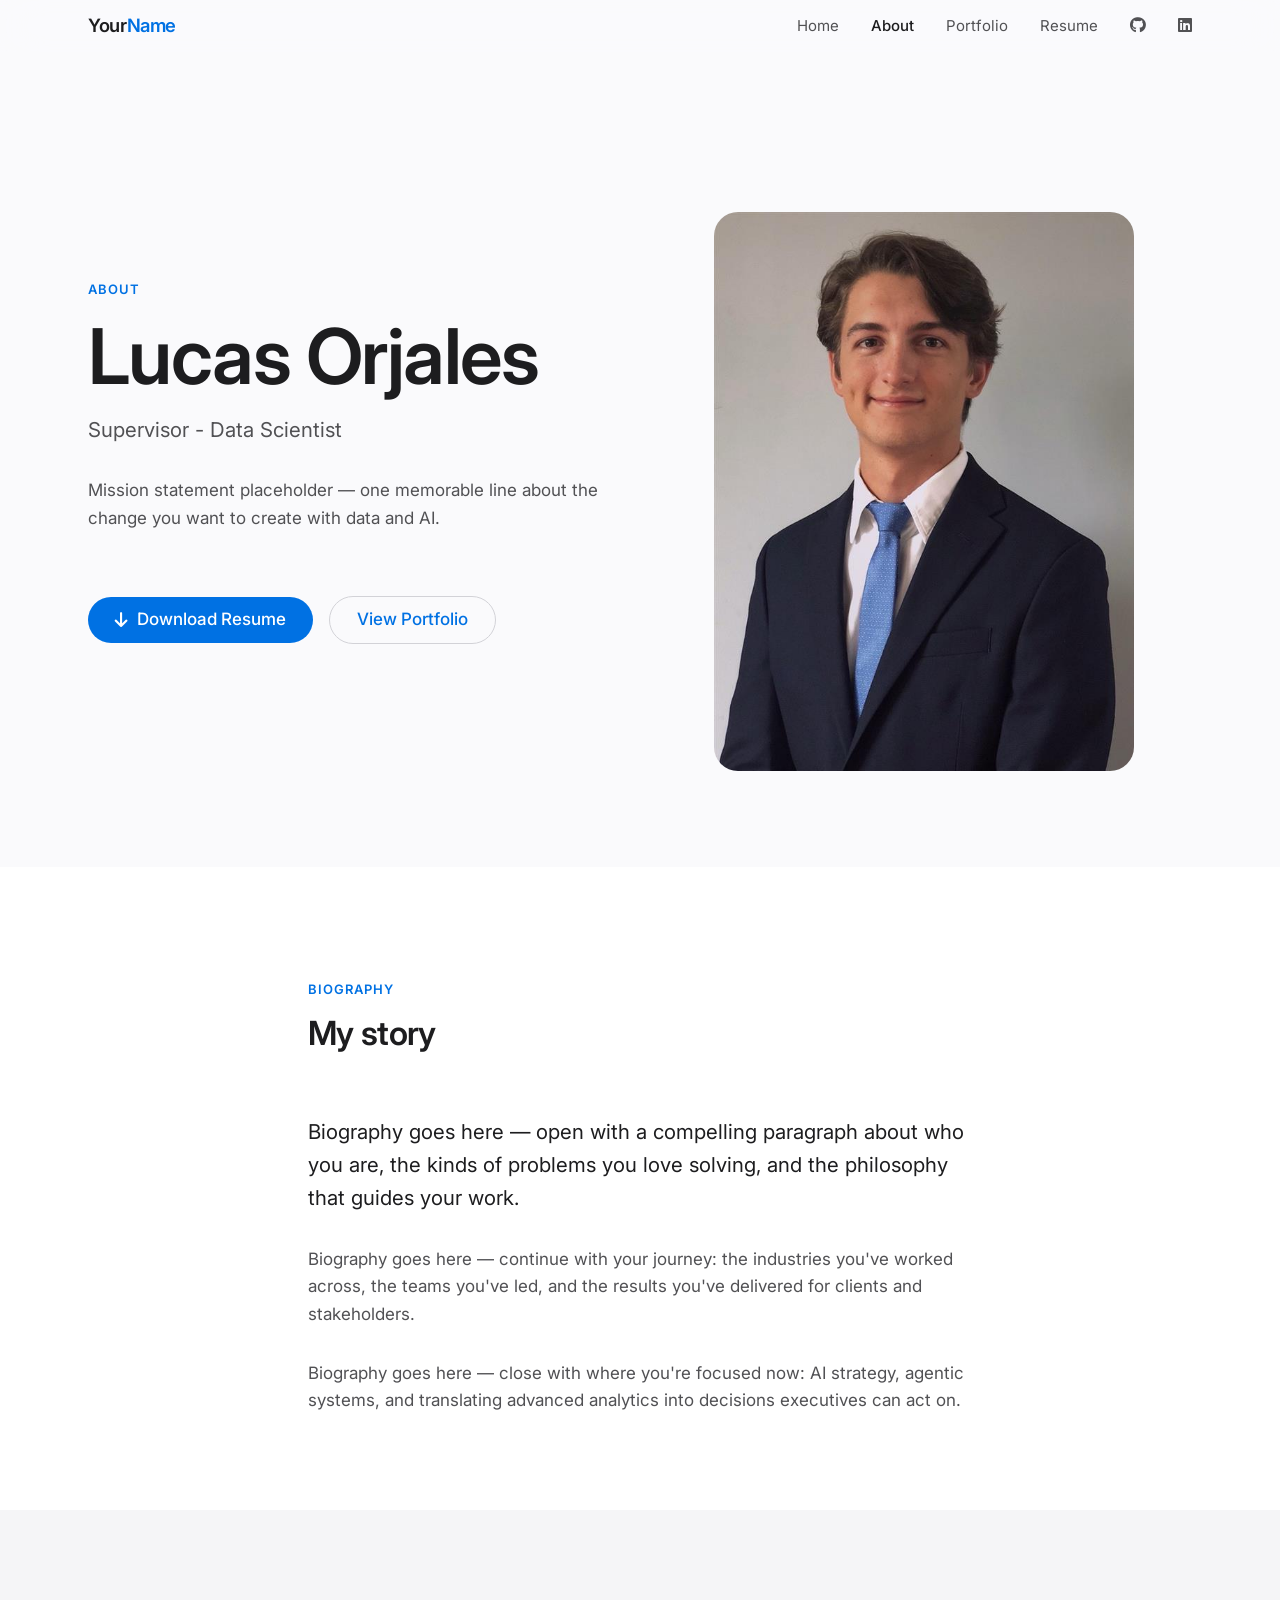
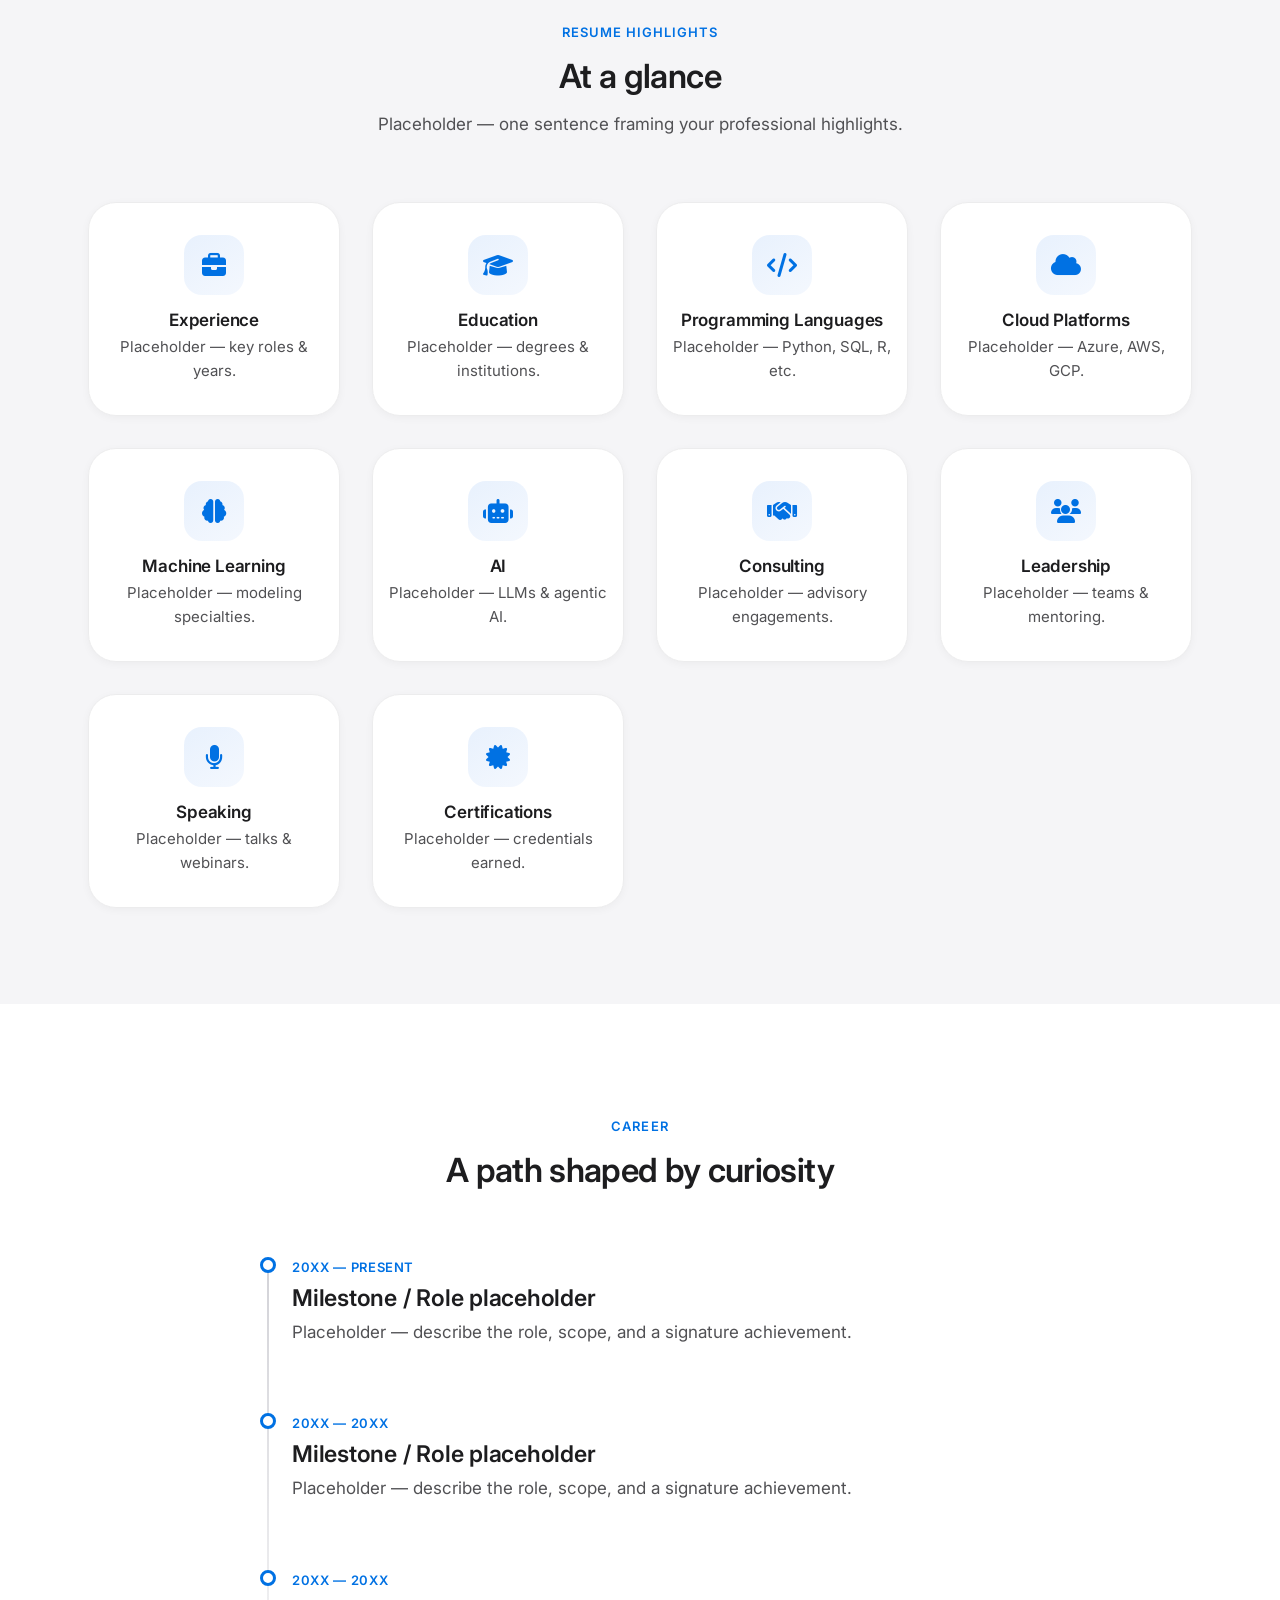
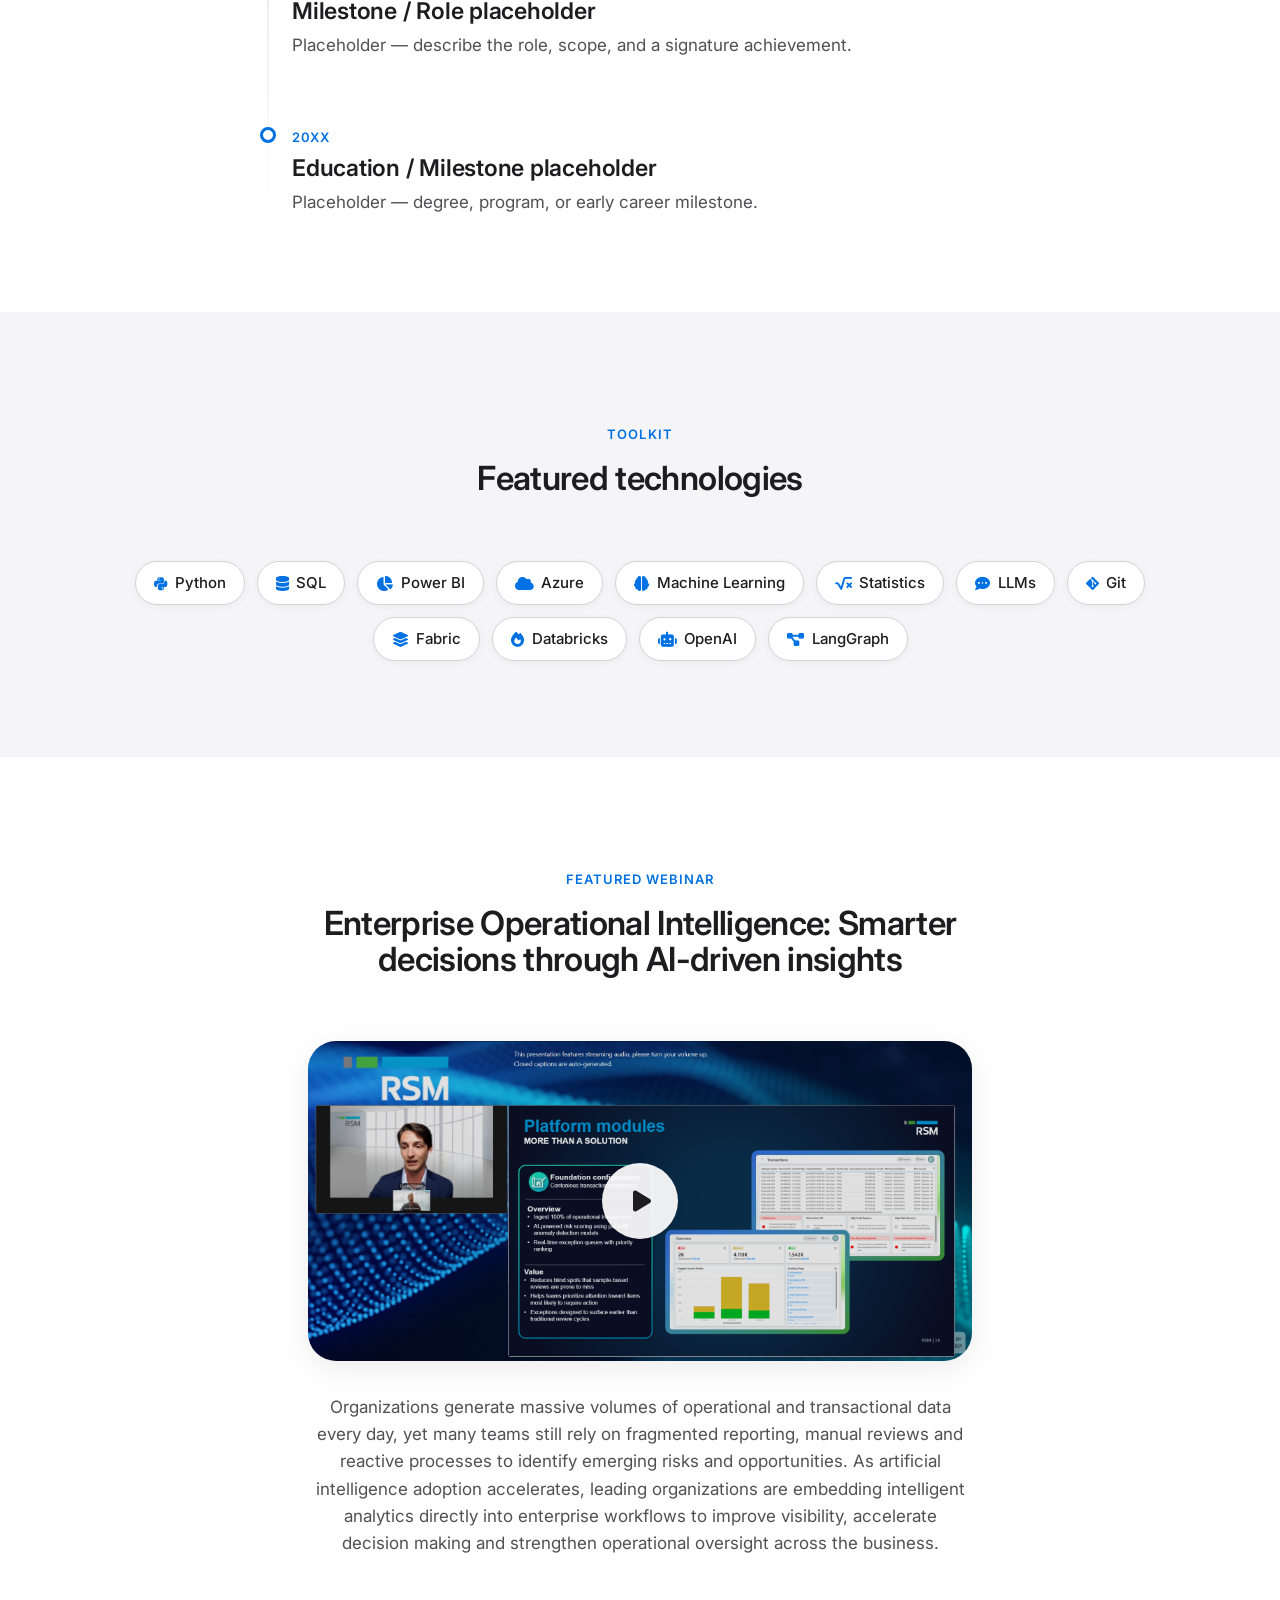
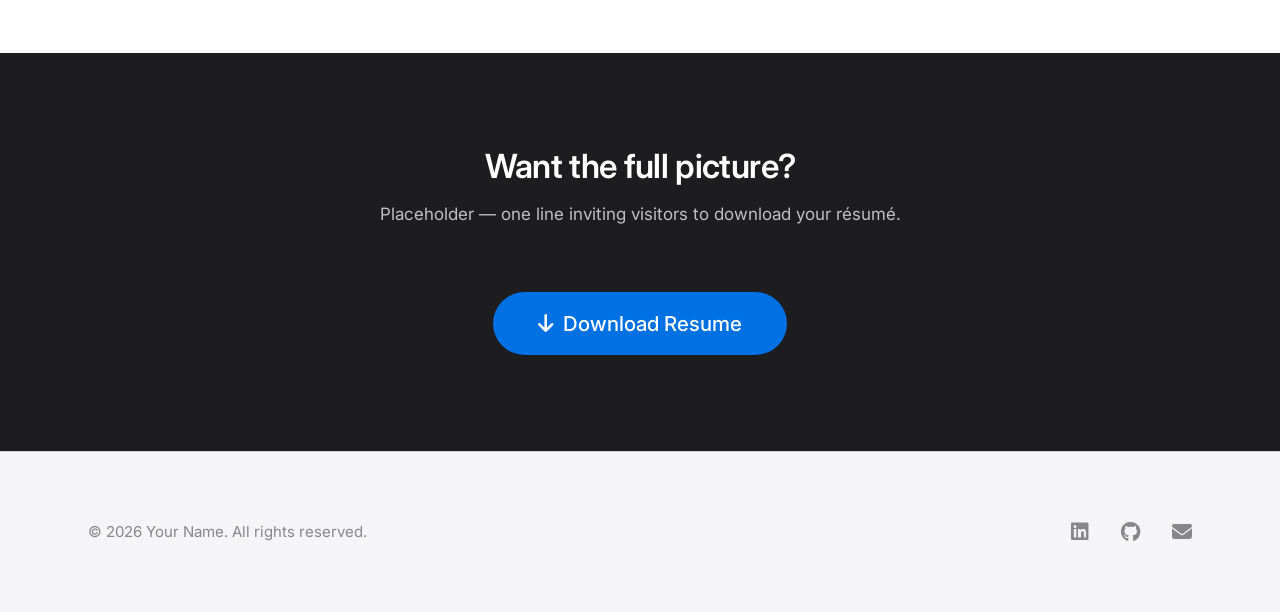
==== about.html @ f29659c0 "Add files via upload Initial files for testing github pages" ====
<!DOCTYPE html>
<html lang="en">
<head>
  <meta charset="UTF-8" />
  <meta name="viewport" content="width=device-width, initial-scale=1.0" />

  <!-- REPLACE: page title & description -->
  <title>About — Lucas Orjales</title>
  <meta name="description" content="Placeholder: executive biography of a senior data scientist and AI consultant." />

  <!-- Favicon (REPLACE with your own icon) -->
  <link rel="icon" type="image/png" href="images/icon_white.png" />

  <link rel="preconnect" href="https://fonts.googleapis.com" />
  <link rel="preconnect" href="https://fonts.gstatic.com" crossorigin />
  <link href="https://fonts.googleapis.com/css2?family=Inter:wght@400;500;600;700&display=swap" rel="stylesheet" />
  <link rel="stylesheet" href="https://cdnjs.cloudflare.com/ajax/libs/font-awesome/6.5.2/css/all.min.css" />
  <link rel="stylesheet" href="css/styles.css" />
</head>
<body>

  <!-- NAVIGATION (keep in sync with other pages) -->
  <nav class="nav" aria-label="Primary">
    <div class="nav__inner">
      <a class="nav__logo" href="index.html">Your<span>Name</span></a>
      <div class="nav__links">
        <a class="nav__link" href="index.html">Home</a>
        <a class="nav__link" href="about.html">About</a>
        <a class="nav__link" href="portfolio.html">Portfolio</a>
        <a class="nav__link" href="documents/Lucas Orjales Resume.pdf" download>Resume</a>
        <a class="nav__link nav__link--icon" href="https://github.com/yourusername" target="_blank" rel="noopener" aria-label="GitHub"><i class="fa-brands fa-github"></i></a>
        <a class="nav__link nav__link--icon" href="https://www.linkedin.com/in/yourusername" target="_blank" rel="noopener" aria-label="LinkedIn"><i class="fa-brands fa-linkedin"></i></a>
      </div>
      <button class="nav__toggle" aria-label="Open menu" aria-expanded="false" aria-controls="mobileMenu">
        <span></span><span></span>
      </button>
    </div>
  </nav>

  <div class="mobile-menu" id="mobileMenu">
    <a href="index.html"><i class="fa-solid fa-house"></i>Home</a>
    <a href="about.html"><i class="fa-solid fa-user"></i>About</a>
    <a href="portfolio.html"><i class="fa-solid fa-layer-group"></i>Portfolio</a>
    <a href="documents/Lucas Orjales Resume.pdf" download><i class="fa-solid fa-file-arrow-down"></i>Resume</a>
    <a href="https://github.com/yourusername" target="_blank" rel="noopener"><i class="fa-brands fa-github"></i>GitHub</a>
    <a href="https://www.linkedin.com/in/yourusername" target="_blank" rel="noopener"><i class="fa-brands fa-linkedin"></i>LinkedIn</a>
  </div>

  <main>

    <!-- =======================================================================
         HERO — executive introduction
         REPLACE: photo, name, title, mission statement
         ======================================================================= -->
    <header class="hero section--offwhite">
      <div class="container">
        <div class="grid grid--2" style="align-items:center; gap: var(--space-x.75); text-align:left;">
          <div data-reveal>
            <p class="eyebrow">About</p>
            <!-- REPLACE: your full name -->
            <h1 class="hero__title" style="margin:0; max-width:600px; text-align:left;">Lucas Orjales</h1>
            <!-- REPLACE: current title -->
            <p class="lead" style="margin-top: var(--space-sm);">Supervisor - Data Scientist</p>
            <!-- REPLACE: one-line mission statement -->
            <p style="margin-top: var(--space-md);">
              Mission statement placeholder — one memorable line about the change
              you want to create with data and AI.
            </p>
            <div class="btn-group" style="margin-top: var(--space-lg);">
              <a class="btn btn--primary" href="documents/Lucas Orjales Resume.pdf" download>
                <i class="fa-solid fa-arrow-down"></i> Download Resume
              </a>
              <a class="btn btn--secondary" href="portfolio.html">View Portfolio</a>
            </div>
          </div>

          <!-- Professional photo placeholder -->
          <div data-reveal data-reveal-delay="1">
            <!-- REPLACE with: <img src="images/portrait-about.jpg" alt="Your Name"> -->
            <div class="hero-home__portrait" data-reveal data-reveal-delay="4">
              <img
                src="images/portrait-hero.jpg"
                alt="Professional portrait of Your Name"
                class="hero-home__portrait-image"
              />
            </div>
          </div>
        </div>
      </div>
    </header>

    <!-- =======================================================================
         BIOGRAPHY
         REPLACE: your full story — write freely in these paragraphs
         ======================================================================= -->
    <section class="section" aria-labelledby="bio-title">
      <div class="container container--narrow">
        <div class="section-header" data-reveal style="text-align:left;">
          <p class="eyebrow">Biography</p>
          <h2 id="bio-title">My story</h2>
        </div>
        <div data-reveal data-reveal-delay="1">
          <!-- REPLACE: Biography goes here (paragraph 1) -->
          <p style="margin-bottom: var(--space-md); font-size: var(--fs-lead); color: var(--color-charcoal);">
            Biography goes here — open with a compelling paragraph about who you
            are, the kinds of problems you love solving, and the philosophy that
            guides your work.
          </p>
          <!-- REPLACE: Biography goes here (paragraph 2) -->
          <p style="margin-bottom: var(--space-md);">
            Biography goes here — continue with your journey: the industries
            you've worked across, the teams you've led, and the results you've
            delivered for clients and stakeholders.
          </p>
          <!-- REPLACE: Biography goes here (paragraph 3) -->
          <p>
            Biography goes here — close with where you're focused now: AI
            strategy, agentic systems, and translating advanced analytics into
            decisions executives can act on.
          </p>
        </div>
      </div>
    </section>

    <!-- =======================================================================
         RESUME HIGHLIGHTS (icon grid)
         REPLACE: the short description under each category
         ======================================================================= -->
    <section class="section section--mist" aria-labelledby="highlights-title">
      <div class="container">
        <div class="section-header" data-reveal>
          <p class="eyebrow">Resume Highlights</p>
          <h2 id="highlights-title">At a glance</h2>
          <p>Placeholder — one sentence framing your professional highlights.</p>
        </div>

        <div class="grid grid--auto">
          <article class="card skill-card" data-reveal>
            <div class="skill-card__icon"><i class="fa-solid fa-briefcase"></i></div>
            <h3>Experience</h3>
            <p>Placeholder — key roles &amp; years.</p>
          </article>
          <article class="card skill-card" data-reveal data-reveal-delay="1">
            <div class="skill-card__icon"><i class="fa-solid fa-graduation-cap"></i></div>
            <h3>Education</h3>
            <p>Placeholder — degrees &amp; institutions.</p>
          </article>
          <article class="card skill-card" data-reveal data-reveal-delay="2">
            <div class="skill-card__icon"><i class="fa-solid fa-code"></i></div>
            <h3>Programming Languages</h3>
            <p>Placeholder — Python, SQL, R, etc.</p>
          </article>
          <article class="card skill-card" data-reveal data-reveal-delay="3">
            <div class="skill-card__icon"><i class="fa-solid fa-cloud"></i></div>
            <h3>Cloud Platforms</h3>
            <p>Placeholder — Azure, AWS, GCP.</p>
          </article>
          <article class="card skill-card" data-reveal>
            <div class="skill-card__icon"><i class="fa-solid fa-brain"></i></div>
            <h3>Machine Learning</h3>
            <p>Placeholder — modeling specialties.</p>
          </article>
          <article class="card skill-card" data-reveal data-reveal-delay="1">
            <div class="skill-card__icon"><i class="fa-solid fa-robot"></i></div>
            <h3>AI</h3>
            <p>Placeholder — LLMs &amp; agentic AI.</p>
          </article>
          <article class="card skill-card" data-reveal data-reveal-delay="2">
            <div class="skill-card__icon"><i class="fa-solid fa-handshake"></i></div>
            <h3>Consulting</h3>
            <p>Placeholder — advisory engagements.</p>
          </article>
          <article class="card skill-card" data-reveal data-reveal-delay="3">
            <div class="skill-card__icon"><i class="fa-solid fa-users"></i></div>
            <h3>Leadership</h3>
            <p>Placeholder — teams &amp; mentoring.</p>
          </article>
          <article class="card skill-card" data-reveal>
            <div class="skill-card__icon"><i class="fa-solid fa-microphone"></i></div>
            <h3>Speaking</h3>
            <p>Placeholder — talks &amp; webinars.</p>
          </article>
          <article class="card skill-card" data-reveal data-reveal-delay="1">
            <div class="skill-card__icon"><i class="fa-solid fa-certificate"></i></div>
            <h3>Certifications</h3>
            <p>Placeholder — credentials earned.</p>
          </article>
        </div>
      </div>
    </section>

    <!-- =======================================================================
         CAREER TIMELINE (vertical)
         REPLACE: each date, role, and description
         ======================================================================= -->
    <section class="section" aria-labelledby="timeline-title">
      <div class="container">
        <div class="section-header" data-reveal>
          <p class="eyebrow">Career</p>
          <h2 id="timeline-title">A path shaped by curiosity</h2>
        </div>

        <div class="timeline">
          <div class="timeline__item" data-reveal>
            <span class="timeline__date">20XX — Present</span>
            <h3>Milestone / Role placeholder</h3>
            <p>Placeholder — describe the role, scope, and a signature achievement.</p>
          </div>
          <div class="timeline__item" data-reveal>
            <span class="timeline__date">20XX — 20XX</span>
            <h3>Milestone / Role placeholder</h3>
            <p>Placeholder — describe the role, scope, and a signature achievement.</p>
          </div>
          <div class="timeline__item" data-reveal>
            <span class="timeline__date">20XX — 20XX</span>
            <h3>Milestone / Role placeholder</h3>
            <p>Placeholder — describe the role, scope, and a signature achievement.</p>
          </div>
          <div class="timeline__item" data-reveal>
            <span class="timeline__date">20XX</span>
            <h3>Education / Milestone placeholder</h3>
            <p>Placeholder — degree, program, or early career milestone.</p>
          </div>
        </div>
      </div>
    </section>

    <!-- =======================================================================
         FEATURED TECHNOLOGIES (visual badges)
         Purely visual — edit labels/icons as needed
         ======================================================================= -->
    <section class="section section--mist" aria-labelledby="tech-title">
      <div class="container">
        <div class="section-header" data-reveal>
          <p class="eyebrow">Toolkit</p>
          <h2 id="tech-title">Featured technologies</h2>
        </div>
        <div class="badge-grid" data-reveal data-reveal-delay="1">
          <span class="badge"><i class="fa-brands fa-python"></i> Python</span>
          <span class="badge"><i class="fa-solid fa-database"></i> SQL</span>
          <span class="badge"><i class="fa-solid fa-chart-pie"></i> Power BI</span>
          <span class="badge"><i class="fa-solid fa-cloud"></i> Azure</span>
          <span class="badge"><i class="fa-solid fa-brain"></i> Machine Learning</span>
          <span class="badge"><i class="fa-solid fa-square-root-variable"></i> Statistics</span>
          <span class="badge"><i class="fa-solid fa-comment-dots"></i> LLMs</span>
          <span class="badge"><i class="fa-brands fa-git-alt"></i> Git</span>
          <span class="badge"><i class="fa-solid fa-layer-group"></i> Fabric</span>
          <span class="badge"><i class="fa-solid fa-fire"></i> Databricks</span>
          <span class="badge"><i class="fa-solid fa-robot"></i> OpenAI</span>
          <span class="badge"><i class="fa-solid fa-diagram-project"></i> LangGraph</span>
        </div>
      </div>
    </section>

    <!-- =======================================================================
         FEATURED WEBINAR (large embedded video placeholder)
         REPLACE: video embed + description below
         ======================================================================= -->
    <section class="section" id="webinar" aria-labelledby="webinar-title">
      <div class="container container--narrow">
        <div class="section-header" data-reveal>
          <p class="eyebrow">Featured Webinar</p>
          <h2 id="webinar-title">Enterprise Operational Intelligence: Smarter decisions through AI-driven insights</h2>
        </div>

        <div class="video-block" data-reveal data-reveal-delay="1">
            <img 
              src="images/webinar_thumbnail.png" 
              alt="Enterprise Operational Intelligence Webinar"
              class="video-block__thumbnail"
            />

            <a 
              class="video-block__play"
              href="https://rsmcanada.com/events/2026-events/enterprise-operational-intelligence-smarter-decisions-through-ai.html"
              target="_blank"
              rel="noopener noreferrer"
              aria-label="Watch webinar"
            >
              <span><i class="fa-solid fa-play"></i></span>
            </a>
          </div>

        <p data-reveal data-reveal-delay="2" style="margin-top: var(--space-md); text-align:center;">
          Organizations generate massive volumes of operational and transactional data every day, 
          yet many teams still rely on fragmented reporting, manual reviews and reactive processes 
          to identify emerging risks and opportunities. As artificial intelligence adoption accelerates, 
          leading organizations are embedding intelligent analytics directly into enterprise workflows to 
          improve visibility, accelerate decision making and strengthen operational oversight across the business.
        </p>
      </div>
    </section>

    <!-- =======================================================================
         RESUME DOWNLOAD CTA
         ======================================================================= -->
    <section class="section section--dark text-center" aria-labelledby="resume-title">
      <div class="container container--narrow">
        <h2 id="resume-title" data-reveal>Want the full picture?</h2>
        <p data-reveal data-reveal-delay="1" style="margin-top: var(--space-sm);">
          Placeholder — one line inviting visitors to download your résumé.
        </p>
        <div data-reveal data-reveal-delay="2" style="margin-top: var(--space-lg);">
          <!-- REPLACE: resume PDF path -->
          <a class="btn btn--primary btn--large" href="documents/Lucas Orjales Resume.pdf" download>
            <i class="fa-solid fa-arrow-down"></i> Download Resume
          </a>
        </div>
      </div>
    </section>

  </main>

  <!-- FOOTER (keep in sync) -->
  <footer class="footer">
    <div class="container footer__inner">
      <p class="footer__copy">© <span id="year">2026</span> Your Name. All rights reserved.</p>
      <div class="footer__socials">
        <a href="https://www.linkedin.com/in/yourusername" target="_blank" rel="noopener" aria-label="LinkedIn"><i class="fa-brands fa-linkedin"></i></a>
        <a href="https://github.com/yourusername" target="_blank" rel="noopener" aria-label="GitHub"><i class="fa-brands fa-github"></i></a>
        <a href="mailto:you@example.com" aria-label="Email"><i class="fa-solid fa-envelope"></i></a>
      </div>
    </div>
  </footer>

  <script src="js/main.js"></script>
  <script>document.getElementById("year").textContent = new Date().getFullYear();</script>
</body>
</html>
---- css/styles.css ----
/* ==========================================================================
   PORTFOLIO — APPLE-INSPIRED DESIGN SYSTEM
   Senior Data Scientist & AI Consultant
   --------------------------------------------------------------------------
   Pure HTML5 / CSS3 / Vanilla JS. No frameworks, no build tools.
   This single stylesheet powers every page. Edit design tokens in
   :root below to re-theme the entire site.
   ========================================================================== */

/* --------------------------------------------------------------------------
   1. DESIGN TOKENS
   -------------------------------------------------------------------------- */
:root {
  /* --- Color palette (neutral, premium) --- */
  --color-white:        #ffffff;
  --color-offwhite:     #fafafc;   /* soft page background */
  --color-mist:         #f5f5f7;   /* Apple-style light gray section */
  --color-gray-100:     #ececed;
  --color-gray-200:     #d2d2d7;   /* hairline borders */
  --color-gray-400:     #86868b;   /* secondary text */
  --color-gray-600:     #515154;
  --color-charcoal:     #1d1d1f;   /* primary text / near-black */
  --color-ink:          #111113;

  /* Accent — used sparingly */
  --color-accent:       #0071e3;   /* Apple blue */
  --color-accent-hover: #0077ed;
  --color-accent-soft:  #e8f1fd;

  /* --- Typography --- */
  --font-sans: "Inter", -apple-system, BlinkMacSystemFont, "Segoe UI",
               Roboto, Helvetica, Arial, sans-serif;

  /* Fluid type scale (clamp = min, preferred, max) */
  --fs-hero:     clamp(2.75rem, 6vw, 5rem);
  --fs-display:  clamp(2.25rem, 4.5vw, 3.75rem);
  --fs-h1:       clamp(2rem, 3.5vw, 3rem);
  --fs-h2:       clamp(1.6rem, 2.6vw, 2.25rem);
  --fs-h3:       clamp(1.25rem, 1.8vw, 1.5rem);
  --fs-lead:     clamp(1.125rem, 1.6vw, 1.4rem);
  --fs-body:     1.0625rem;
  --fs-small:    0.9375rem;
  --fs-caption:  0.8125rem;

  /* --- Spacing scale --- */
  --space-xs:  0.5rem;
  --space-sm:  1rem;
  --space-md:  2rem;
  --space-lg:  4rem;
  --space-xl:  6rem;
  --space-2xl: 9rem;

  /* --- Layout --- */
  --max-width:      1200px;
  --max-width-text: 760px;
  --nav-height:     52px;

  /* --- Radii --- */
  --radius-sm:  10px;
  --radius-md:  18px;
  --radius-lg:  28px;
  --radius-pill: 980px;

  /* --- Shadows (soft, layered) --- */
  --shadow-sm: 0 2px 8px rgba(0, 0, 0, 0.04);
  --shadow-md: 0 8px 30px rgba(0, 0, 0, 0.08);
  --shadow-lg: 0 20px 60px rgba(0, 0, 0, 0.12);

  /* --- Motion --- */
  --ease: cubic-bezier(0.4, 0, 0.2, 1);
  --ease-out: cubic-bezier(0.16, 1, 0.3, 1);
  --dur-fast: 0.25s;
  --dur:      0.4s;
  --dur-slow: 0.8s;
}

/* --------------------------------------------------------------------------
   2. RESET & BASE
   -------------------------------------------------------------------------- */
*,
*::before,
*::after { box-sizing: border-box; }

* { margin: 0; padding: 0; }

html {
  scroll-behavior: smooth;
  scroll-padding-top: calc(var(--nav-height) + 20px); /* offset for sticky nav */
  -webkit-text-size-adjust: 100%;
}

body {
  font-family: var(--font-sans);
  font-size: var(--fs-body);
  line-height: 1.6;
  color: var(--color-charcoal);
  background-color: var(--color-white);
  -webkit-font-smoothing: antialiased;
  -moz-osx-font-smoothing: grayscale;
  overflow-x: hidden;
}

img,
video { display: block; max-width: 100%; height: auto; }

a { color: inherit; text-decoration: none; }

ul { list-style: none; }

button { font-family: inherit; cursor: pointer; border: none; background: none; }

/* Respect users who prefer reduced motion */
@media (prefers-reduced-motion: reduce) {
  html { scroll-behavior: auto; }
  *,
  *::before,
  *::after {
    animation-duration: 0.001ms !important;
    transition-duration: 0.001ms !important;
    animation-iteration-count: 1 !important;
  }
}

/* --------------------------------------------------------------------------
   3. TYPOGRAPHY
   -------------------------------------------------------------------------- */
h1, h2, h3, h4 {
  font-weight: 600;
  line-height: 1.08;
  letter-spacing: -0.02em;
  color: var(--color-charcoal);
}

h1 { font-size: var(--fs-h1); }
h2 { font-size: var(--fs-h2); }
h3 { font-size: var(--fs-h3); letter-spacing: -0.01em; }

p { color: var(--color-gray-600); }

.eyebrow {
  display: inline-block;
  font-size: var(--fs-caption);
  font-weight: 600;
  letter-spacing: 0.08em;
  text-transform: uppercase;
  color: var(--color-accent);
  margin-bottom: var(--space-sm);
}

.lead {
  font-size: var(--fs-lead);
  line-height: 1.5;
  color: var(--color-gray-600);
  font-weight: 400;
}

.text-center { text-align: center; }

/* Gradient text accent (used sparingly on select headlines) */
.gradient-text {
  background: linear-gradient(120deg, var(--color-charcoal) 30%, var(--color-accent) 130%);
  -webkit-background-clip: text;
  background-clip: text;
  -webkit-text-fill-color: transparent;
  color: transparent;
}

/* --------------------------------------------------------------------------
   4. LAYOUT HELPERS
   -------------------------------------------------------------------------- */
.container {
  width: 100%;
  max-width: var(--max-width);
  margin-inline: auto;
  padding-inline: clamp(1.25rem, 5vw, 3rem);
}

.container--narrow { max-width: var(--max-width-text); }

.section {
  padding-block: var(--space-xl);
}

.section--tight { padding-block: var(--space-lg); }
.section--tall  { padding-block: var(--space-2xl); }

.section--mist    { background-color: var(--color-mist); }
.section--offwhite{ background-color: var(--color-offwhite); }
.section--dark {
  background-color: var(--color-charcoal);
  color: var(--color-white);
}
.section--dark h1,
.section--dark h2,
.section--dark h3 { color: var(--color-white); }
.section--dark p  { color: rgba(255, 255, 255, 0.72); }

.section-header {
  max-width: var(--max-width-text);
  margin-inline: auto;
  margin-bottom: var(--space-lg);
  text-align: center;
}
.section-header p { margin-top: var(--space-sm); }

/* --------------------------------------------------------------------------
   5. BUTTONS
   -------------------------------------------------------------------------- */
.btn {
  display: inline-flex;
  align-items: center;
  justify-content: center;
  gap: 0.5em;
  font-size: var(--fs-body);
  font-weight: 500;
  line-height: 1;
  padding: 0.85em 1.6em;
  border-radius: var(--radius-pill);
  transition: transform var(--dur-fast) var(--ease),
              background-color var(--dur-fast) var(--ease),
              color var(--dur-fast) var(--ease),
              box-shadow var(--dur-fast) var(--ease);
  white-space: nowrap;
}
.btn:active { transform: scale(0.97); }

.btn--primary {
  background-color: var(--color-accent);
  color: var(--color-white);
}
.btn--primary:hover {
  background-color: var(--color-accent-hover);
  transform: translateY(-2px);
  box-shadow: var(--shadow-md);
}

.btn--secondary {
  background-color: transparent;
  color: var(--color-accent);
  border: 1px solid var(--color-gray-200);
}
.btn--secondary:hover {
  background-color: var(--color-mist);
  transform: translateY(-2px);
}

.btn--dark {
  background-color: var(--color-charcoal);
  color: var(--color-white);
}
.btn--dark:hover {
  background-color: #000;
  transform: translateY(-2px);
  box-shadow: var(--shadow-md);
}

.btn--ghost {
  background-color: transparent;
  color: var(--color-white);
  border: 1px solid rgba(255, 255, 255, 0.35);
}
.btn--ghost:hover {
  background-color: rgba(255, 255, 255, 0.12);
  transform: translateY(-2px);
}

.btn--large { padding: 1.05em 2.2em; font-size: var(--fs-lead); }

/* Text link with subtle arrow (Apple "chevron" style) */
.link-arrow {
  display: inline-flex;
  align-items: center;
  gap: 0.35em;
  color: var(--color-accent);
  font-weight: 500;
  transition: gap var(--dur-fast) var(--ease);
}
.link-arrow i { font-size: 0.8em; transition: transform var(--dur-fast) var(--ease); }
.link-arrow:hover { gap: 0.6em; }
.link-arrow:hover i { transform: translateX(2px); }

.btn-group {
  display: flex;
  flex-wrap: wrap;
  gap: var(--space-sm);
  align-items: center;
}
.btn-group--center { justify-content: center; }

/* --------------------------------------------------------------------------
   6. NAVIGATION (sticky, glassmorphism)
   -------------------------------------------------------------------------- */
.nav {
  position: fixed;
  top: 0;
  left: 0;
  right: 0;
  z-index: 1000;
  height: var(--nav-height);
  background-color: rgba(250, 250, 252, 0.72);
  backdrop-filter: saturate(180%) blur(20px);
  -webkit-backdrop-filter: saturate(180%) blur(20px);
  border-bottom: 1px solid transparent;
  transition: border-color var(--dur) var(--ease),
              background-color var(--dur) var(--ease);
}
/* Hairline appears once the user scrolls (toggled in main.js) */
.nav.is-scrolled { border-bottom-color: var(--color-gray-200); }

.nav__inner {
  max-width: var(--max-width);
  height: 100%;
  margin-inline: auto;
  padding-inline: clamp(1.25rem, 5vw, 3rem);
  display: flex;
  align-items: center;
  justify-content: space-between;
}
.nav__logo img {
  max-height: 50px;
  width: auto;
}
.nav__logo {
  font-size: 1.15rem;
  font-weight: 600;
  letter-spacing: -0.02em;
  color: var(--color-charcoal);
}
.nav__logo span { color: var(--color-accent); }

.nav__links {
  display: flex;
  align-items: center;
  gap: clamp(1rem, 2.5vw, 2rem);
}

.nav__link {
  font-size: var(--fs-small);
  color: var(--color-gray-600);
  font-weight: 400;
  position: relative;
  transition: color var(--dur-fast) var(--ease);
}
.nav__link:hover { color: var(--color-charcoal); }
.nav__link.is-active { color: var(--color-charcoal); font-weight: 500; }

.nav__link--icon { font-size: 1rem; }

.nav__cta {
  font-size: var(--fs-small);
  color: var(--color-accent);
  font-weight: 500;
}
.nav__cta:hover { color: var(--color-accent-hover); }

/* Hamburger toggle (hidden on desktop) */
.nav__toggle {
  display: none;
  width: 30px;
  height: 30px;
  position: relative;
}
.nav__toggle span {
  position: absolute;
  left: 4px;
  right: 4px;
  height: 1.5px;
  background-color: var(--color-charcoal);
  transition: transform var(--dur) var(--ease), opacity var(--dur) var(--ease);
}
.nav__toggle span:nth-child(1) { top: 10px; }
.nav__toggle span:nth-child(2) { bottom: 10px; }
.nav__toggle.is-open span:nth-child(1) { transform: translateY(4px) rotate(45deg); }
.nav__toggle.is-open span:nth-child(2) { transform: translateY(-4px) rotate(-45deg); }

/* --------------------------------------------------------------------------
   7. MOBILE MENU
   -------------------------------------------------------------------------- */
.mobile-menu {
  position: fixed;
  inset: var(--nav-height) 0 0 0;
  z-index: 999;
  background-color: rgba(250, 250, 252, 0.98);
  backdrop-filter: blur(20px);
  -webkit-backdrop-filter: blur(20px);
  padding: var(--space-lg) clamp(1.5rem, 6vw, 3rem);
  display: flex;
  flex-direction: column;
  gap: var(--space-xs);
  transform: translateX(100%);
  transition: transform var(--dur) var(--ease-out);
  overflow-y: auto;
}
.mobile-menu.is-open { transform: translateX(0); }

.mobile-menu a {
  font-size: 1.6rem;
  font-weight: 500;
  color: var(--color-charcoal);
  padding-block: var(--space-sm);
  border-bottom: 1px solid var(--color-gray-100);
  display: flex;
  align-items: center;
  gap: 0.6em;
}
.mobile-menu a i { color: var(--color-gray-400); font-size: 1.1rem; }

/* Lock scroll when mobile menu open (class added to <body> via JS) */
body.no-scroll { overflow: hidden; }

/* --------------------------------------------------------------------------
   8. HERO SECTIONS
   -------------------------------------------------------------------------- */
.hero {
  padding-top: calc(var(--nav-height) + var(--space-xl));
  padding-bottom: var(--space-xl);
  text-align: center;
}

.hero__title {
  font-size: var(--fs-hero);
  font-weight: 600;
  max-width: 20ch;
  margin-inline: auto;
}
.hero__subtitle {
  font-size: var(--fs-lead);
  color: var(--color-gray-600);
  max-width: 46ch;
  margin: var(--space-md) auto var(--space-lg);
}

.hero-home__portrait {
  max-width: 420px;
  margin: var(--space-lg) auto 0;
  border-radius: 24px;
  overflow: hidden;
}

.hero-home__portrait img {
  width: 100%;
  height: auto;
  display: block;
  object-fit: cover;
}

/* --------------------------------------------------------------------------
   9. IMAGE / MEDIA PLACEHOLDERS
   Visible dashed frames so you can see exactly where to drop assets.
   Replace the enclosing <img>/<video> or set a background image, then you
   can delete the .placeholder styling.
   -------------------------------------------------------------------------- */
.placeholder {
  display: flex;
  flex-direction: column;
  align-items: center;
  justify-content: center;
  gap: 0.5rem;
  text-align: center;
  background: repeating-linear-gradient(
      45deg,
      var(--color-mist),
      var(--color-mist) 12px,
      #efeff1 12px,
      #efeff1 24px);
  border: 1.5px dashed var(--color-gray-200);
  border-radius: var(--radius-md);
  color: var(--color-gray-400);
  font-size: var(--fs-small);
  font-weight: 500;
  padding: var(--space-md);
  overflow: hidden;
}
.placeholder i { font-size: 1.75rem; opacity: 0.6; }
.placeholder span { max-width: 32ch; }

/* Common aspect ratios for placeholders */
.placeholder--portrait  { aspect-ratio: 3 / 4; border-radius: var(--radius-lg); }
.placeholder--square    { aspect-ratio: 1 / 1; }
.placeholder--wide      { aspect-ratio: 16 / 9; }
.placeholder--ultrawide { aspect-ratio: 21 / 9; }
.placeholder--banner    { aspect-ratio: 16 / 6; }

.placeholder--dark {
  background: repeating-linear-gradient(
      45deg,
      #2a2a2c, #2a2a2c 12px, #323234 12px, #323234 24px);
  border-color: rgba(255, 255, 255, 0.2);
  color: rgba(255, 255, 255, 0.6);
}

/* --------------------------------------------------------------------------
   10. CARDS
   -------------------------------------------------------------------------- */
.card {
  background-color: var(--color-white);
  border-radius: var(--radius-lg);
  padding: var(--space-md);
  box-shadow: var(--shadow-sm);
  border: 1px solid var(--color-gray-100);
  transition: transform var(--dur) var(--ease-out),
              box-shadow var(--dur) var(--ease-out);
}
.card:hover {
  transform: translateY(-6px);
  box-shadow: var(--shadow-lg);
}

/* Generic responsive grids */
.grid { display: grid; gap: var(--space-md); }
.grid--2 { grid-template-columns: repeat(2, 1fr); }
.grid--3 { grid-template-columns: repeat(3, 1fr); }
.grid--4 { grid-template-columns: repeat(4, 1fr); }
.hero-grid { grid-template-columns: 1.3fr 0.7fr;}
.grid--auto {
  grid-template-columns: repeat(auto-fit, minmax(220px, 1fr));
}

/* --- Skill icon cards --- */
.skill-card {
  text-align: center;
  padding: var(--space-md) var(--space-sm);
}
.skill-card__icon {
  width: 60px;
  height: 60px;
  margin: 0 auto var(--space-sm);
  display: grid;
  place-items: center;
  border-radius: var(--radius-md);
  background: linear-gradient(145deg, var(--color-accent-soft), #f4f8fe);
  color: var(--color-accent);
  font-size: 1.5rem;
}
.skill-card h3 { font-size: var(--fs-body); margin-bottom: 0.35rem; }
.skill-card p { font-size: var(--fs-small); }

/* --------------------------------------------------------------------------
   11. FEATURED PROJECT CARDS (large horizontal)
   -------------------------------------------------------------------------- */
.feature-card {
  display: grid;
  grid-template-columns: 1.1fr 1fr;
  align-items: center;
  gap: var(--space-lg);
  background-color: var(--color-white);
  border-radius: var(--radius-lg);
  overflow: hidden;
  box-shadow: var(--shadow-sm);
  border: 1px solid var(--color-gray-100);
  transition: transform var(--dur) var(--ease-out),
              box-shadow var(--dur) var(--ease-out);
}
.feature-card:hover {
  transform: translateY(-6px);
  box-shadow: var(--shadow-lg);
}
.feature-card__media { min-height: 100%; }
.feature-card__media .placeholder { height: 100%; border: none; border-radius: 0; }
.feature-card__body { padding: var(--space-lg) var(--space-lg) var(--space-lg) 0; }
/* Alternate image side on even cards for rhythm */
.feature-card:nth-child(even) .feature-card__media { order: 2; }
.feature-card:nth-child(even) .feature-card__body {
  padding: var(--space-lg) 0 var(--space-lg) var(--space-lg);
}
.feature-card h3 { font-size: var(--fs-h2); margin-bottom: var(--space-sm); }
.feature-card p { margin-bottom: var(--space-md); }

/* --------------------------------------------------------------------------
   12. TECH TAGS / CHIPS / BADGES
   -------------------------------------------------------------------------- */
.tag-list {
  display: flex;
  flex-wrap: wrap;
  gap: 0.5rem;
  margin-bottom: var(--space-md);
}
.tag {
  font-size: var(--fs-caption);
  font-weight: 500;
  color: var(--color-gray-600);
  background-color: var(--color-mist);
  border: 1px solid var(--color-gray-200);
  border-radius: var(--radius-pill);
  padding: 0.35em 0.9em;
}

/* Larger visual badges (About page "Featured Technologies") */
.badge-grid {
  display: flex;
  flex-wrap: wrap;
  gap: 0.75rem;
  justify-content: center;
}
.badge {
  display: inline-flex;
  align-items: center;
  gap: 0.5em;
  font-size: var(--fs-small);
  font-weight: 500;
  color: var(--color-charcoal);
  background-color: var(--color-white);
  border: 1px solid var(--color-gray-200);
  border-radius: var(--radius-pill);
  padding: 0.6em 1.2em;
  box-shadow: var(--shadow-sm);
  transition: transform var(--dur-fast) var(--ease),
              box-shadow var(--dur-fast) var(--ease);
}
.badge:hover { transform: translateY(-3px); box-shadow: var(--shadow-md); }
.badge i { color: var(--color-accent); }

/* --------------------------------------------------------------------------
   13. "WHY WORK WITH ME" — stat / highlight items
   -------------------------------------------------------------------------- */
.stat {
  text-align: center;
  padding: var(--space-md) var(--space-sm);
}
.stat__number {
  font-size: var(--fs-display);
  font-weight: 600;
  letter-spacing: -0.03em;
  color: var(--color-charcoal);
  line-height: 1;
}
.stat__label {
  display: block;
  margin-top: var(--space-xs);
  font-size: var(--fs-small);
  color: var(--color-gray-400);
}

/* --------------------------------------------------------------------------
   14. TIMELINE (career / why-work-with-me)
   -------------------------------------------------------------------------- */
.timeline {
  position: relative;
  max-width: 760px;
  margin-inline: auto;
  padding-left: 2rem;
}
.timeline::before {
  content: "";
  position: absolute;
  left: 7px;
  top: 6px;
  bottom: 6px;
  width: 2px;
  background: linear-gradient(var(--color-gray-200), transparent);
}
.timeline__item {
  position: relative;
  padding-bottom: var(--space-lg);
}
.timeline__item:last-child { padding-bottom: 0; }
.timeline__item::before {
  content: "";
  position: absolute;
  left: -2rem;
  top: 4px;
  width: 16px;
  height: 16px;
  border-radius: 50%;
  background-color: var(--color-white);
  border: 3px solid var(--color-accent);
}
.timeline__date {
  font-size: var(--fs-caption);
  font-weight: 600;
  letter-spacing: 0.05em;
  text-transform: uppercase;
  color: var(--color-accent);
}
.timeline__item h3 { margin: 0.35rem 0 0.5rem; font-size: var(--fs-h3); }

/* --------------------------------------------------------------------------
   15. VIDEO / WEBINAR BLOCK
   -------------------------------------------------------------------------- */
.video-block {
  position: relative;
  border-radius: var(--radius-lg);
  overflow: hidden;
  box-shadow: var(--shadow-md);
}
.video-block .placeholder { border: none; border-radius: 0; }
.video-block__play {
  position: absolute;
  inset: 0;
  display: grid;
  place-items: center;
  background: rgba(0, 0, 0, 0.12);
  transition: background var(--dur) var(--ease);
}
.video-block__play:hover { background: rgba(0, 0, 0, 0.22); }
.video-block__play span {
  width: 76px;
  height: 76px;
  border-radius: 50%;
  background: rgba(255, 255, 255, 0.92);
  color: var(--color-charcoal);
  display: grid;
  place-items: center;
  font-size: 1.5rem;
  padding-left: 4px; /* optical centering of play triangle */
  box-shadow: var(--shadow-md);
  transition: transform var(--dur) var(--ease);
}
.video-block__play:hover span { transform: scale(1.08); }

/* --------------------------------------------------------------------------
   16. PORTFOLIO PAGE — premium showcase cards
   -------------------------------------------------------------------------- */
.showcase {
  display: grid;
  gap: var(--space-xl);
}
.showcase-card {
  display: grid;
  grid-template-columns: 1fr 1fr;
  gap: var(--space-lg);
  align-items: center;
  background-color: var(--color-white);
  border-radius: var(--radius-lg);
  padding: var(--space-lg);
  box-shadow: var(--shadow-sm);
  border: 1px solid var(--color-gray-100);
  transition: transform var(--dur) var(--ease-out),
              box-shadow var(--dur) var(--ease-out);
}
.showcase-card:hover { transform: translateY(-8px); box-shadow: var(--shadow-lg); }
.showcase-card:nth-child(even) .showcase-card__media { order: 2; }
.showcase-card__media .placeholder { height: 100%; }
.showcase-card h3 { font-size: var(--fs-h1); margin-bottom: var(--space-sm); }
.showcase-card__problem {
  font-size: var(--fs-body);
  color: var(--color-charcoal);
  font-weight: 500;
  margin-bottom: var(--space-sm);
}
.showcase-card__skills {
  font-size: var(--fs-small);
  color: var(--color-gray-400);
  margin-bottom: var(--space-sm);
}
.showcase-card p { margin-bottom: var(--space-md); }

/* --------------------------------------------------------------------------
   17. PROJECT CASE STUDY (keynote-style)
   -------------------------------------------------------------------------- */
.project-hero {
  padding-top: calc(var(--nav-height) + var(--space-xl));
  padding-bottom: var(--space-lg);
  text-align: center;
}
.project-hero__title { font-size: var(--fs-hero); max-width: 18ch; margin-inline: auto; }
.project-hero__objective {
  font-size: var(--fs-lead);
  color: var(--color-gray-600);
  max-width: 50ch;
  margin: var(--space-md) auto var(--space-md);
}

/* Keynote sections: generous vertical rhythm, one idea per screen */
.keynote {
  min-height: 88vh;
  display: flex;
  flex-direction: column;
  justify-content: center;
  padding-block: var(--space-xl);
}
.keynote--auto { min-height: auto; }

.keynote__statement {
  font-size: var(--fs-display);
  font-weight: 600;
  letter-spacing: -0.02em;
  max-width: 20ch;
  line-height: 1.1;
}

/* KPI cards (executive summary) */
.kpi-card {
  text-align: center;
  padding: var(--space-lg) var(--space-md);
  background: linear-gradient(160deg, var(--color-white), var(--color-mist));
}
.kpi-card__value {
  font-size: var(--fs-display);
  font-weight: 600;
  color: var(--color-accent);
  line-height: 1;
}
.kpi-card__label { margin-top: var(--space-sm); font-size: var(--fs-small); }

/* Chart + insight pairing */
.chart-block { margin-bottom: var(--space-lg); }
.chart-block__title { font-size: var(--fs-h3); margin-bottom: var(--space-sm); }
.insight-card {
  margin-top: var(--space-sm);
  padding: var(--space-md);
  background-color: var(--color-accent-soft);
  border-left: 3px solid var(--color-accent);
  border-radius: var(--radius-sm);
}
.insight-card strong { color: var(--color-charcoal); }
.insight-card p { color: var(--color-gray-600); margin: 0; }

/* Statistical analysis cards */
.stat-analysis-card h4 {
  font-size: var(--fs-caption);
  text-transform: uppercase;
  letter-spacing: 0.06em;
  color: var(--color-accent);
  margin-bottom: 0.5rem;
}

/* Data dictionary table */
.data-table {
  width: 100%;
  border-collapse: collapse;
  font-size: var(--fs-small);
  background: var(--color-white);
  border-radius: var(--radius-md);
  overflow: hidden;
  box-shadow: var(--shadow-sm);
}
.data-table th,
.data-table td {
  text-align: left;
  padding: 0.85rem 1rem;
  border-bottom: 1px solid var(--color-gray-100);
}
.data-table th {
  background-color: var(--color-mist);
  font-weight: 600;
  color: var(--color-charcoal);
}
.data-table tr:last-child td { border-bottom: none; }

/* Next / Prev project navigation */
.project-nav {
  display: grid;
  grid-template-columns: 1fr 1fr;
  gap: var(--space-md);
}
.project-nav__card {
  padding: var(--space-lg);
  border-radius: var(--radius-lg);
  background-color: var(--color-white);
  border: 1px solid var(--color-gray-100);
  box-shadow: var(--shadow-sm);
  transition: transform var(--dur) var(--ease-out),
              box-shadow var(--dur) var(--ease-out);
}
.project-nav__card:hover { transform: translateY(-6px); box-shadow: var(--shadow-md); }
.project-nav__card--next { text-align: right; }
.project-nav__label {
  font-size: var(--fs-caption);
  text-transform: uppercase;
  letter-spacing: 0.06em;
  color: var(--color-gray-400);
}
.project-nav__card h3 { margin-top: 0.35rem; }

/* --------------------------------------------------------------------------
   18. FOOTER
   -------------------------------------------------------------------------- */
.footer {
  background-color: var(--color-mist);
  border-top: 1px solid var(--color-gray-200);
  padding-block: var(--space-lg);
  font-size: var(--fs-small);
}
.footer__inner {
  display: flex;
  flex-wrap: wrap;
  gap: var(--space-md);
  align-items: center;
  justify-content: space-between;
}
.footer__socials { display: flex; gap: var(--space-md); }
.footer__socials a {
  font-size: 1.25rem;
  color: var(--color-gray-400);
  transition: color var(--dur-fast) var(--ease), transform var(--dur-fast) var(--ease);
}
.footer__socials a:hover { color: var(--color-charcoal); transform: translateY(-2px); }
.footer__copy { color: var(--color-gray-400); }

/* --------------------------------------------------------------------------
   19. SCROLL REVEAL ANIMATIONS
   Elements with [data-reveal] start hidden; main.js adds .is-visible
   via IntersectionObserver.
   -------------------------------------------------------------------------- */
[data-reveal] {
  opacity: 0;
  transform: translateY(30px);
  transition: opacity var(--dur-slow) var(--ease-out),
              transform var(--dur-slow) var(--ease-out);
  will-change: opacity, transform;
}
[data-reveal].is-visible {
  opacity: 1;
  transform: none;
}
/* Stagger helper: add data-reveal-delay="1..6" */
[data-reveal-delay="1"] { transition-delay: 0.08s; }
[data-reveal-delay="2"] { transition-delay: 0.16s; }
[data-reveal-delay="3"] { transition-delay: 0.24s; }
[data-reveal-delay="4"] { transition-delay: 0.32s; }
[data-reveal-delay="5"] { transition-delay: 0.40s; }
[data-reveal-delay="6"] { transition-delay: 0.48s; }

/* --------------------------------------------------------------------------
   20. RESPONSIVE BREAKPOINTS
   -------------------------------------------------------------------------- */

/* Tablet ----------------------------------------------------------------- */
@media (max-width: 900px) {
  :root { --nav-height: 52px; }

  .grid--4 { grid-template-columns: repeat(2, 1fr); }
  .grid--3 { grid-template-columns: repeat(2, 1fr); }

  /* Stack horizontal cards */
  .feature-card,
  .showcase-card {
    grid-template-columns: 1fr;
    gap: var(--space-md);
  }
  .feature-card__body,
  .feature-card:nth-child(even) .feature-card__body { padding: 0 var(--space-md) var(--space-md); }
  .feature-card:nth-child(even) .feature-card__media,
  .showcase-card:nth-child(even) .showcase-card__media { order: 0; }
  .feature-card__media .placeholder { aspect-ratio: 16 / 9; }
}

/* Mobile ----------------------------------------------------------------- */
@media (max-width: 640px) {
  .nav__links { display: none; }       /* hide desktop links */
  .nav__toggle { display: block; }      /* show hamburger */

  .grid--2,
  .grid--3,
  .grid--4 { grid-template-columns: 1fr; }

  .section { padding-block: var(--space-lg); }
  .keynote { min-height: auto; padding-block: var(--space-lg); }

  .project-nav { grid-template-columns: 1fr; }
  .project-nav__card--next { text-align: left; }

  .btn-group { justify-content: center; }
  .footer__inner { flex-direction: column; text-align: center; }
}

/* Ensure the mobile menu is never shown on desktop */
@media (min-width: 641px) {
  .mobile-menu { display: none; }
}
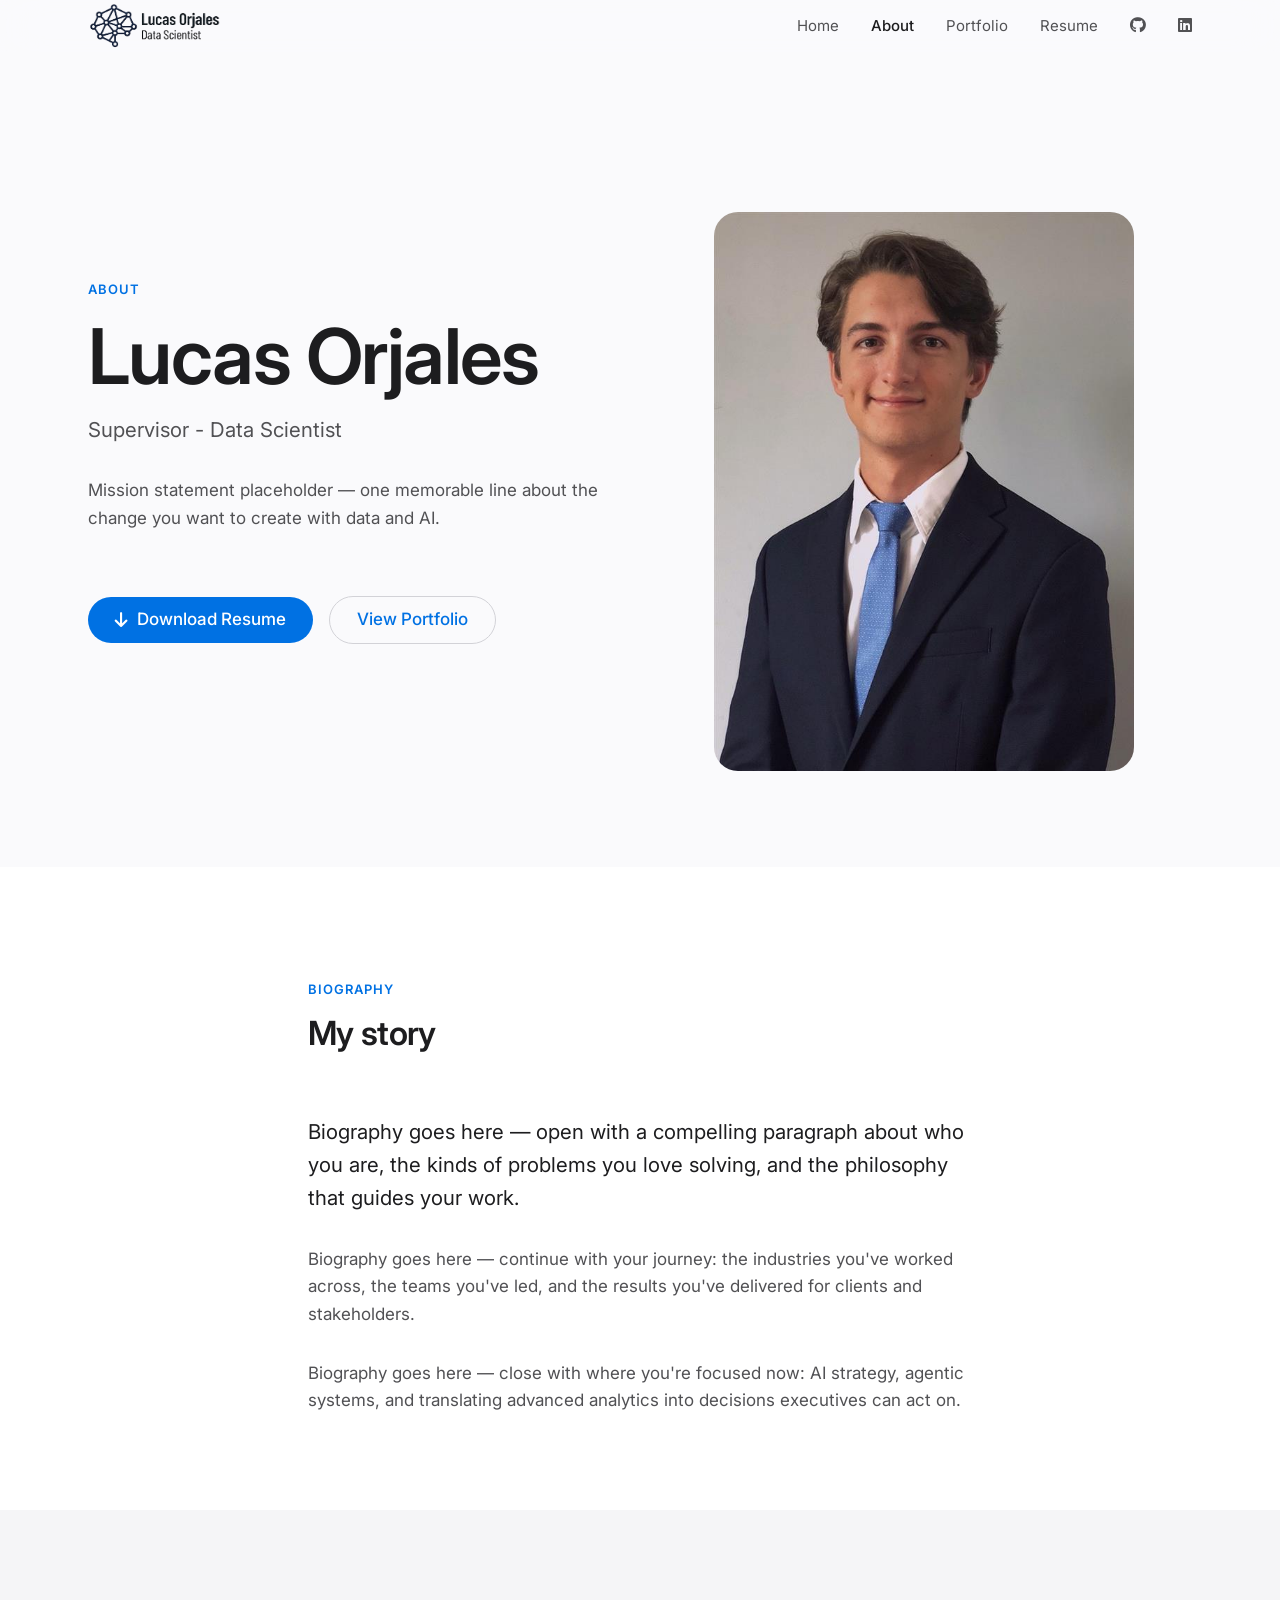
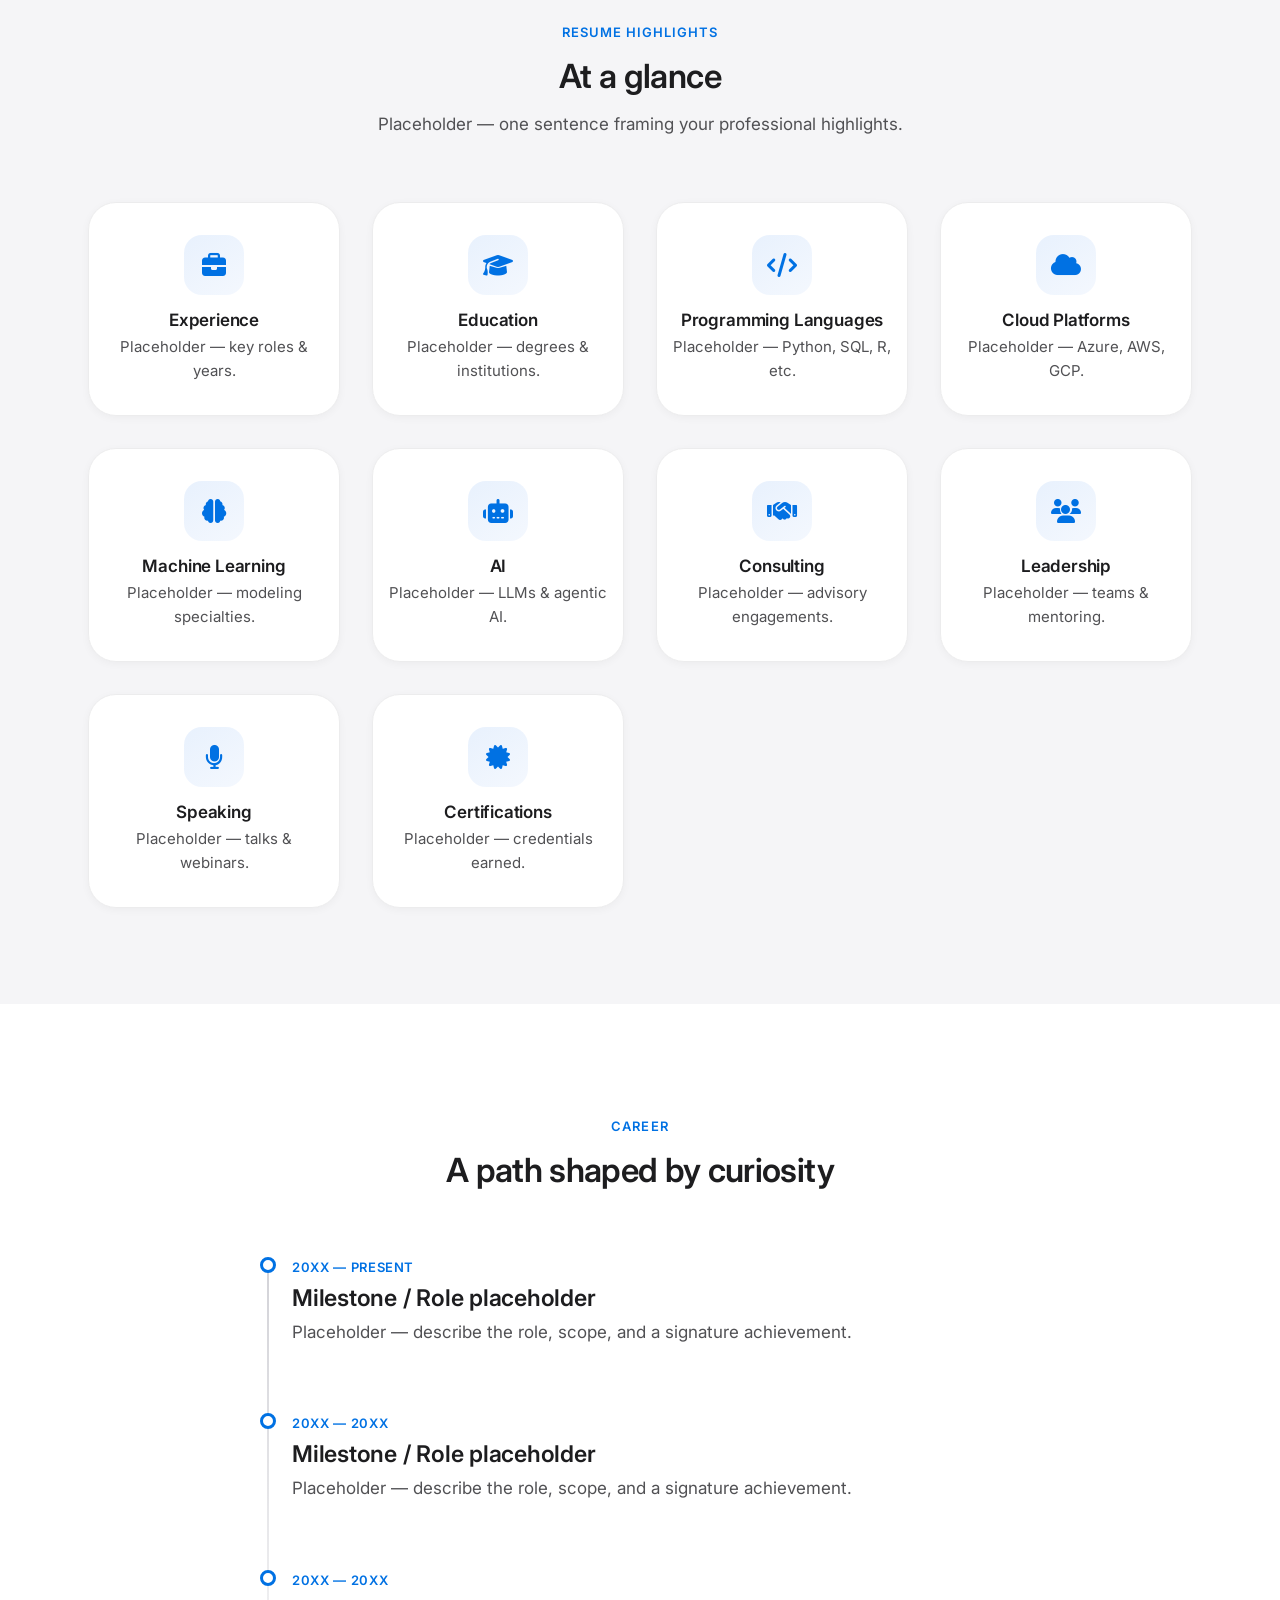
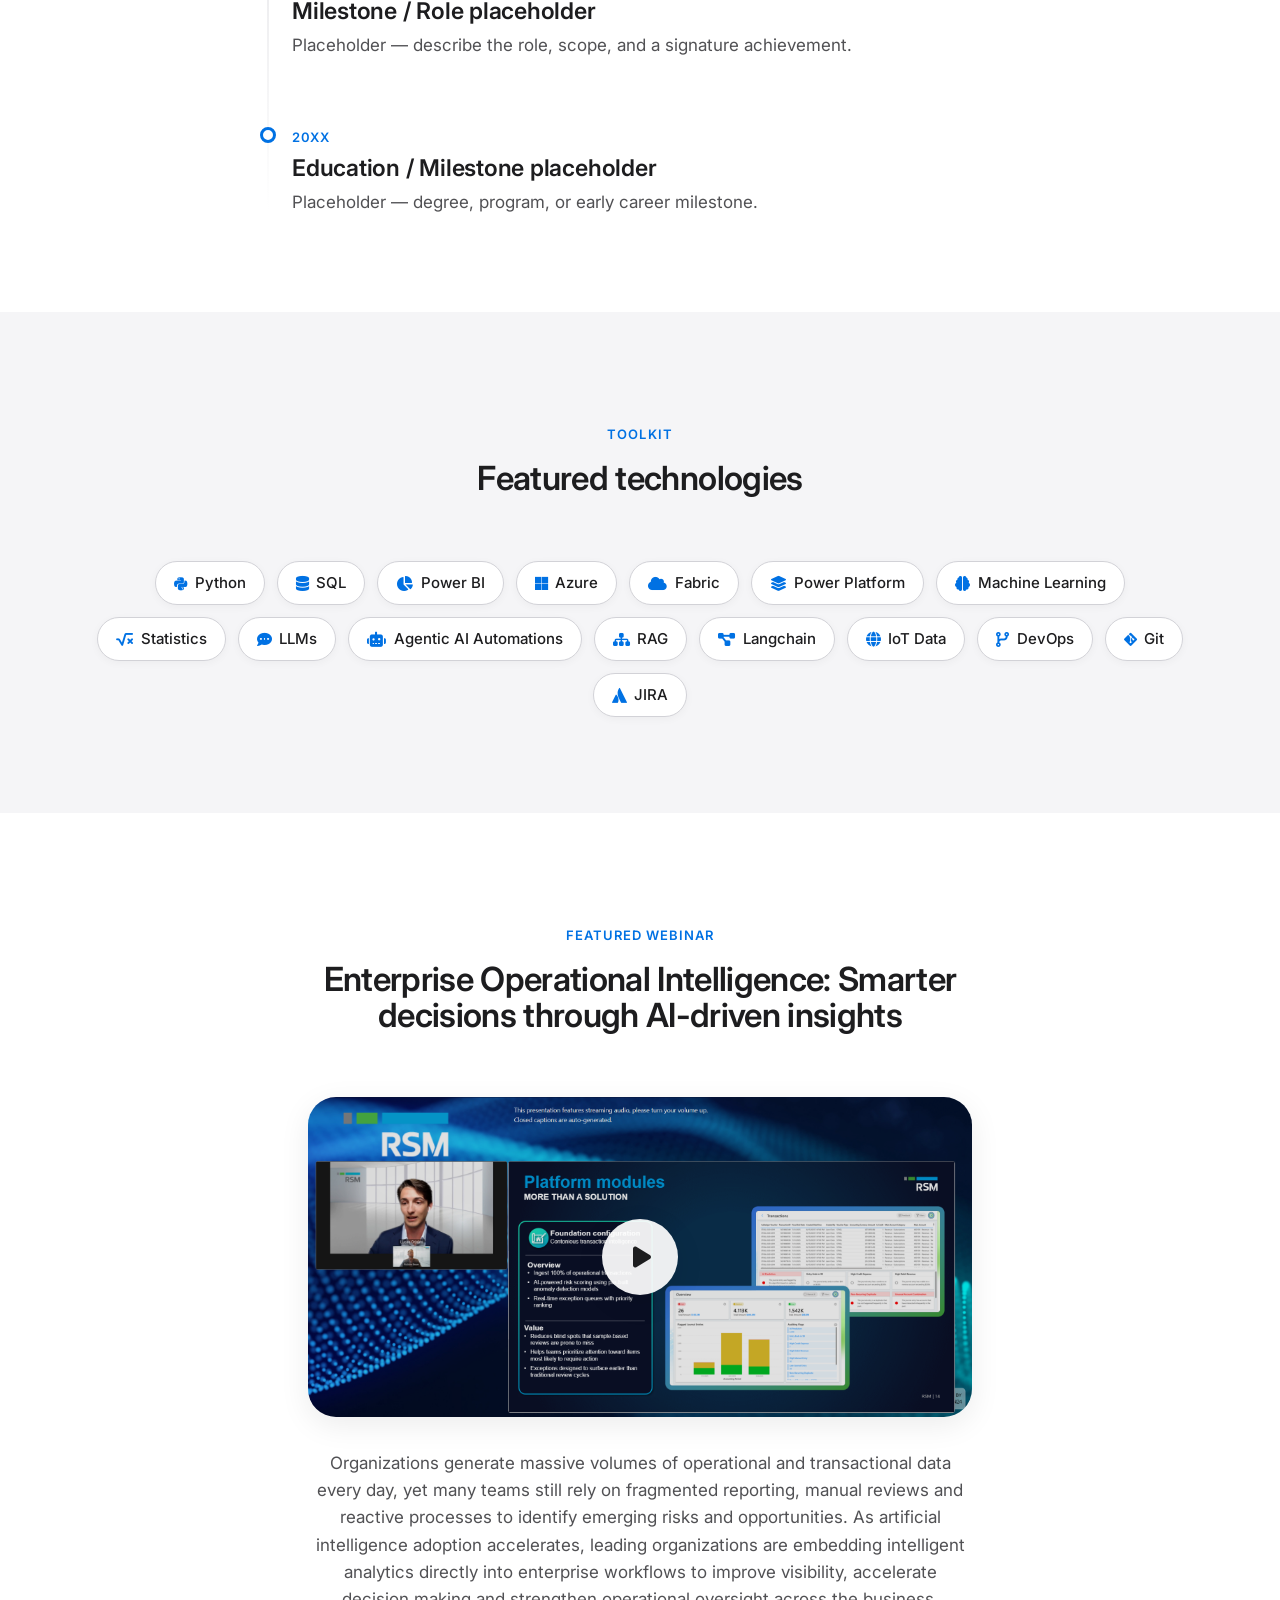
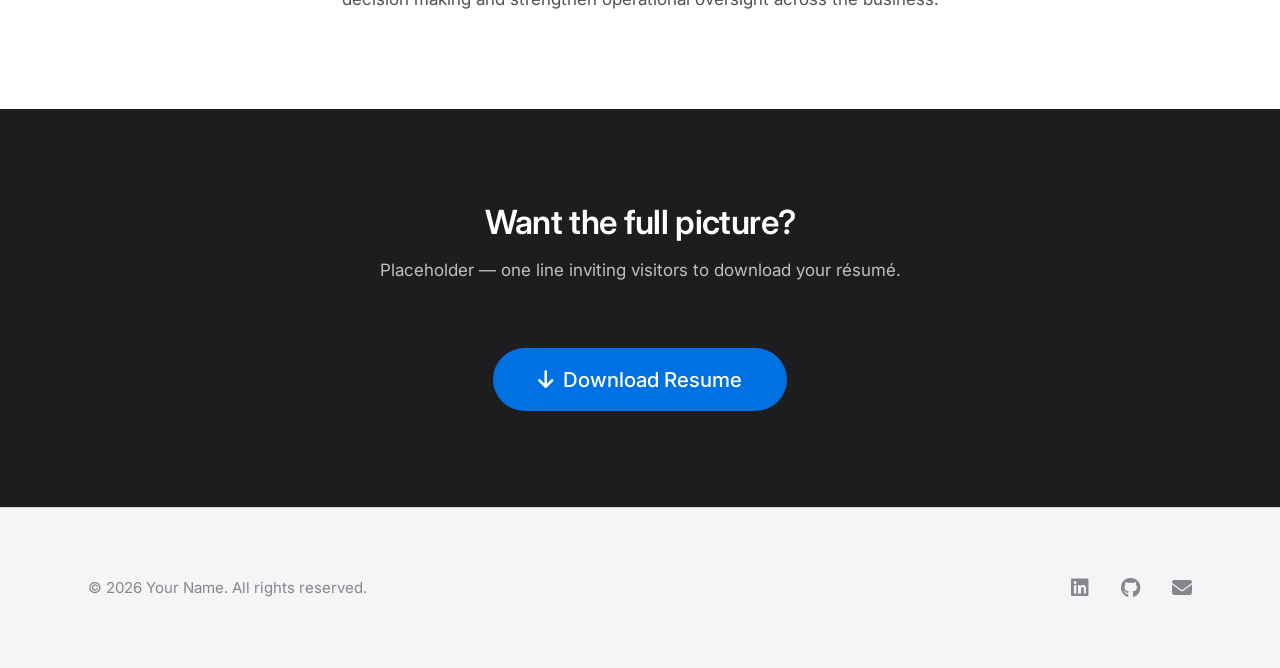
==== commit 9cd0572a: "Add files via upload Updates to home page and about page. New Icons and Descriptions." ====
--- a/about.html
+++ b/about.html
@@ -5,7 +5,7 @@
   <meta name="viewport" content="width=device-width, initial-scale=1.0" />
 
   <!-- REPLACE: page title & description -->
-  <title>About — Lucas Orjales</title>
+  <title>About - Lucas Orjales</title>
   <meta name="description" content="Placeholder: executive biography of a senior data scientist and AI consultant." />
 
   <!-- Favicon (REPLACE with your own icon) -->
@@ -22,14 +22,16 @@
   <!-- NAVIGATION (keep in sync with other pages) -->
   <nav class="nav" aria-label="Primary">
     <div class="nav__inner">
-      <a class="nav__logo" href="index.html">Your<span>Name</span></a>
+      <a class="nav__logo" href="index.html">
+        <img src="images/logo_black.png" alt="Lucas Orjales Logo">
+      </a>
       <div class="nav__links">
         <a class="nav__link" href="index.html">Home</a>
         <a class="nav__link" href="about.html">About</a>
         <a class="nav__link" href="portfolio.html">Portfolio</a>
         <a class="nav__link" href="documents/Lucas Orjales Resume.pdf" download>Resume</a>
         <a class="nav__link nav__link--icon" href="https://github.com/yourusername" target="_blank" rel="noopener" aria-label="GitHub"><i class="fa-brands fa-github"></i></a>
-        <a class="nav__link nav__link--icon" href="https://www.linkedin.com/in/yourusername" target="_blank" rel="noopener" aria-label="LinkedIn"><i class="fa-brands fa-linkedin"></i></a>
+        <a class="nav__link nav__link--icon" href="https://www.linkedin.com/in/lucas-penovi-orjales-335543158/" target="_blank" rel="noopener" aria-label="LinkedIn"><i class="fa-brands fa-linkedin"></i></a>
       </div>
       <button class="nav__toggle" aria-label="Open menu" aria-expanded="false" aria-controls="mobileMenu">
         <span></span><span></span>
@@ -239,15 +241,20 @@
           <span class="badge"><i class="fa-brands fa-python"></i> Python</span>
           <span class="badge"><i class="fa-solid fa-database"></i> SQL</span>
           <span class="badge"><i class="fa-solid fa-chart-pie"></i> Power BI</span>
-          <span class="badge"><i class="fa-solid fa-cloud"></i> Azure</span>
+          <span class="badge"><i class="fa-brands fa-microsoft"></i> Azure</span>
+                    <span class="badge"><i class="fa-solid fa-cloud"></i> Fabric</span>
+          <span class="badge"><i class="fa-solid fa-layer-group"></i> Power Platform</span>
           <span class="badge"><i class="fa-solid fa-brain"></i> Machine Learning</span>
           <span class="badge"><i class="fa-solid fa-square-root-variable"></i> Statistics</span>
           <span class="badge"><i class="fa-solid fa-comment-dots"></i> LLMs</span>
+          <span class="badge"><i class="fa-solid fa-robot"></i> Agentic AI Automations</span>
+          <span class="badge"><i class="fa-solid fa-sitemap"></i> RAG</span>
+          <span class="badge"><i class="fa-solid fa-diagram-project"></i> Langchain</span>
+          <span class="badge"><i class="fa-solid fa-globe"></i> IoT Data</span>
+          <span class="badge"><i class="fa-solid fa-code-branch"></i> DevOps</span>
           <span class="badge"><i class="fa-brands fa-git-alt"></i> Git</span>
-          <span class="badge"><i class="fa-solid fa-layer-group"></i> Fabric</span>
-          <span class="badge"><i class="fa-solid fa-fire"></i> Databricks</span>
-          <span class="badge"><i class="fa-solid fa-robot"></i> OpenAI</span>
-          <span class="badge"><i class="fa-solid fa-diagram-project"></i> LangGraph</span>
+          <span class="badge"><i class="fa-brands fa-atlassian"></i></i> JIRA</span>
+          
         </div>
       </div>
     </section>
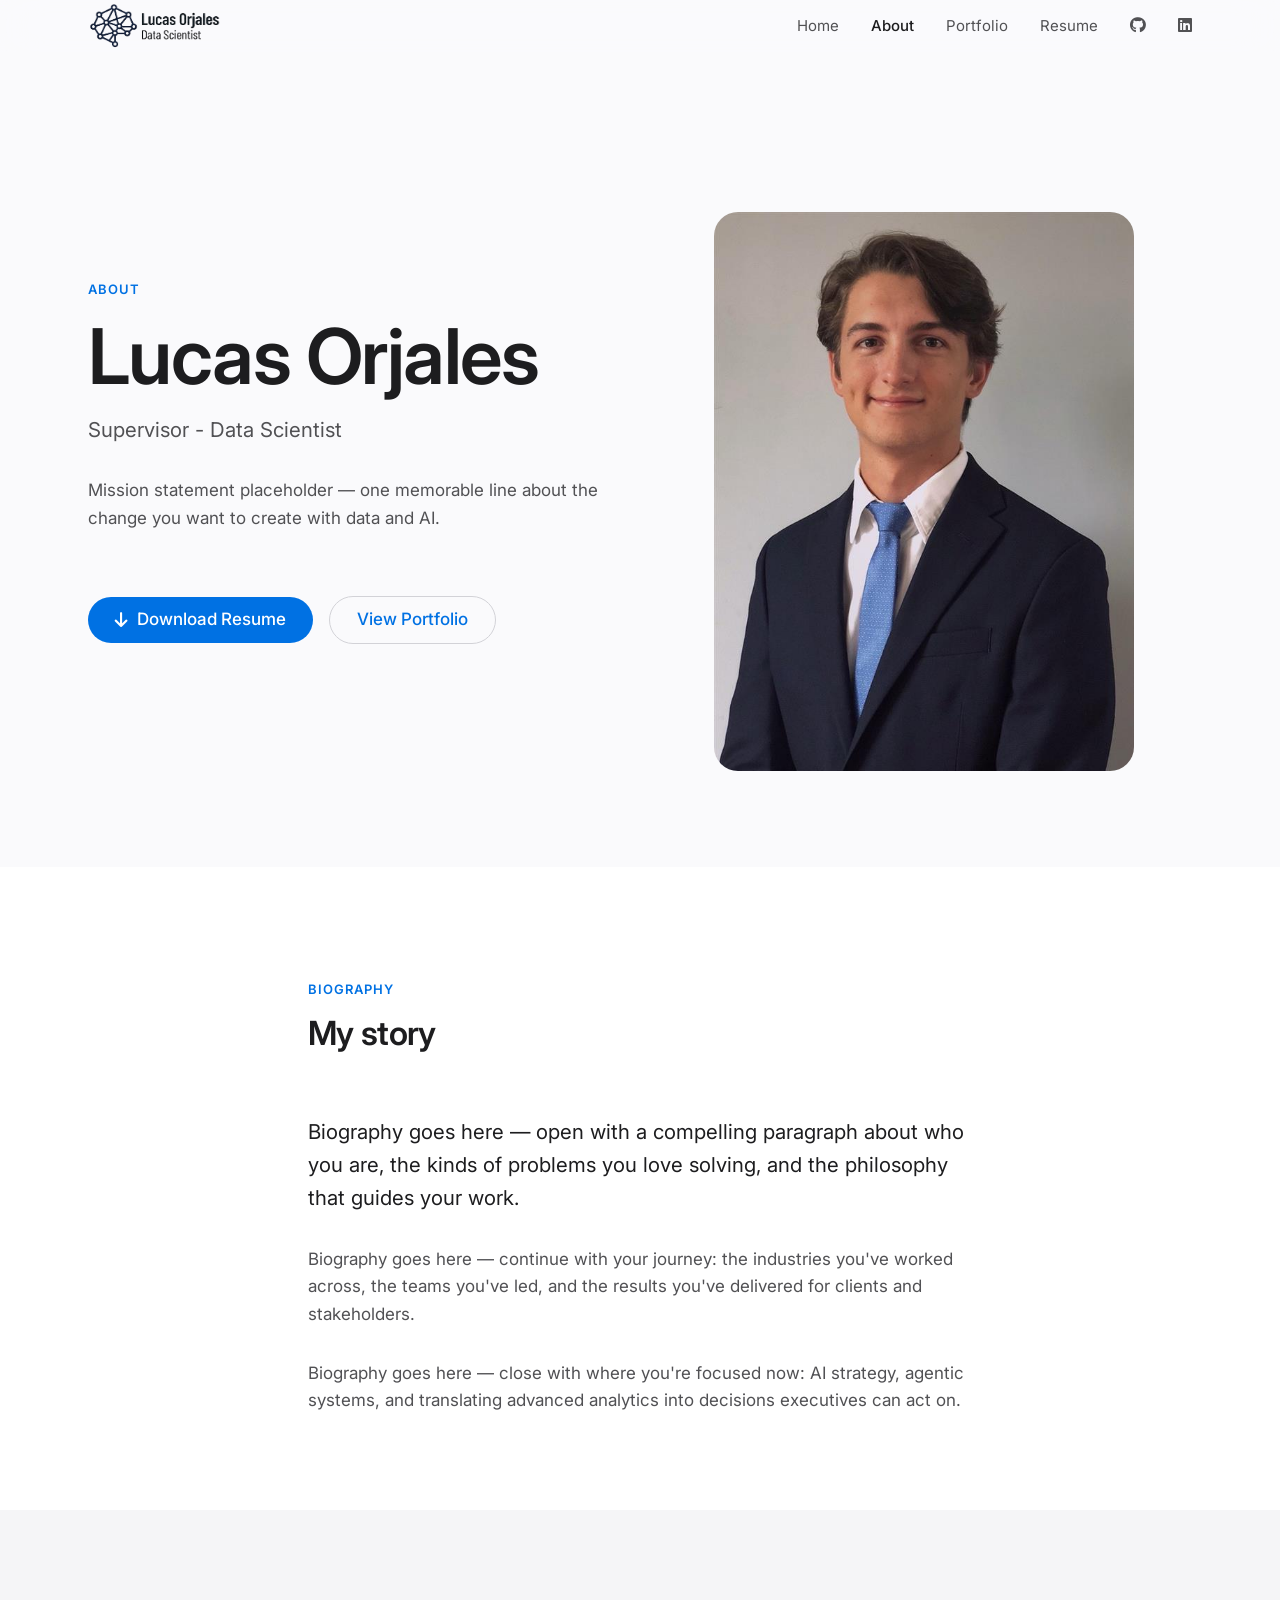
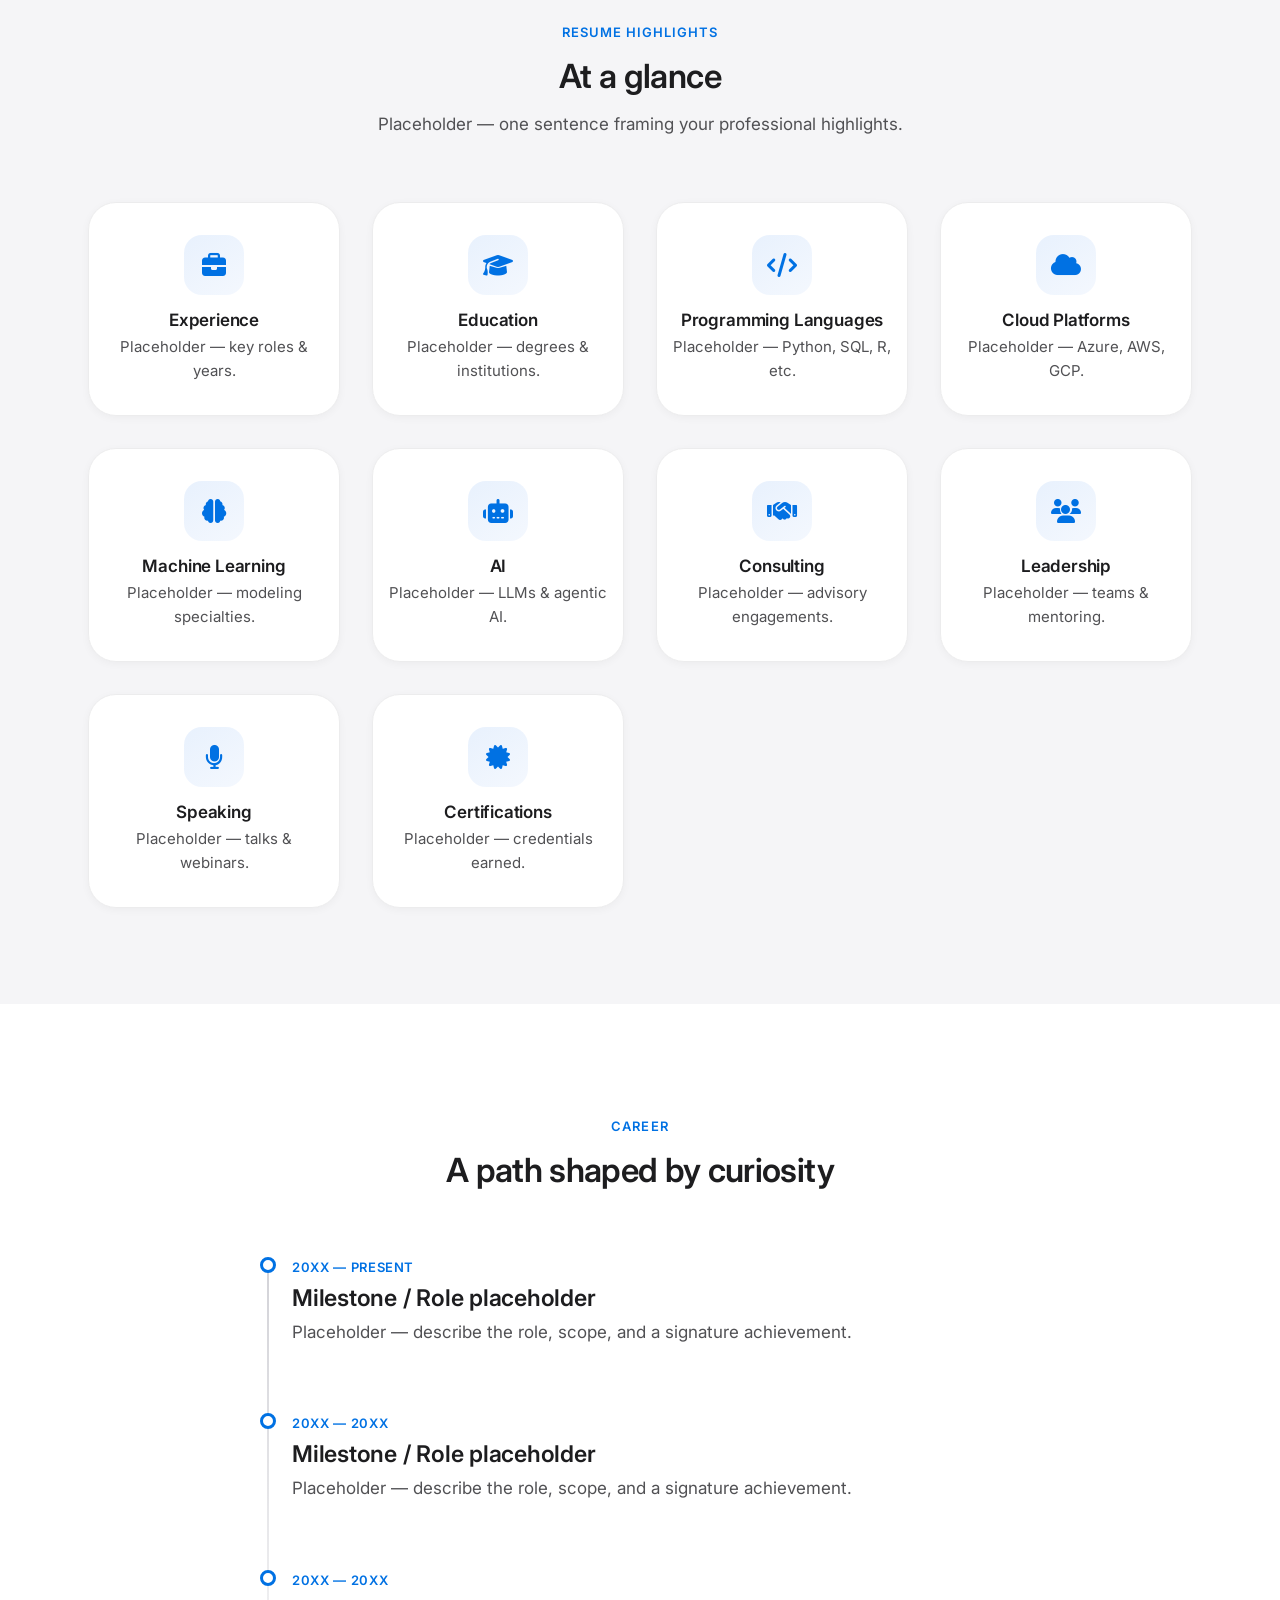
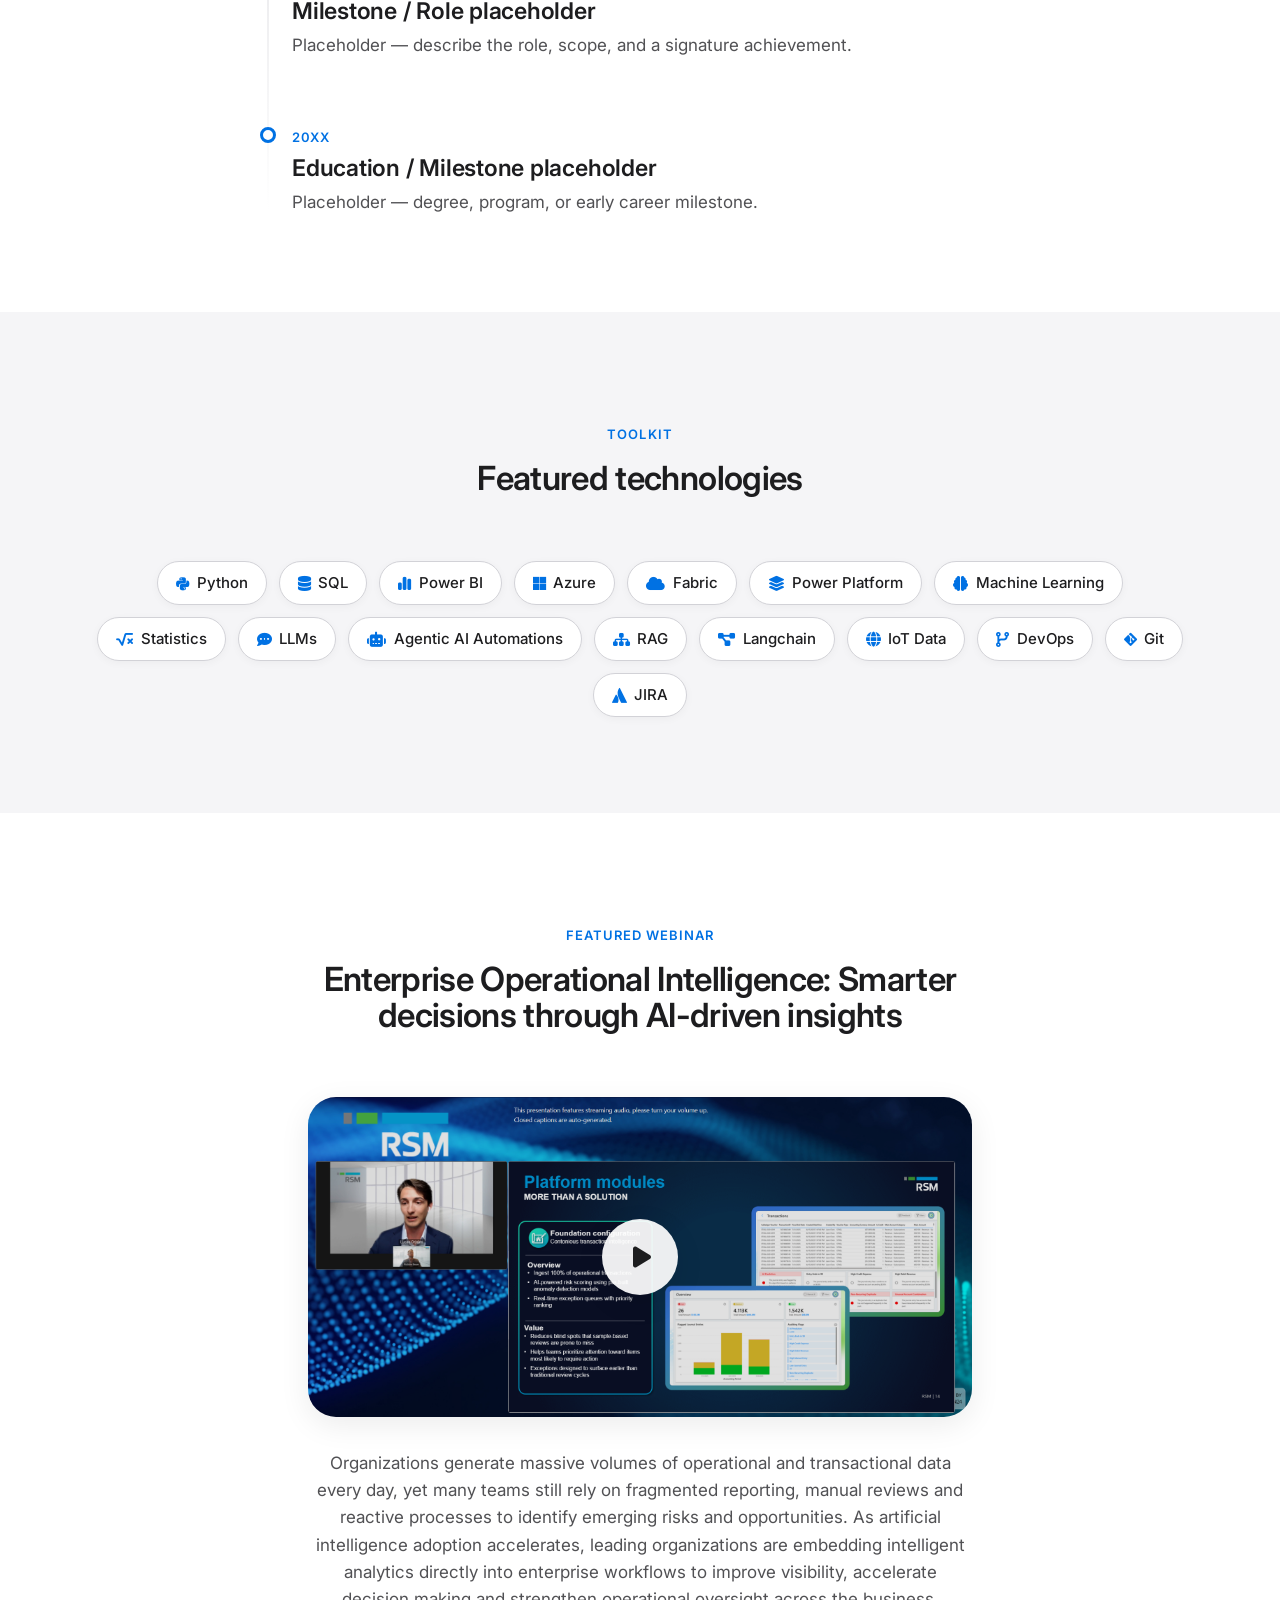
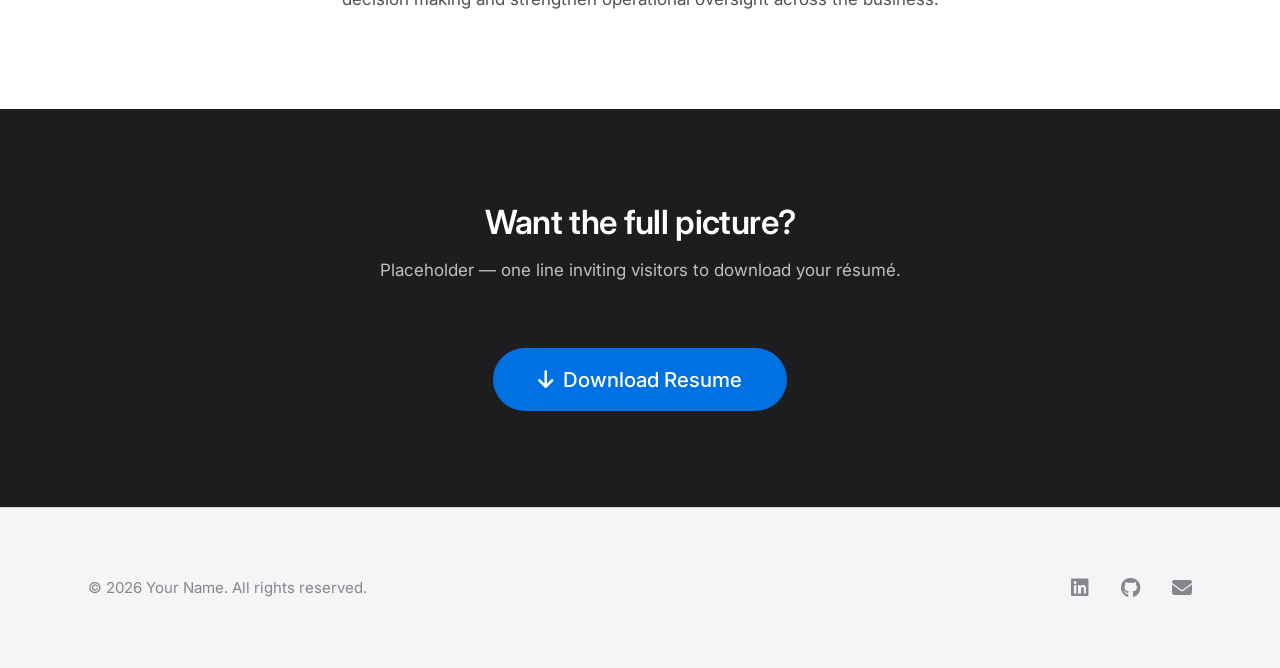
==== commit 6d4eabeb: "Add files via upload Updates to Enterprise Experience, and hyperlinks throughout pages" ====
--- a/about.html
+++ b/about.html
@@ -240,9 +240,9 @@
         <div class="badge-grid" data-reveal data-reveal-delay="1">
           <span class="badge"><i class="fa-brands fa-python"></i> Python</span>
           <span class="badge"><i class="fa-solid fa-database"></i> SQL</span>
-          <span class="badge"><i class="fa-solid fa-chart-pie"></i> Power BI</span>
+          <span class="badge"><i class="fa-solid fa-chart-simple"></i> Power BI</span>
           <span class="badge"><i class="fa-brands fa-microsoft"></i> Azure</span>
-                    <span class="badge"><i class="fa-solid fa-cloud"></i> Fabric</span>
+          <span class="badge"><i class="fa-solid fa-cloud"></i> Fabric</span>
           <span class="badge"><i class="fa-solid fa-layer-group"></i> Power Platform</span>
           <span class="badge"><i class="fa-solid fa-brain"></i> Machine Learning</span>
           <span class="badge"><i class="fa-solid fa-square-root-variable"></i> Statistics</span>
@@ -334,3 +334,6 @@
   <script>document.getElementById("year").textContent = new Date().getFullYear();</script>
 </body>
 </html>
+
+
+
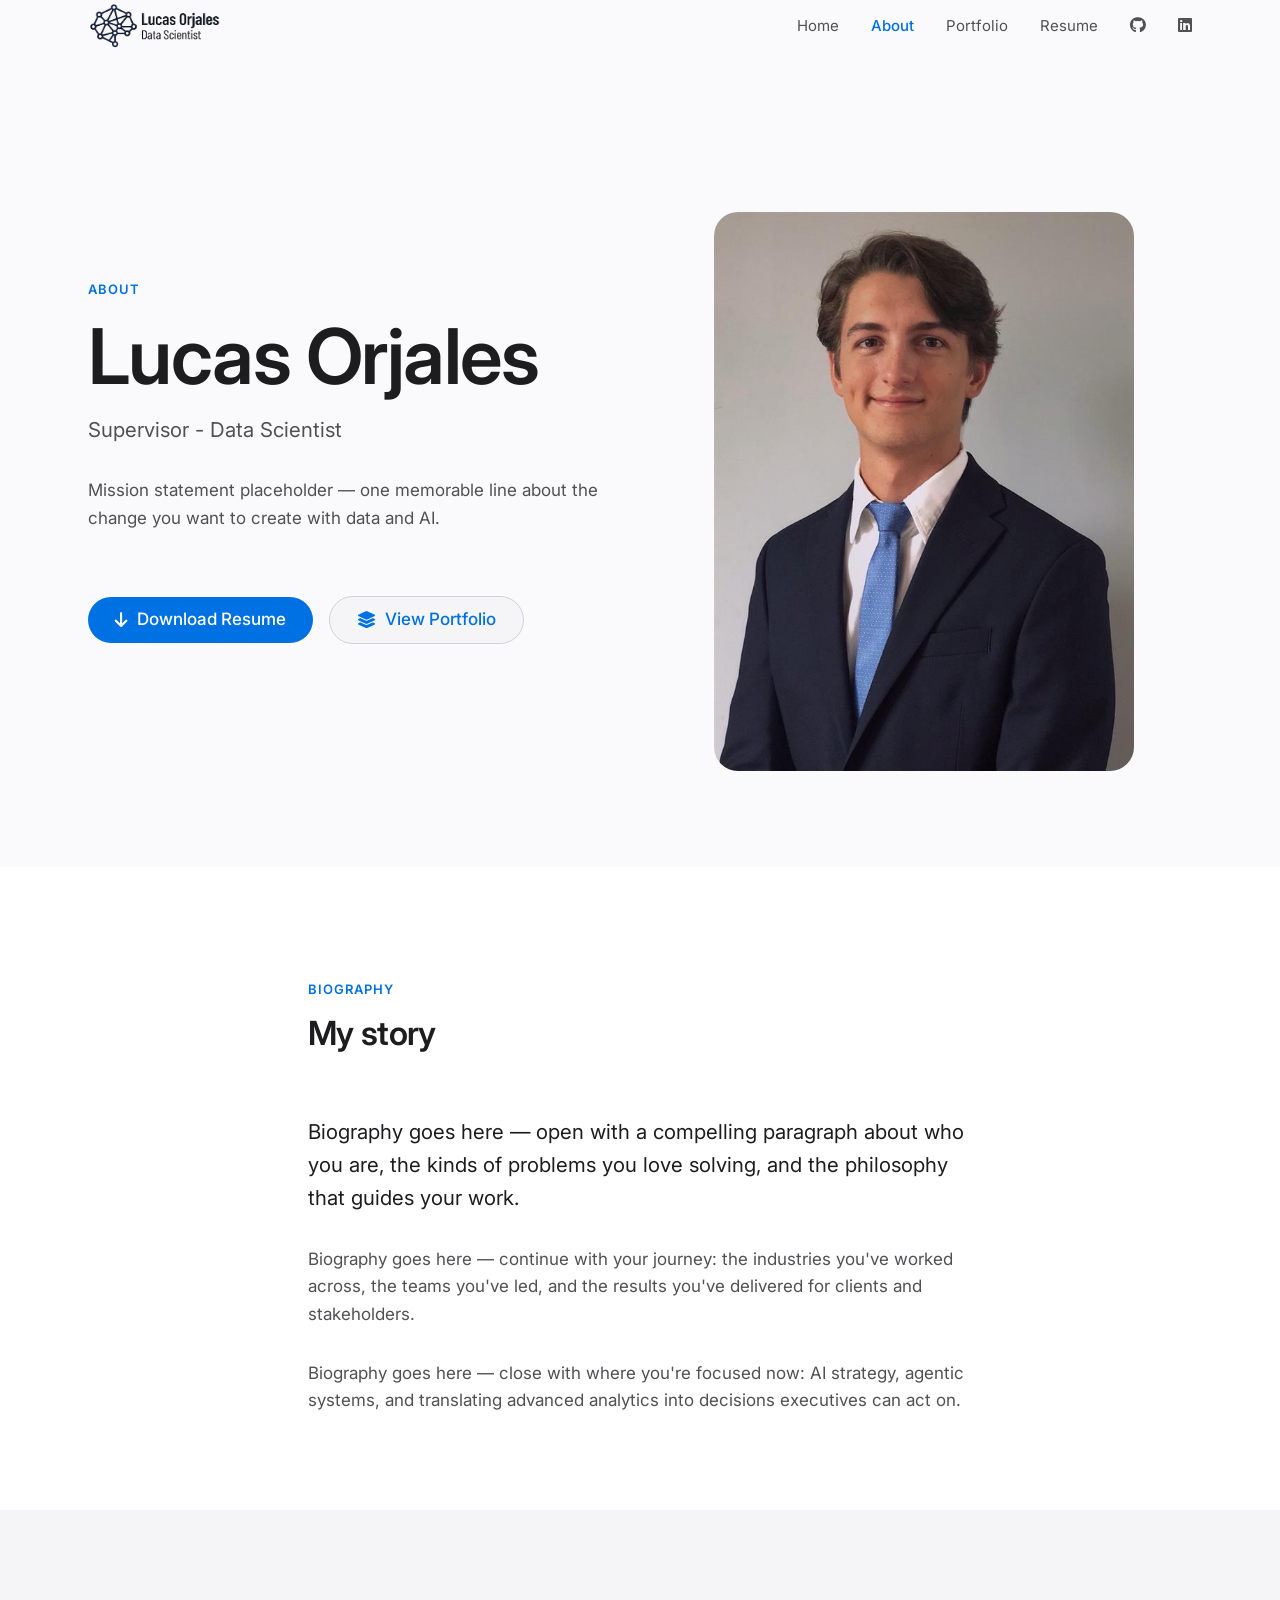
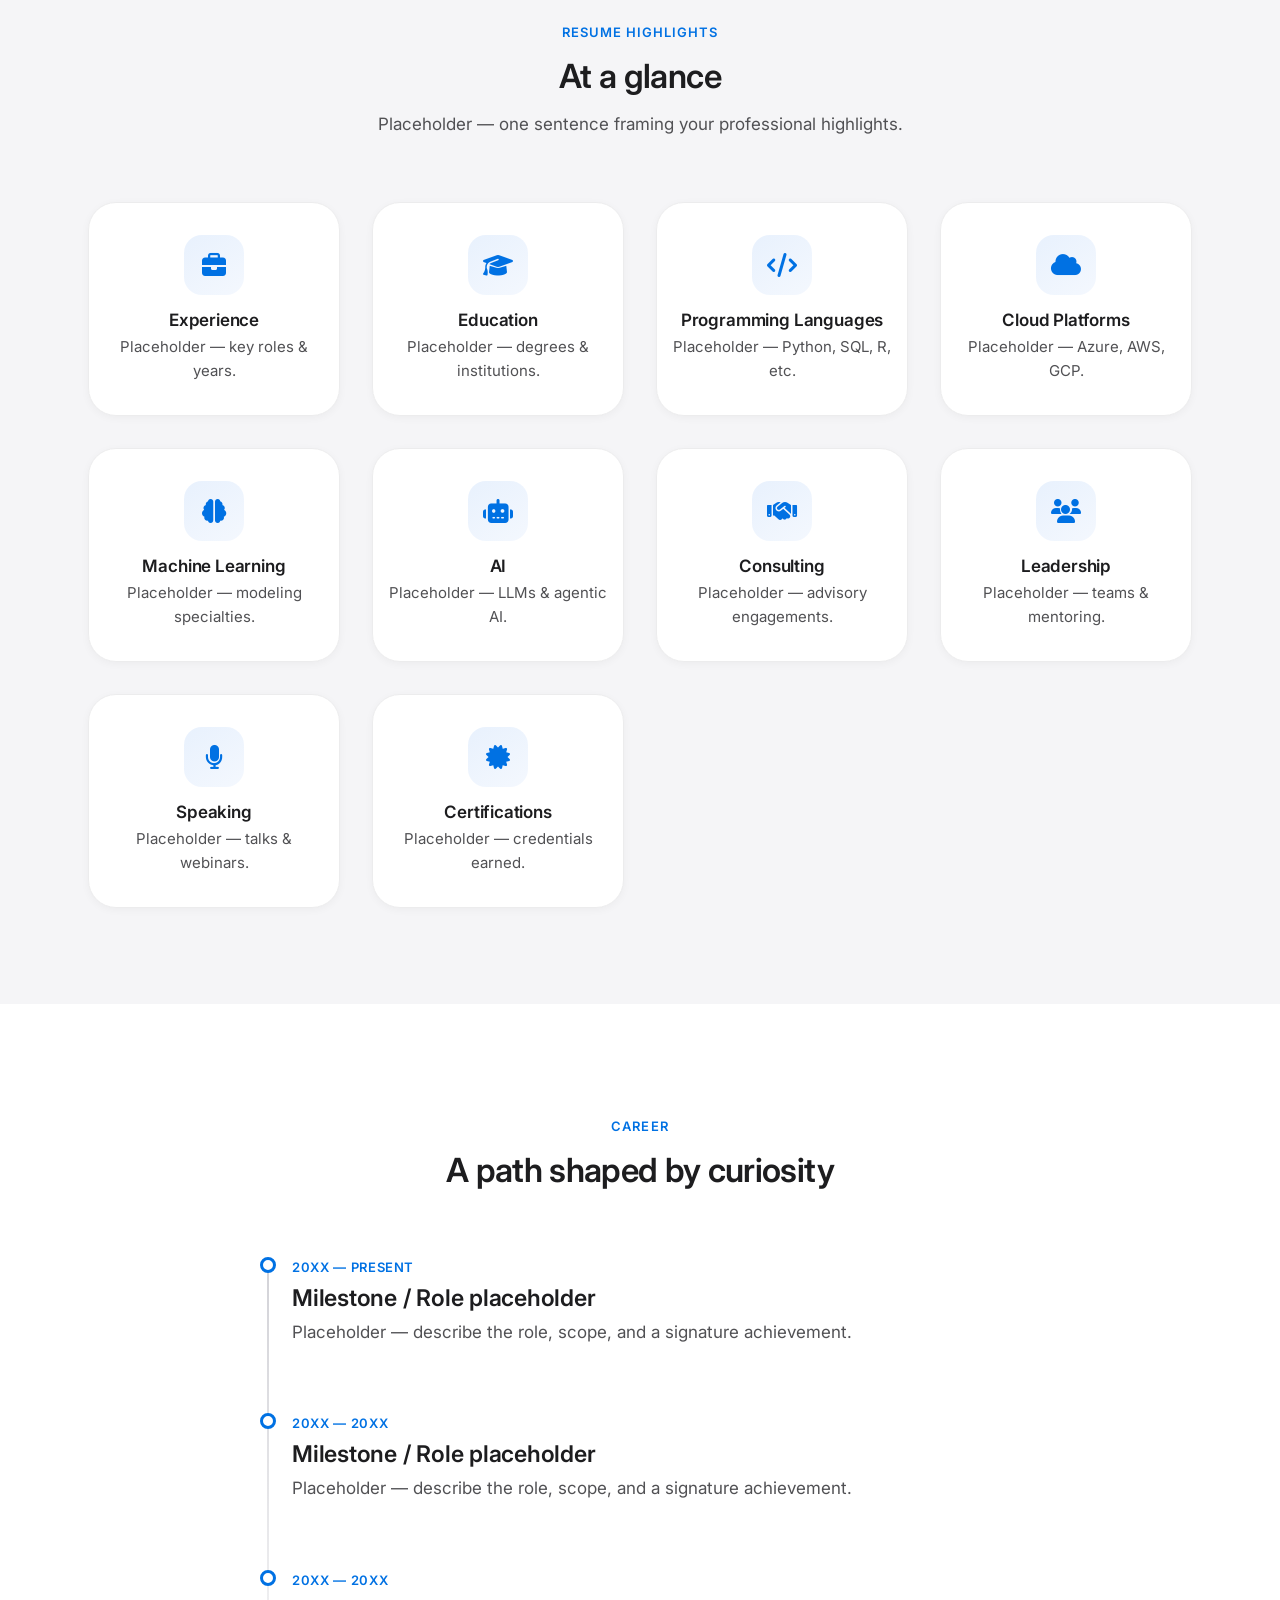
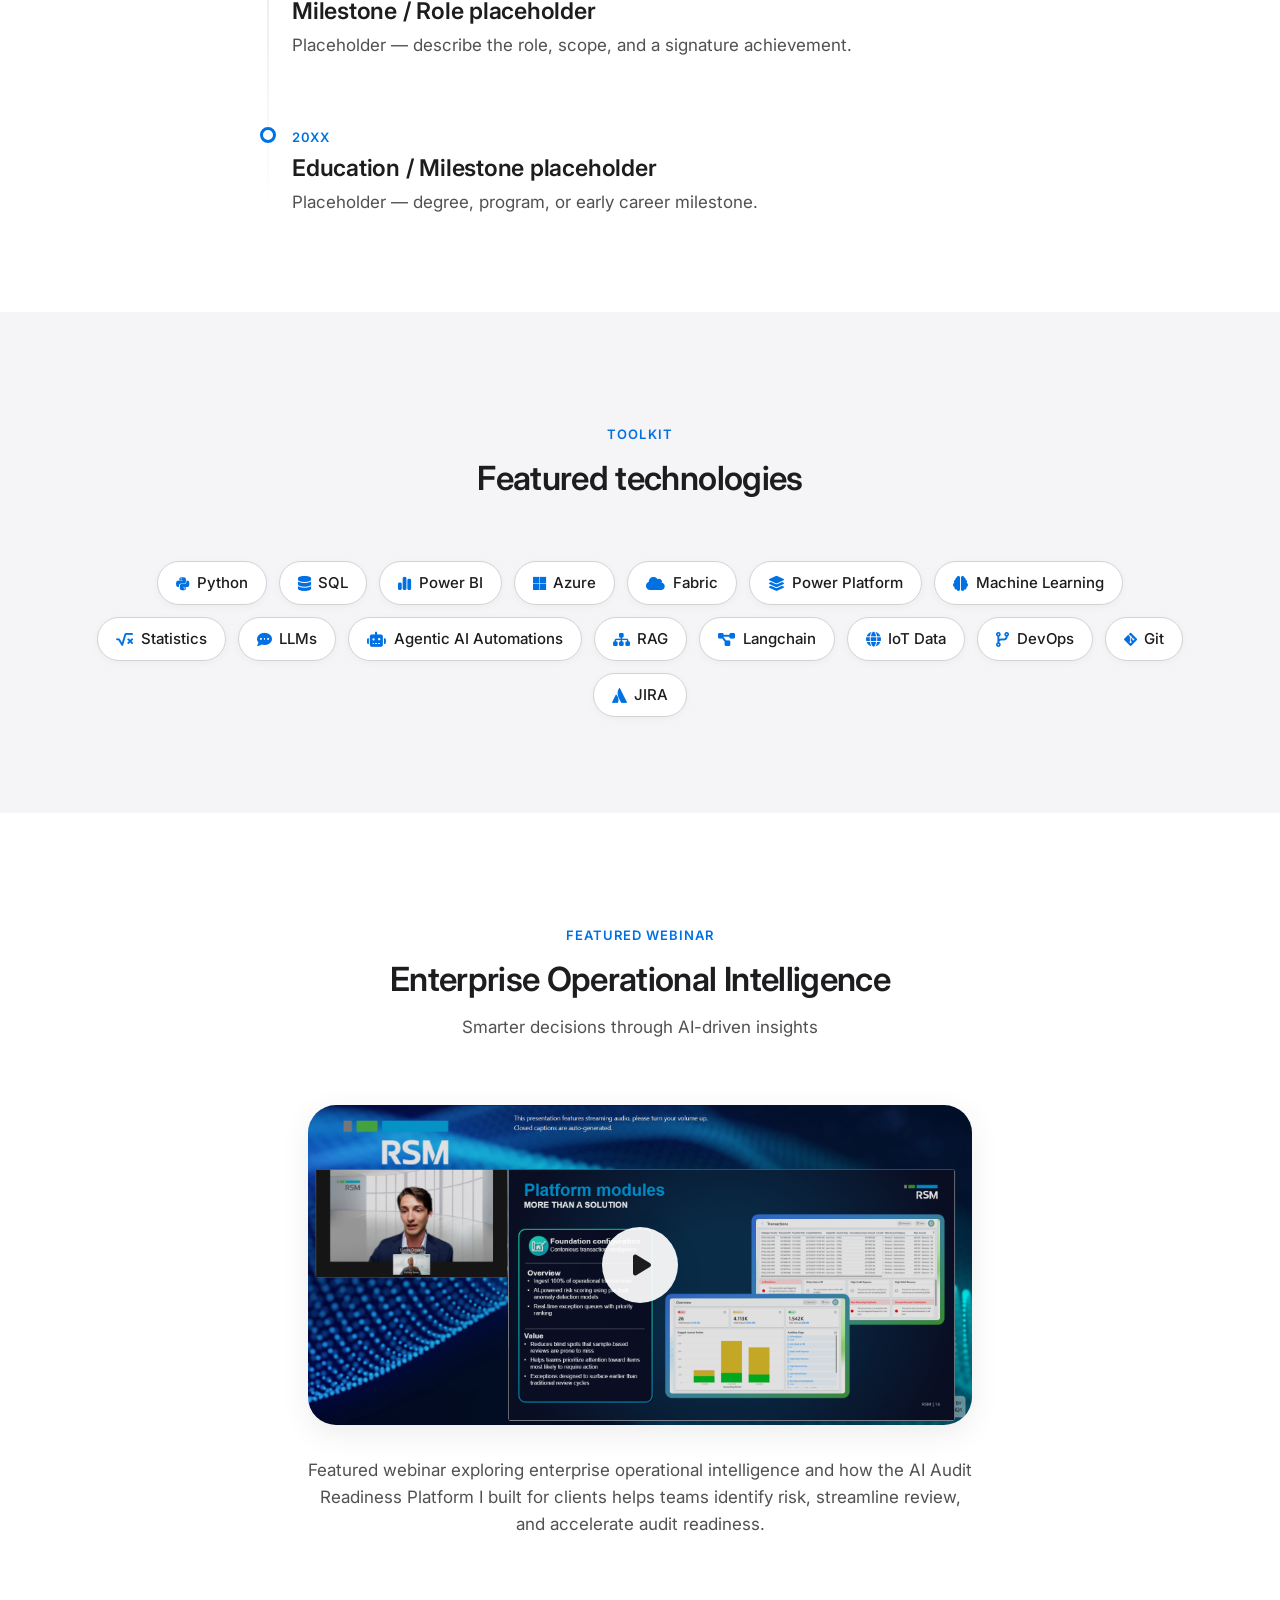
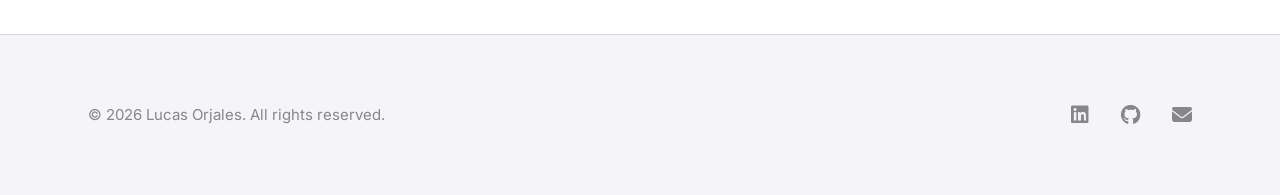
==== commit d69c7abc: "Add files via upload Major update to main screen. Minor updtaes to additional pages." ====
--- a/about.html
+++ b/about.html
@@ -30,7 +30,7 @@
         <a class="nav__link" href="about.html">About</a>
         <a class="nav__link" href="portfolio.html">Portfolio</a>
         <a class="nav__link" href="documents/Lucas Orjales Resume.pdf" download>Resume</a>
-        <a class="nav__link nav__link--icon" href="https://github.com/yourusername" target="_blank" rel="noopener" aria-label="GitHub"><i class="fa-brands fa-github"></i></a>
+        <a class="nav__link nav__link--icon" href="https://github.com/orjalesl" target="_blank" rel="noopener" aria-label="GitHub"><i class="fa-brands fa-github"></i></a>
         <a class="nav__link nav__link--icon" href="https://www.linkedin.com/in/lucas-penovi-orjales-335543158/" target="_blank" rel="noopener" aria-label="LinkedIn"><i class="fa-brands fa-linkedin"></i></a>
       </div>
       <button class="nav__toggle" aria-label="Open menu" aria-expanded="false" aria-controls="mobileMenu">
@@ -72,7 +72,8 @@
               <a class="btn btn--primary" href="documents/Lucas Orjales Resume.pdf" download>
                 <i class="fa-solid fa-arrow-down"></i> Download Resume
               </a>
-              <a class="btn btn--secondary" href="portfolio.html">View Portfolio</a>
+              <a class="btn btn--secondary" href="portfolio.html">
+                <i class="fa-solid fa-layer-group"></i> View Portfolio</a>
             </div>
           </div>
 
@@ -267,7 +268,10 @@
       <div class="container container--narrow">
         <div class="section-header" data-reveal>
           <p class="eyebrow">Featured Webinar</p>
-          <h2 id="webinar-title">Enterprise Operational Intelligence: Smarter decisions through AI-driven insights</h2>
+          <h2 id="webinar-title">Enterprise Operational Intelligence</h2>
+          <p>
+            Smarter decisions through AI-driven insights
+          </p>
         </div>
 
         <div class="video-block" data-reveal data-reveal-delay="1">
@@ -289,30 +293,10 @@
           </div>
 
         <p data-reveal data-reveal-delay="2" style="margin-top: var(--space-md); text-align:center;">
-          Organizations generate massive volumes of operational and transactional data every day, 
-          yet many teams still rely on fragmented reporting, manual reviews and reactive processes 
-          to identify emerging risks and opportunities. As artificial intelligence adoption accelerates, 
-          leading organizations are embedding intelligent analytics directly into enterprise workflows to 
-          improve visibility, accelerate decision making and strengthen operational oversight across the business.
+          Featured webinar exploring enterprise operational intelligence and how the AI Audit Readiness 
+          Platform I built for clients helps teams identify risk, streamline review, and accelerate audit 
+          readiness.
         </p>
-      </div>
-    </section>
-
-    <!-- =======================================================================
-         RESUME DOWNLOAD CTA
-         ======================================================================= -->
-    <section class="section section--dark text-center" aria-labelledby="resume-title">
-      <div class="container container--narrow">
-        <h2 id="resume-title" data-reveal>Want the full picture?</h2>
-        <p data-reveal data-reveal-delay="1" style="margin-top: var(--space-sm);">
-          Placeholder — one line inviting visitors to download your résumé.
-        </p>
-        <div data-reveal data-reveal-delay="2" style="margin-top: var(--space-lg);">
-          <!-- REPLACE: resume PDF path -->
-          <a class="btn btn--primary btn--large" href="documents/Lucas Orjales Resume.pdf" download>
-            <i class="fa-solid fa-arrow-down"></i> Download Resume
-          </a>
-        </div>
       </div>
     </section>
 
@@ -321,11 +305,11 @@
   <!-- FOOTER (keep in sync) -->
   <footer class="footer">
     <div class="container footer__inner">
-      <p class="footer__copy">© <span id="year">2026</span> Your Name. All rights reserved.</p>
+      <p class="footer__copy">© <span id="year">2026</span> Lucas Orjales. All rights reserved. <!-- REPLACE name --></p>
       <div class="footer__socials">
-        <a href="https://www.linkedin.com/in/yourusername" target="_blank" rel="noopener" aria-label="LinkedIn"><i class="fa-brands fa-linkedin"></i></a>
-        <a href="https://github.com/yourusername" target="_blank" rel="noopener" aria-label="GitHub"><i class="fa-brands fa-github"></i></a>
-        <a href="mailto:you@example.com" aria-label="Email"><i class="fa-solid fa-envelope"></i></a>
+        <a href="https://www.linkedin.com/in/lucas-penovi-orjales-335543158/" target="_blank" rel="noopener" aria-label="LinkedIn"><i class="fa-brands fa-linkedin"></i></a>
+        <a href="https://github.com/orjalesl" target="_blank" rel="noopener" aria-label="GitHub"><i class="fa-brands fa-github"></i></a>
+        <a href="mailto:lporjales@gmail.com" aria-label="Email"><i class="fa-solid fa-envelope"></i></a>
       </div>
     </div>
   </footer>
--- a/css/styles.css
+++ b/css/styles.css
@@ -158,7 +158,7 @@
 
 /* Gradient text accent (used sparingly on select headlines) */
 .gradient-text {
-  background: linear-gradient(120deg, var(--color-charcoal) 30%, var(--color-accent) 130%);
+  background: linear-gradient(120deg, var(--color-charcoal) 10%, var(--color-accent) 100%);
   -webkit-background-clip: text;
   background-clip: text;
   -webkit-text-fill-color: transparent;
@@ -176,6 +176,13 @@
 }
 
 .container--narrow { max-width: var(--max-width-text); }
+
+.container--wide {
+  width: 100%;
+  max-width: 100%;
+  margin-inline: auto;
+  padding-inline: clamp(1.25rem, 5vw, 3rem);
+}
 
 .section {
   padding-block: var(--space-xl);
@@ -235,7 +242,7 @@
 }
 
 .btn--secondary {
-  background-color: transparent;
+  background-color: var(--color-mist);
   color: var(--color-accent);
   border: 1px solid var(--color-gray-200);
 }
@@ -342,7 +349,7 @@
   transition: color var(--dur-fast) var(--ease);
 }
 .nav__link:hover { color: var(--color-charcoal); }
-.nav__link.is-active { color: var(--color-charcoal); font-weight: 500; }
+.nav__link.is-active { color: var(--color-accent); font-weight: 500; }
 
 .nav__link--icon { font-size: 1rem; }
 
@@ -415,6 +422,28 @@
   padding-top: calc(var(--nav-height) + var(--space-xl));
   padding-bottom: var(--space-xl);
   text-align: center;
+}
+
+/* Hero with the knowledge-graph background (home page only).
+   The canvas sits edge-to-edge behind the content; the content is lifted
+   above it with z-index so headline, buttons and nav stay fully readable. */
+.hero--graph {
+  position: relative;
+  overflow: hidden;      /* clip the graph to the hero — no visible boundary */
+  isolation: isolate;
+}
+.hero__canvas {
+  position: absolute;
+  inset: 0;
+  width: 100%;
+  height: 100%;
+  z-index: 0;
+  display: block;
+  pointer-events: none;  /* never intercept clicks/taps on hero content */
+}
+.hero--graph > .container {
+  position: relative;
+  z-index: 1;            /* content above the canvas */
 }
 
 .hero__title {
@@ -536,6 +565,122 @@
 .skill-card p { font-size: var(--fs-small); }
 
 /* --------------------------------------------------------------------------
+   10b. ENTERPRISE EXPERIENCE (Challenge / Solution / Results cards)
+   -------------------------------------------------------------------------- */
+.experience-list {
+  display: grid;
+  grid-template-columns: repeat(2, 1fr); /* 2 columns × 3 rows */
+  gap: var(--space-md);
+}
+
+.experience-card {
+  background-color: var(--color-white);
+  border-radius: var(--radius-lg);
+  padding: var(--space-lg);
+  box-shadow: var(--shadow-sm);
+  border: 1px solid var(--color-gray-100);
+  transition: transform var(--dur) var(--ease-out),
+              box-shadow var(--dur) var(--ease-out);
+}
+.experience-card:hover {
+  transform: translateY(-6px);
+  box-shadow: var(--shadow-lg);
+}
+
+/* Header: title on the left, tags on the right (wraps on mobile) */
+.experience-card__head {
+  display: flex;
+  flex-direction: column;
+  align-items: flex-start;
+  gap: var(--space-sm);
+
+  padding-bottom: var(--space-md);
+  margin-bottom: var(--space-md);
+  border-bottom: 1px solid var(--color-gray-100);
+}
+
+.experience-card__head h3 {
+  font-size: var(--fs-h3);
+  margin: 0;
+}
+
+.experience-card__head .tag-list {
+  margin-bottom: 0;
+}
+
+/* Challenge / Solution / Results — stacked within each (narrower) card */
+.experience-card__csr {
+  display: grid;
+  grid-template-columns: 1fr;
+  gap: var(--space-sm);
+}
+.csr-block {
+  background-color: var(--color-mist);
+  border-radius: var(--radius-md);
+  padding: var(--space-md);
+}
+.csr-block__label {
+  display: flex;
+  align-items: center;
+  gap: 0.5em;
+  font-size: var(--fs-caption);
+  font-weight: 600;
+  letter-spacing: 0.06em;
+  text-transform: uppercase;
+  color: var(--color-accent);
+  margin-bottom: 0.6rem;
+}
+.csr-block__label i { font-size: 0.95rem; }
+.csr-block p { font-size: var(--fs-small); margin: 0; }
+
+/* Results KPI mini-cards — large blue metric + brief explanation.
+   Sits inside the Results .csr-block; wraps 3–5 cards responsively. */
+.kpi-grid {
+  display: grid;
+  grid-template-columns: repeat(4, minmax(0, 1fr));
+  gap: 1rem;
+}
+
+@media (max-width: 2000px) {
+  .kpi-grid {
+    grid-template-columns: repeat(2, minmax(0, 1fr));
+  }
+}
+
+@media (max-width: 1000px) {
+  .kpi-grid {
+    grid-template-columns: 1fr;
+  }
+}
+
+.kpi-mini {
+  background-color: var(--color-white);
+  border: 1px solid var(--color-gray-100);
+  border-radius: var(--radius-md);
+  padding: var(--space-sm) 0.75rem;
+  text-align: center;
+  box-shadow: var(--shadow-sm);
+  min-width: 0;
+}
+
+.kpi-mini__value {
+  font-size: clamp(1.75rem, 2.4vw, 2.25rem);
+  font-weight: 600;
+  line-height: 1;
+  letter-spacing: -0.02em;
+  color: var(--color-accent);
+  padding: 0.5rem;
+  overflow-wrap: anywhere;
+}
+
+.kpi-mini__desc {
+  margin-top: 0.45rem;
+  font-size: var(--fs-caption);
+  color: var(--color-gray-600);
+  line-height: 1.4;
+}
+
+/* --------------------------------------------------------------------------
    11. FEATURED PROJECT CARDS (large horizontal)
    -------------------------------------------------------------------------- */
 .feature-card {
@@ -584,7 +729,12 @@
   border-radius: var(--radius-pill);
   padding: 0.35em 0.9em;
 }
-
+.tag--industry {
+  color: var(--color-accent);
+  background: transparent;
+  border: none;
+  padding: 0;
+}
 /* Larger visual badges (About page "Featured Technologies") */
 .badge-grid {
   display: flex;
@@ -706,6 +856,10 @@
   box-shadow: var(--shadow-md);
   transition: transform var(--dur) var(--ease);
 }
+.video-block__thumbnail {
+  width: 100%;
+  display: block;
+}
 .video-block__play:hover span { transform: scale(1.08); }
 
 /* --------------------------------------------------------------------------
@@ -934,6 +1088,10 @@
   .feature-card:nth-child(even) .feature-card__media,
   .showcase-card:nth-child(even) .showcase-card__media { order: 0; }
   .feature-card__media .placeholder { aspect-ratio: 16 / 9; }
+
+  /* Enterprise experience: collapse the 2-column grid to a single column */
+  .experience-list { grid-template-columns: 1fr; }
+  .experience-card { padding: var(--space-md); }
 }
 
 /* Mobile ----------------------------------------------------------------- */
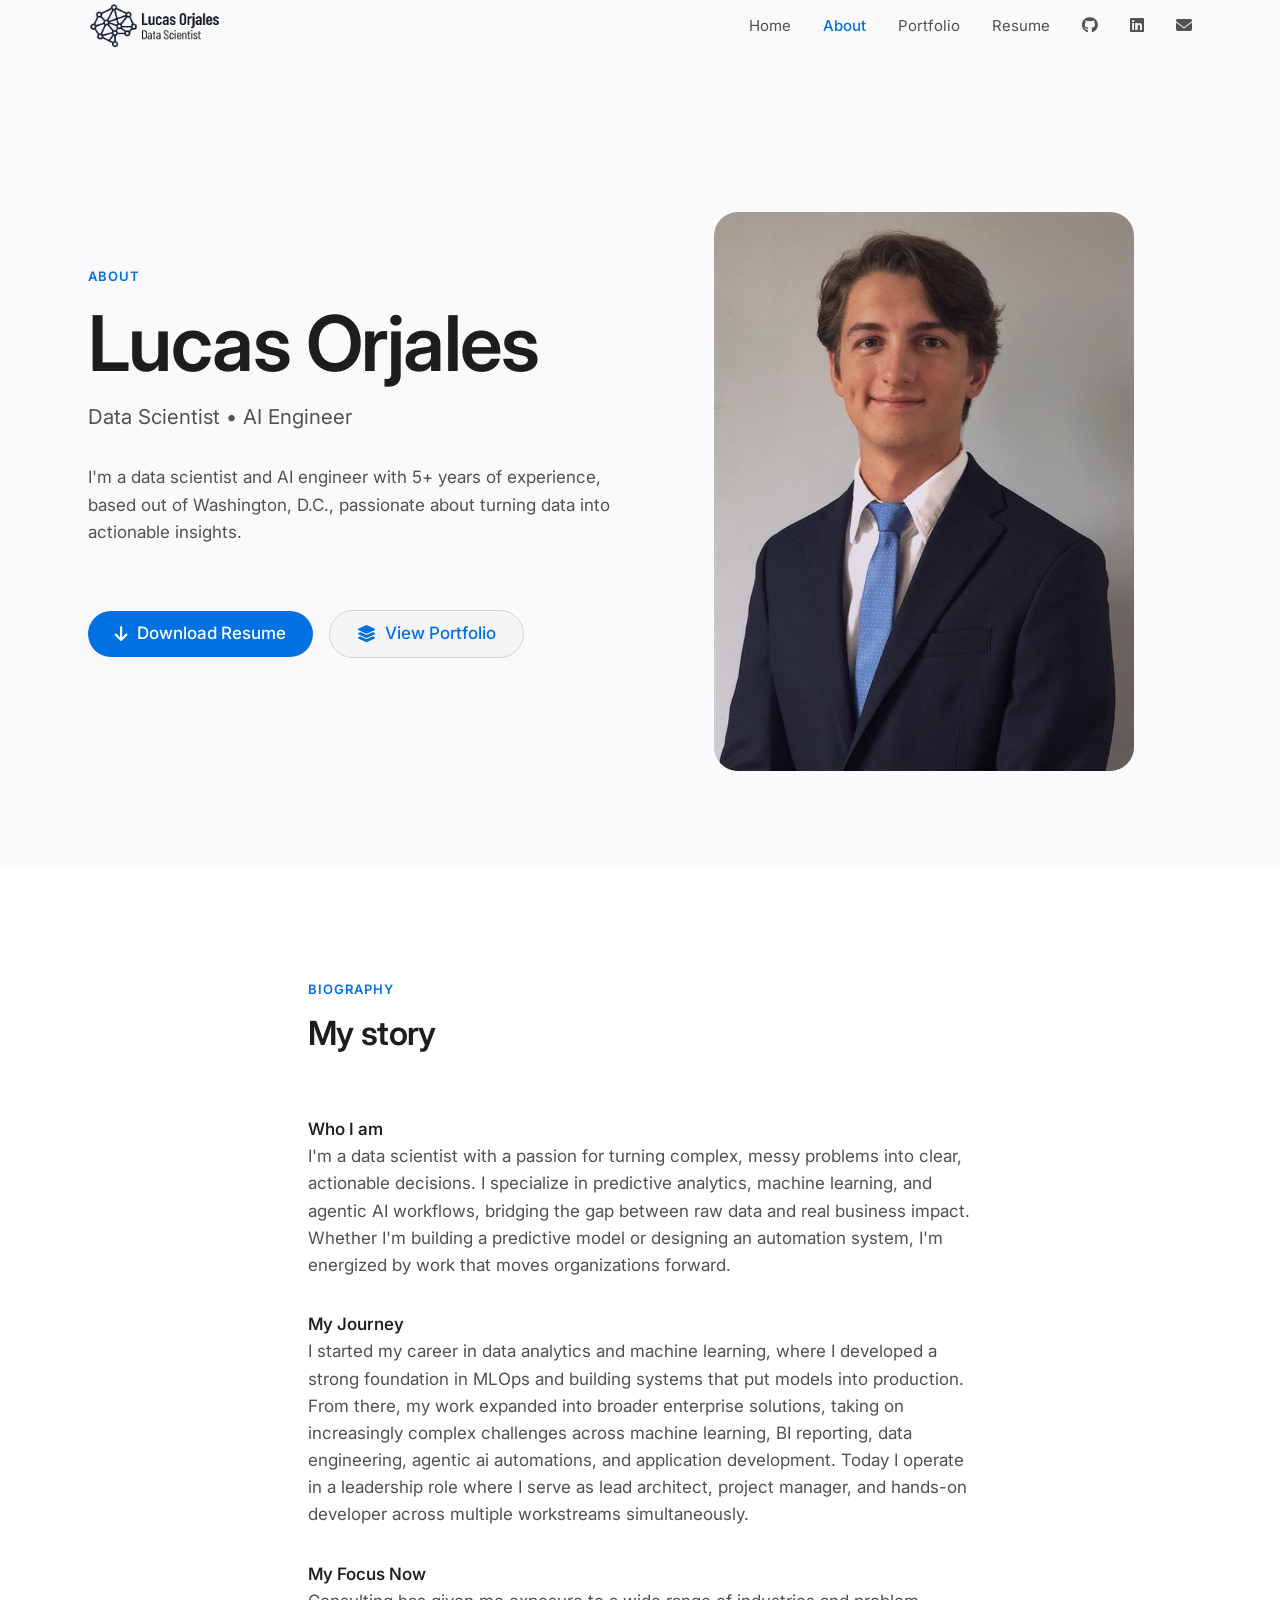
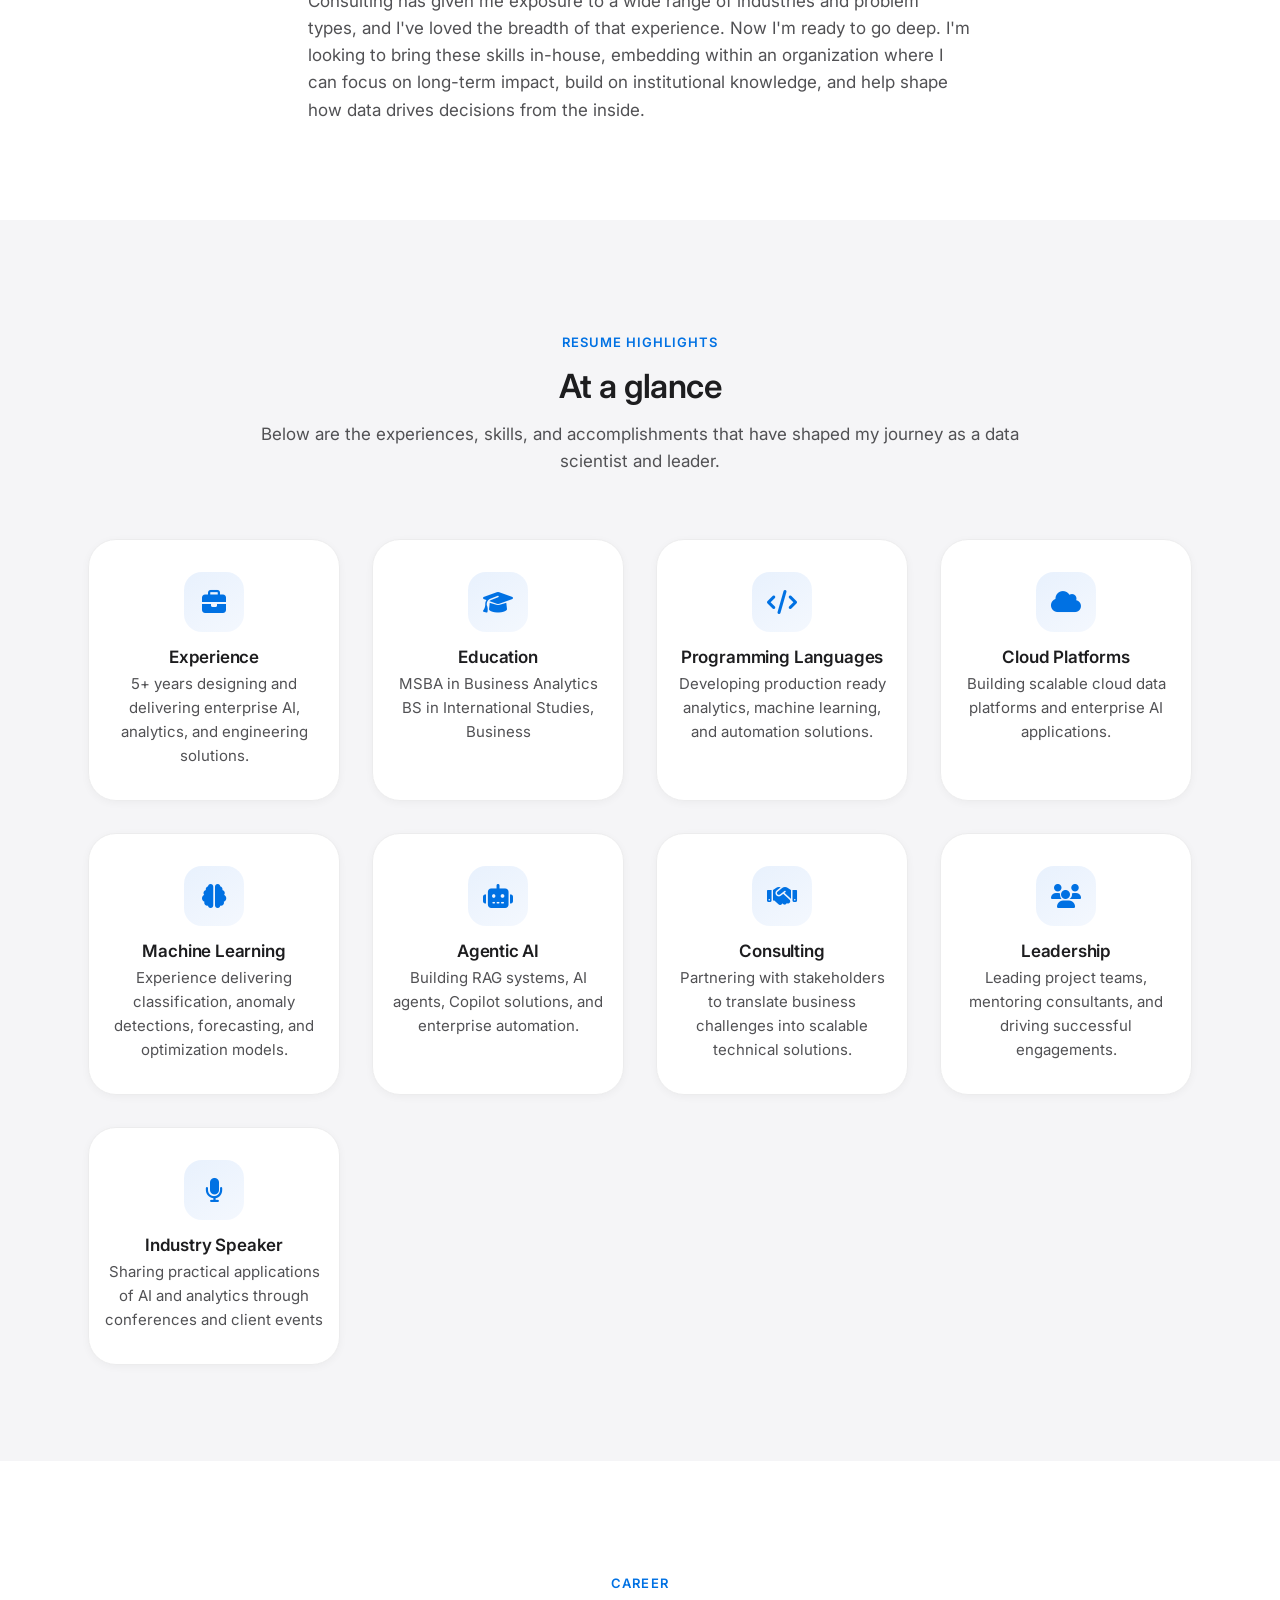
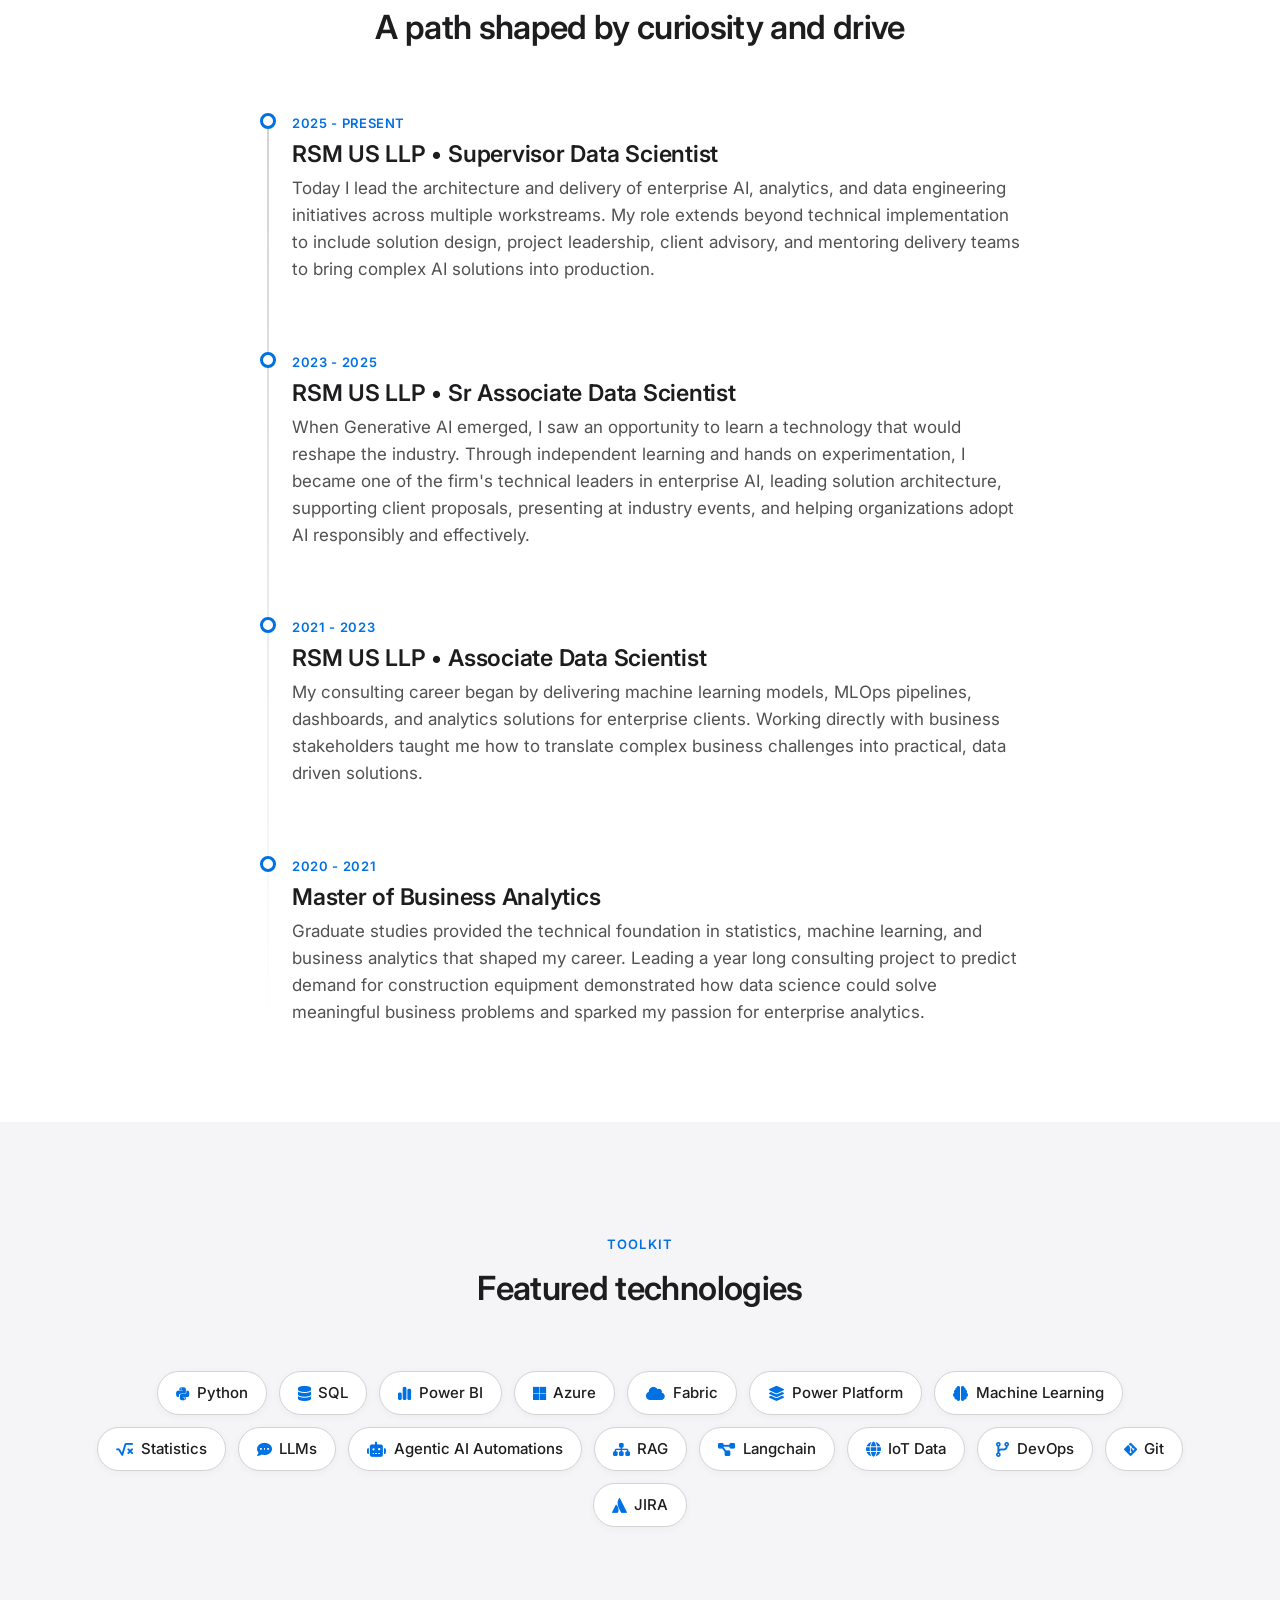
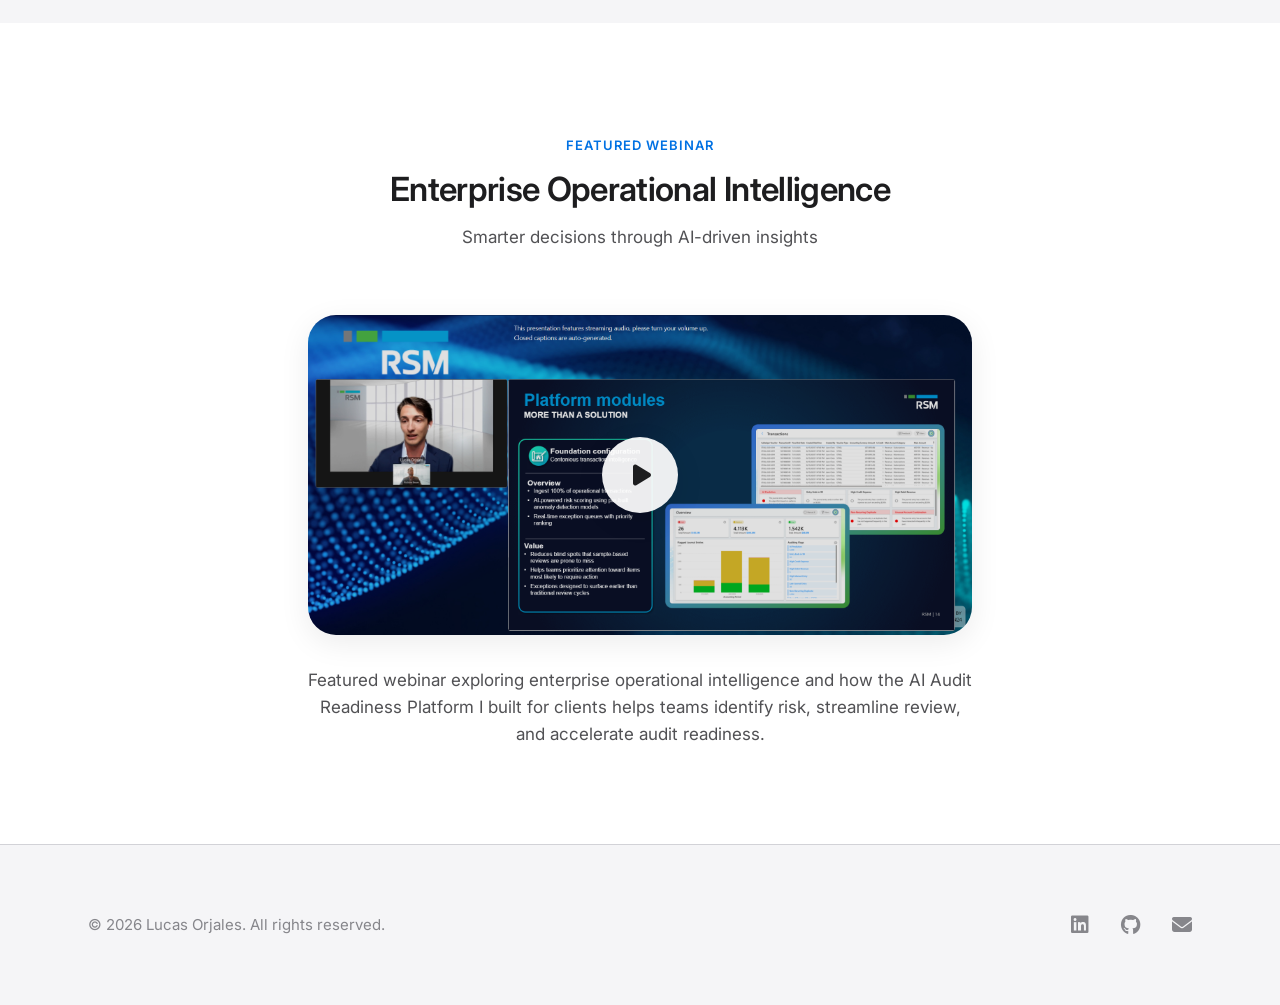
==== commit 07fce471: "Add files via upload Finalized About page, minor tweaks to Index and Portfolio." ====
--- a/about.html
+++ b/about.html
@@ -32,6 +32,7 @@
         <a class="nav__link" href="documents/Lucas Orjales Resume.pdf" download>Resume</a>
         <a class="nav__link nav__link--icon" href="https://github.com/orjalesl" target="_blank" rel="noopener" aria-label="GitHub"><i class="fa-brands fa-github"></i></a>
         <a class="nav__link nav__link--icon" href="https://www.linkedin.com/in/lucas-penovi-orjales-335543158/" target="_blank" rel="noopener" aria-label="LinkedIn"><i class="fa-brands fa-linkedin"></i></a>
+        <a class="nav__link nav__link--icon" href="mailto:lporjales@gmail.com" aria-label="Email"><i class="fa-solid fa-envelope"></i></a>
       </div>
       <button class="nav__toggle" aria-label="Open menu" aria-expanded="false" aria-controls="mobileMenu">
         <span></span><span></span>
@@ -62,11 +63,9 @@
             <!-- REPLACE: your full name -->
             <h1 class="hero__title" style="margin:0; max-width:600px; text-align:left;">Lucas Orjales</h1>
             <!-- REPLACE: current title -->
-            <p class="lead" style="margin-top: var(--space-sm);">Supervisor - Data Scientist</p>
-            <!-- REPLACE: one-line mission statement -->
-            <p style="margin-top: var(--space-md);">
-              Mission statement placeholder — one memorable line about the change
-              you want to create with data and AI.
+            <p class="lead" style="margin-top: var(--space-sm);">Data Scientist • AI Engineer</p>
+            <p style="margin-top: var(--space-md); max-width:600px; text-align:left;">
+              I'm a data scientist and AI engineer with 5+ years of experience, based out of Washington, D.C., passionate about turning data into actionable insights.
             </p>
             <div class="btn-group" style="margin-top: var(--space-lg);">
               <a class="btn btn--primary" href="documents/Lucas Orjales Resume.pdf" download>
@@ -103,23 +102,32 @@
           <h2 id="bio-title">My story</h2>
         </div>
         <div data-reveal data-reveal-delay="1">
+          <p style="margin-top: var(--space-md); font-size: var(--fs-body); color: var(--color-charcoal); font-weight:550">Who I am</p>
           <!-- REPLACE: Biography goes here (paragraph 1) -->
-          <p style="margin-bottom: var(--space-md); font-size: var(--fs-lead); color: var(--color-charcoal);">
-            Biography goes here — open with a compelling paragraph about who you
-            are, the kinds of problems you love solving, and the philosophy that
-            guides your work.
+          <p>
+            I'm a data scientist with a passion for turning complex, messy problems into clear, actionable 
+            decisions. I specialize in predictive analytics, machine learning, and agentic AI workflows, bridging 
+            the gap between raw data and real business impact. Whether I'm building a predictive model  
+            or designing an automation system, I'm energized by work that moves organizations forward.
           </p>
           <!-- REPLACE: Biography goes here (paragraph 2) -->
-          <p style="margin-bottom: var(--space-md);">
-            Biography goes here — continue with your journey: the industries
-            you've worked across, the teams you've led, and the results you've
-            delivered for clients and stakeholders.
+          <p style="margin-top: var(--space-md); font-size: var(--fs-body); color: var(--color-charcoal); font-weight:550"">My Journey</p>
+          <p>
+            I started my career in data analytics and machine learning, where I developed a strong foundation 
+            in MLOps and building systems that put models into production. From there, my work expanded into 
+            broader enterprise solutions, taking on increasingly complex challenges across machine learning, 
+            BI reporting, data engineering, agentic ai automations, and application development. 
+            Today I operate in a leadership role where I serve as lead architect, project manager, 
+            and hands-on developer across multiple workstreams simultaneously.
           </p>
           <!-- REPLACE: Biography goes here (paragraph 3) -->
+          <p style="margin-top: var(--space-md); font-size: var(--fs-body); color: var(--color-charcoal); font-weight:550"">My Focus Now</p>
           <p>
-            Biography goes here — close with where you're focused now: AI
-            strategy, agentic systems, and translating advanced analytics into
-            decisions executives can act on.
+            Consulting has given me exposure to a wide range of industries and problem types, 
+            and I've loved the breadth of that experience. Now I'm ready to go deep. 
+            I'm looking to bring these skills in-house, embedding within an organization 
+            where I can focus on long-term impact, build on institutional knowledge, 
+            and help shape how data drives decisions from the inside.
           </p>
         </div>
       </div>
@@ -134,59 +142,57 @@
         <div class="section-header" data-reveal>
           <p class="eyebrow">Resume Highlights</p>
           <h2 id="highlights-title">At a glance</h2>
-          <p>Placeholder — one sentence framing your professional highlights.</p>
+          <p>Below are the experiences, skills, and accomplishments that have shaped my journey as a data scientist and leader.</p>
         </div>
 
         <div class="grid grid--auto">
           <article class="card skill-card" data-reveal>
             <div class="skill-card__icon"><i class="fa-solid fa-briefcase"></i></div>
             <h3>Experience</h3>
-            <p>Placeholder — key roles &amp; years.</p>
+            <p>5+ years designing and delivering enterprise AI, analytics, and engineering solutions.</p>
           </article>
           <article class="card skill-card" data-reveal data-reveal-delay="1">
             <div class="skill-card__icon"><i class="fa-solid fa-graduation-cap"></i></div>
             <h3>Education</h3>
-            <p>Placeholder — degrees &amp; institutions.</p>
+            <p>MSBA in Business Analytics</p>
+            <p>BS in International Studies, Business</p>
           </article>
           <article class="card skill-card" data-reveal data-reveal-delay="2">
             <div class="skill-card__icon"><i class="fa-solid fa-code"></i></div>
             <h3>Programming Languages</h3>
-            <p>Placeholder — Python, SQL, R, etc.</p>
+            <p>Developing production ready analytics, machine learning, and automation solutions.</p>
           </article>
           <article class="card skill-card" data-reveal data-reveal-delay="3">
             <div class="skill-card__icon"><i class="fa-solid fa-cloud"></i></div>
             <h3>Cloud Platforms</h3>
-            <p>Placeholder — Azure, AWS, GCP.</p>
+            <p>
+              Building scalable cloud data platforms and enterprise AI applications.
+            </p>
           </article>
           <article class="card skill-card" data-reveal>
             <div class="skill-card__icon"><i class="fa-solid fa-brain"></i></div>
             <h3>Machine Learning</h3>
-            <p>Placeholder — modeling specialties.</p>
+            <p>Experience delivering classification, anomaly detections, forecasting, and optimization models.</p>
           </article>
           <article class="card skill-card" data-reveal data-reveal-delay="1">
             <div class="skill-card__icon"><i class="fa-solid fa-robot"></i></div>
-            <h3>AI</h3>
-            <p>Placeholder — LLMs &amp; agentic AI.</p>
+            <h3>Agentic AI</h3>
+            <p>Building RAG systems, AI agents, Copilot solutions, and enterprise automation.</p>
           </article>
           <article class="card skill-card" data-reveal data-reveal-delay="2">
             <div class="skill-card__icon"><i class="fa-solid fa-handshake"></i></div>
             <h3>Consulting</h3>
-            <p>Placeholder — advisory engagements.</p>
+            <p>Partnering with stakeholders to translate business challenges into scalable technical solutions.</p>
           </article>
           <article class="card skill-card" data-reveal data-reveal-delay="3">
             <div class="skill-card__icon"><i class="fa-solid fa-users"></i></div>
             <h3>Leadership</h3>
-            <p>Placeholder — teams &amp; mentoring.</p>
+            <p>Leading project teams, mentoring consultants, and driving successful engagements.</p>
           </article>
           <article class="card skill-card" data-reveal>
             <div class="skill-card__icon"><i class="fa-solid fa-microphone"></i></div>
-            <h3>Speaking</h3>
-            <p>Placeholder — talks &amp; webinars.</p>
-          </article>
-          <article class="card skill-card" data-reveal data-reveal-delay="1">
-            <div class="skill-card__icon"><i class="fa-solid fa-certificate"></i></div>
-            <h3>Certifications</h3>
-            <p>Placeholder — credentials earned.</p>
+            <h3>Industry Speaker</h3>
+            <p>Sharing practical applications of AI and analytics through conferences and client events</p>
           </article>
         </div>
       </div>
@@ -200,29 +206,29 @@
       <div class="container">
         <div class="section-header" data-reveal>
           <p class="eyebrow">Career</p>
-          <h2 id="timeline-title">A path shaped by curiosity</h2>
+          <h2 id="timeline-title">A path shaped by curiosity and drive</h2>
         </div>
 
         <div class="timeline">
           <div class="timeline__item" data-reveal>
-            <span class="timeline__date">20XX — Present</span>
-            <h3>Milestone / Role placeholder</h3>
-            <p>Placeholder — describe the role, scope, and a signature achievement.</p>
+            <span class="timeline__date">2025 - Present</span>
+            <h3>RSM US LLP • Supervisor Data Scientist</h3>
+            <p>Today I lead the architecture and delivery of enterprise AI, analytics, and data engineering initiatives across multiple workstreams. My role extends beyond technical implementation to include solution design, project leadership, client advisory, and mentoring delivery teams to bring complex AI solutions into production.</p>
           </div>
           <div class="timeline__item" data-reveal>
-            <span class="timeline__date">20XX — 20XX</span>
-            <h3>Milestone / Role placeholder</h3>
-            <p>Placeholder — describe the role, scope, and a signature achievement.</p>
+            <span class="timeline__date">2023 - 2025</span>
+            <h3>RSM US LLP • Sr Associate Data Scientist</h3>
+            <p>When Generative AI emerged, I saw an opportunity to learn a technology that would reshape the industry. Through independent learning and hands on experimentation, I became one of the firm's technical leaders in enterprise AI, leading solution architecture, supporting client proposals, presenting at industry events, and helping organizations adopt AI responsibly and effectively.</p>
           </div>
           <div class="timeline__item" data-reveal>
-            <span class="timeline__date">20XX — 20XX</span>
-            <h3>Milestone / Role placeholder</h3>
-            <p>Placeholder — describe the role, scope, and a signature achievement.</p>
+            <span class="timeline__date">2021 - 2023</span>
+            <h3>RSM US LLP • Associate Data Scientist</h3>
+            <p>My consulting career began by delivering machine learning models, MLOps pipelines, dashboards, and analytics solutions for enterprise clients. Working directly with business stakeholders taught me how to translate complex business challenges into practical, data driven solutions.</p>
           </div>
           <div class="timeline__item" data-reveal>
-            <span class="timeline__date">20XX</span>
-            <h3>Education / Milestone placeholder</h3>
-            <p>Placeholder — degree, program, or early career milestone.</p>
+            <span class="timeline__date">2020 - 2021</span>
+            <h3>Master of Business Analytics</h3>
+            <p>Graduate studies provided the technical foundation in statistics, machine learning, and business analytics that shaped my career. Leading a year long consulting project to predict demand for construction equipment demonstrated how data science could solve meaningful business problems and sparked my passion for enterprise analytics.</p>
           </div>
         </div>
       </div>
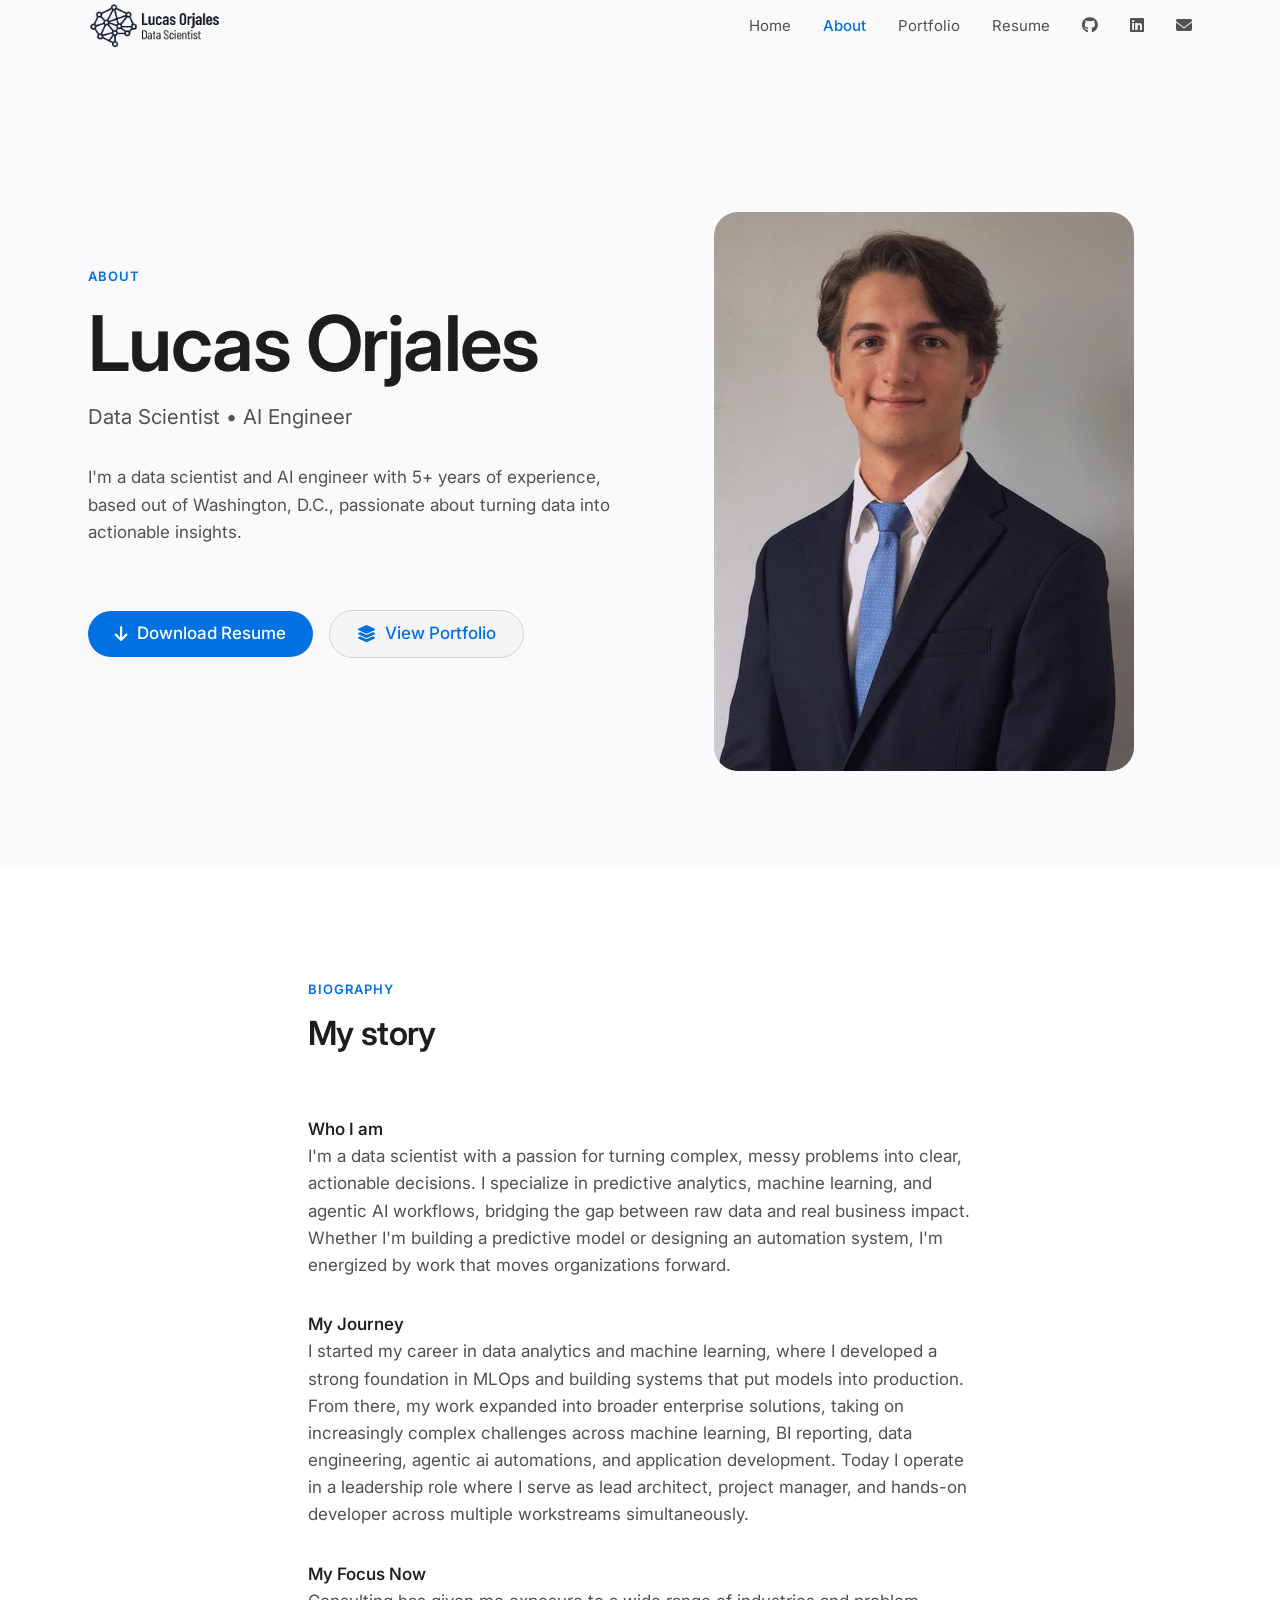
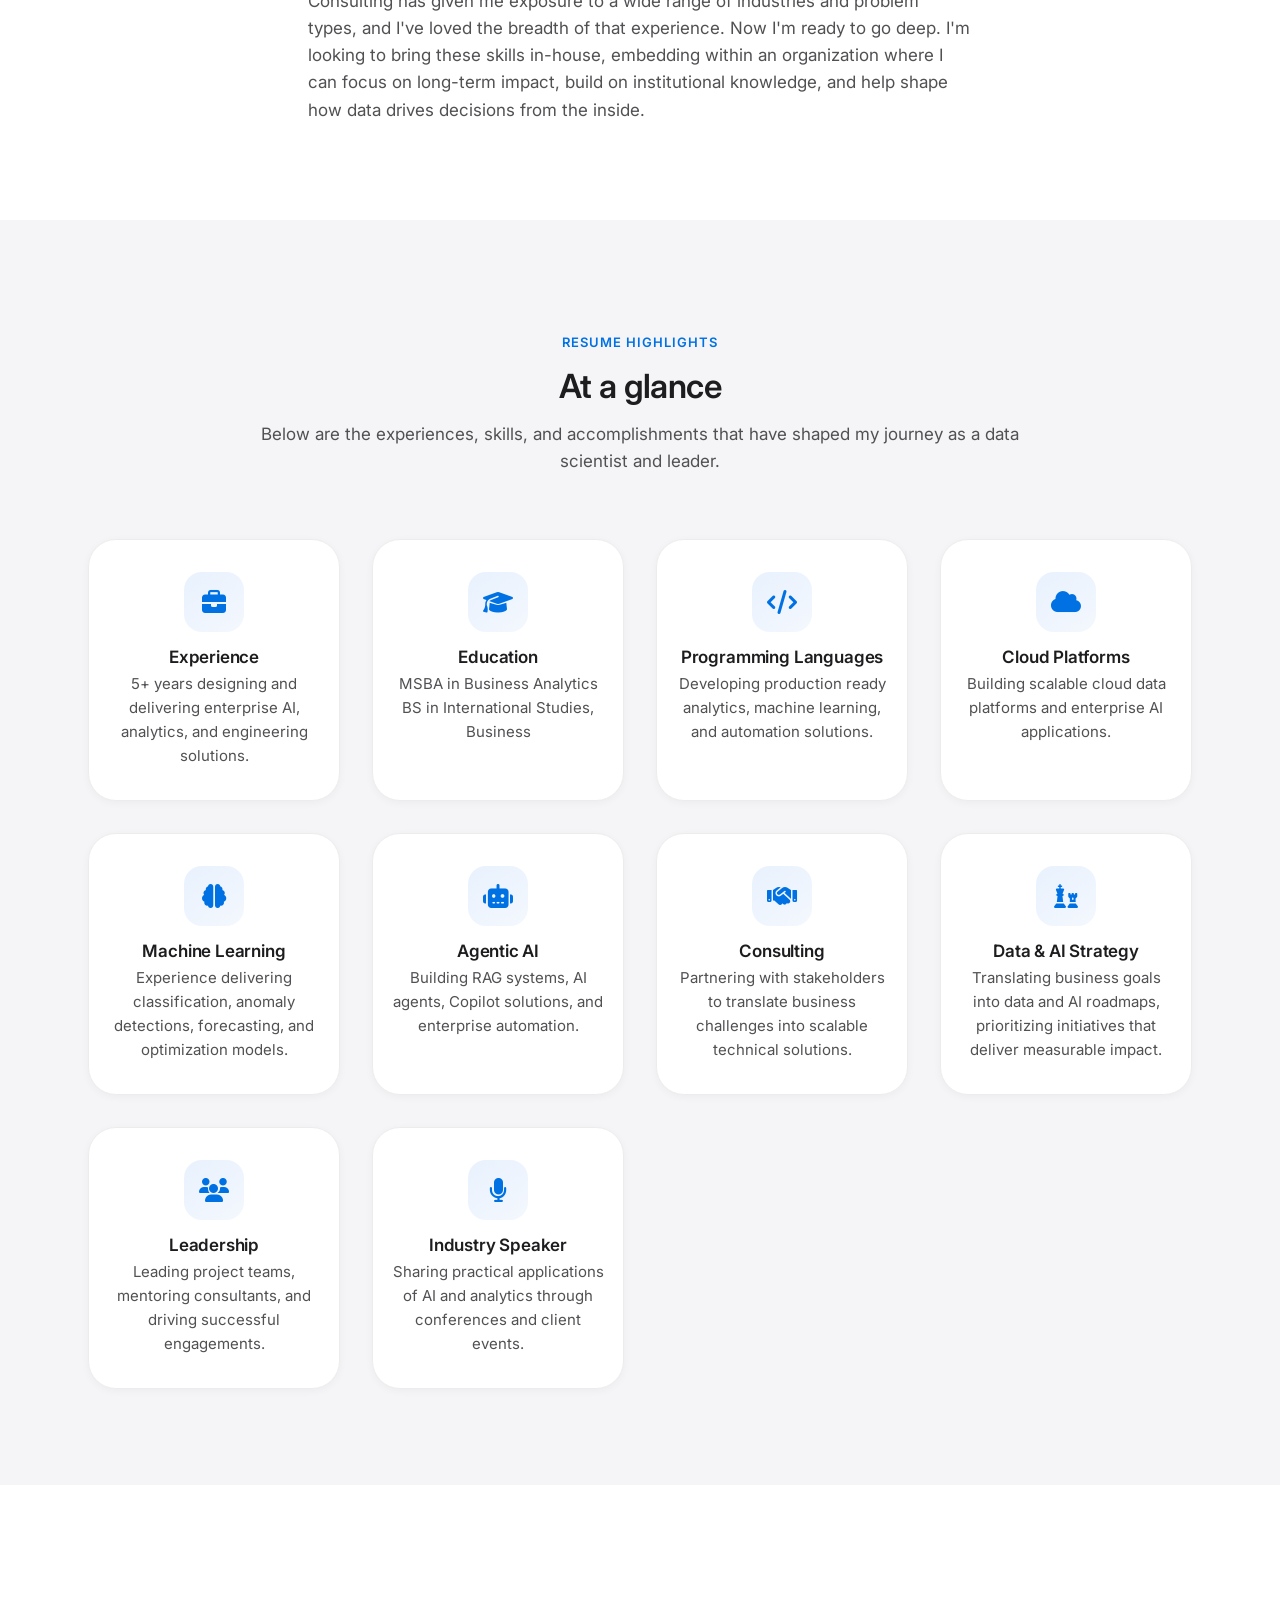
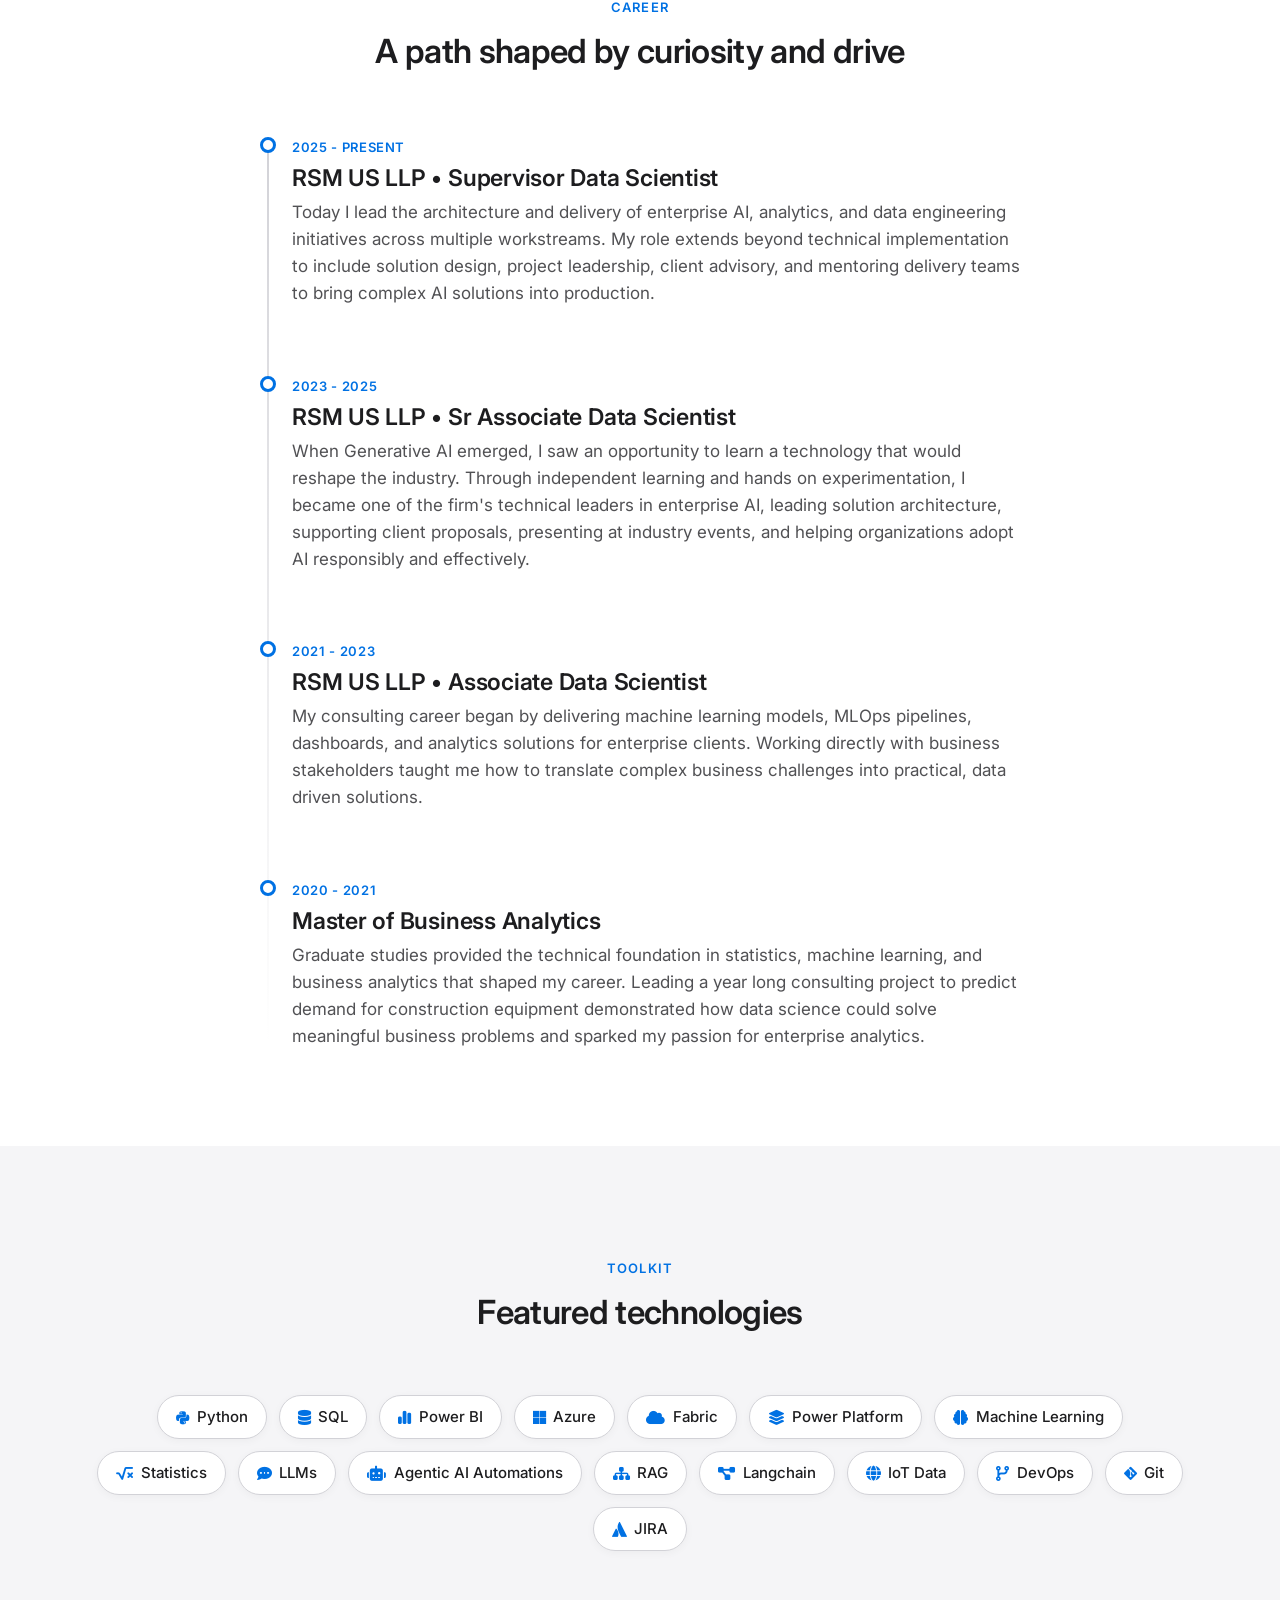
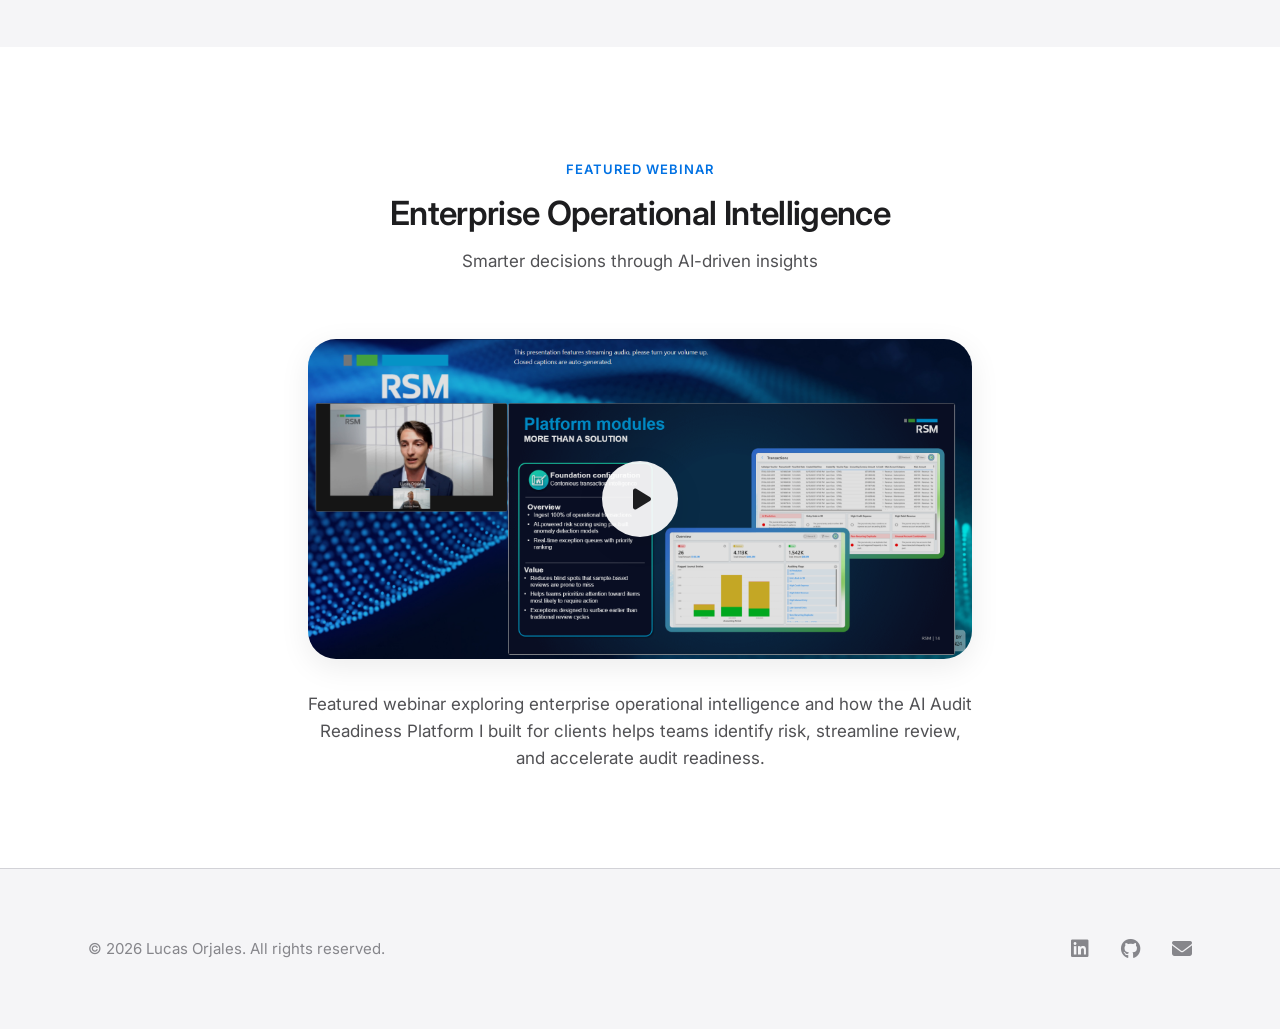
==== commit 0535ea0a: "Add files via upload Final upload to about page. Updated timeline and KPI cards." ====
--- a/about.html
+++ b/about.html
@@ -185,14 +185,19 @@
             <p>Partnering with stakeholders to translate business challenges into scalable technical solutions.</p>
           </article>
           <article class="card skill-card" data-reveal data-reveal-delay="3">
+            <div class="skill-card__icon"><i class="fa-solid fa-chess"></i></div>
+            <h3>Data & AI Strategy</h3>
+            <p>Translating business goals into data and AI roadmaps, prioritizing initiatives that deliver measurable impact.</p>
+          </article>
+          <article class="card skill-card" data-reveal>
             <div class="skill-card__icon"><i class="fa-solid fa-users"></i></div>
             <h3>Leadership</h3>
             <p>Leading project teams, mentoring consultants, and driving successful engagements.</p>
           </article>
-          <article class="card skill-card" data-reveal>
+          <article class="card skill-card" data-reveal data-reveal-delay="1">
             <div class="skill-card__icon"><i class="fa-solid fa-microphone"></i></div>
             <h3>Industry Speaker</h3>
-            <p>Sharing practical applications of AI and analytics through conferences and client events</p>
+            <p>Sharing practical applications of AI and analytics through conferences and client events.</p>
           </article>
         </div>
       </div>
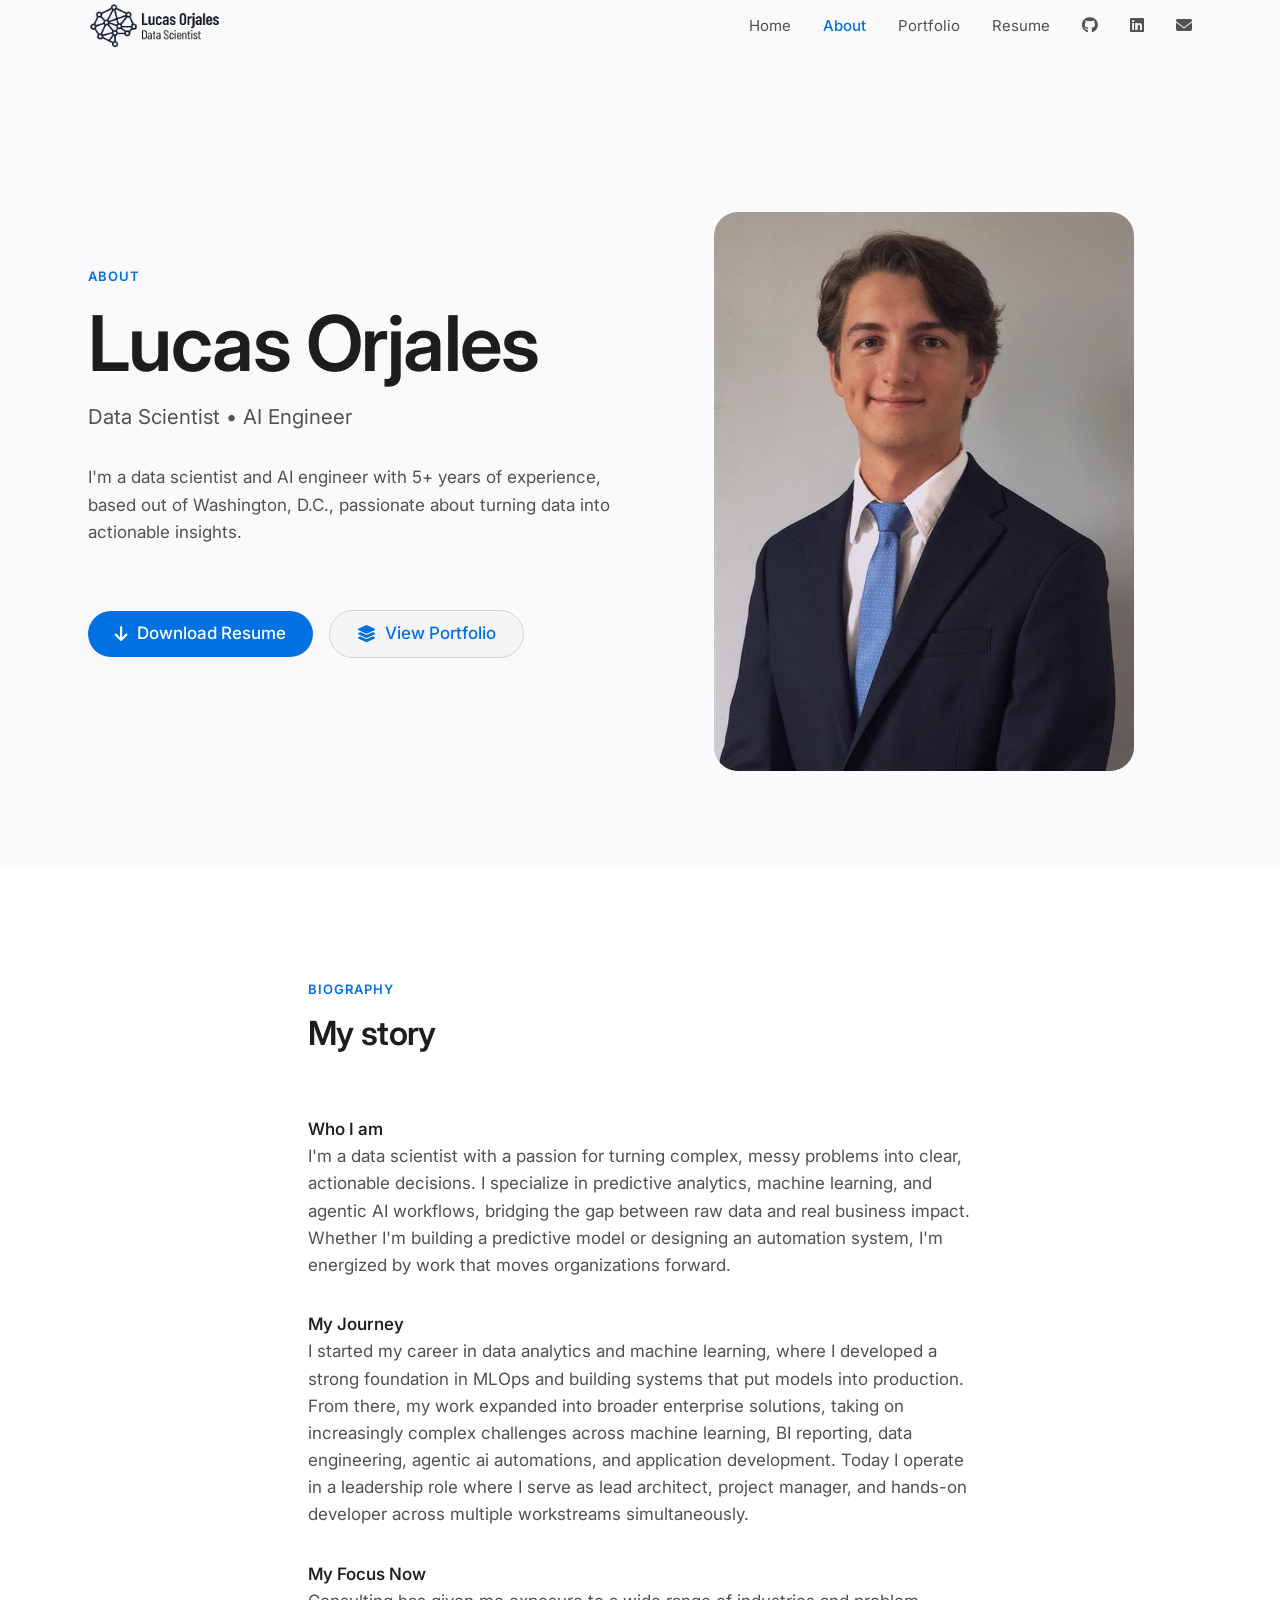
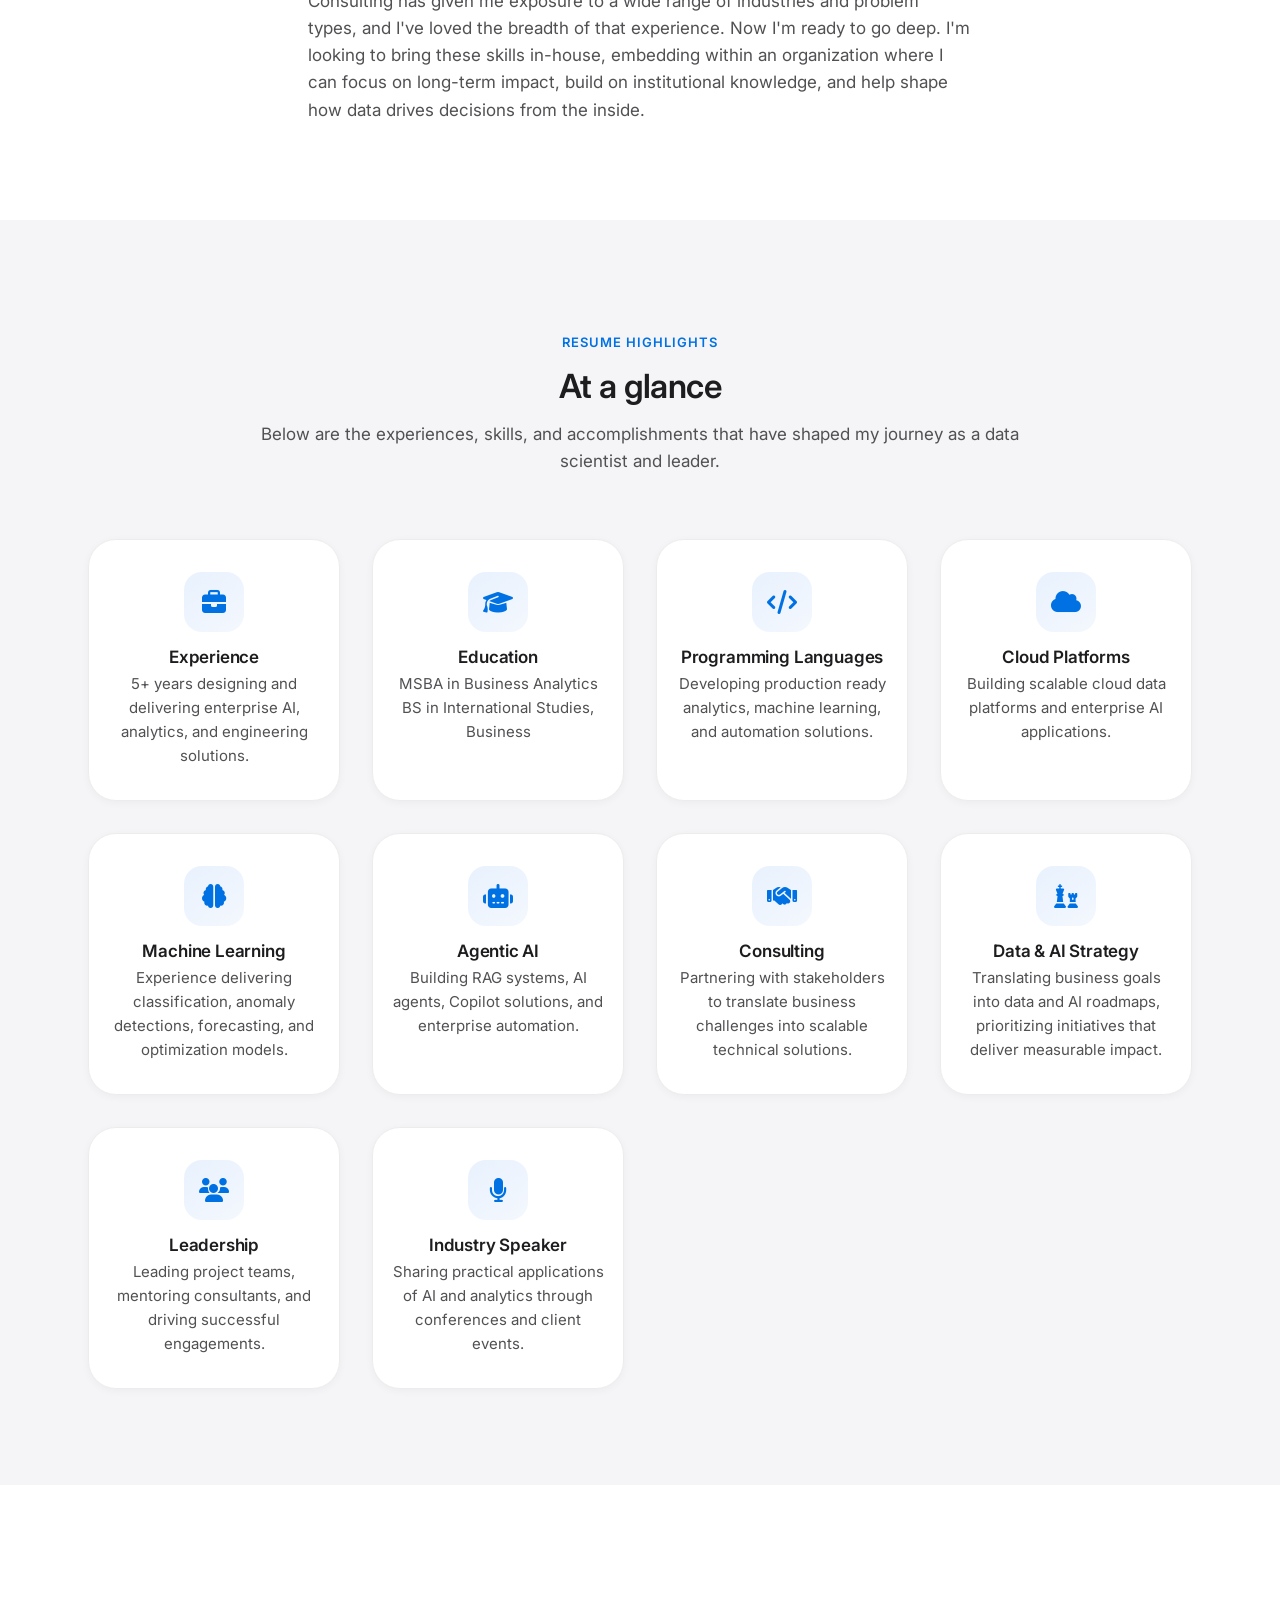
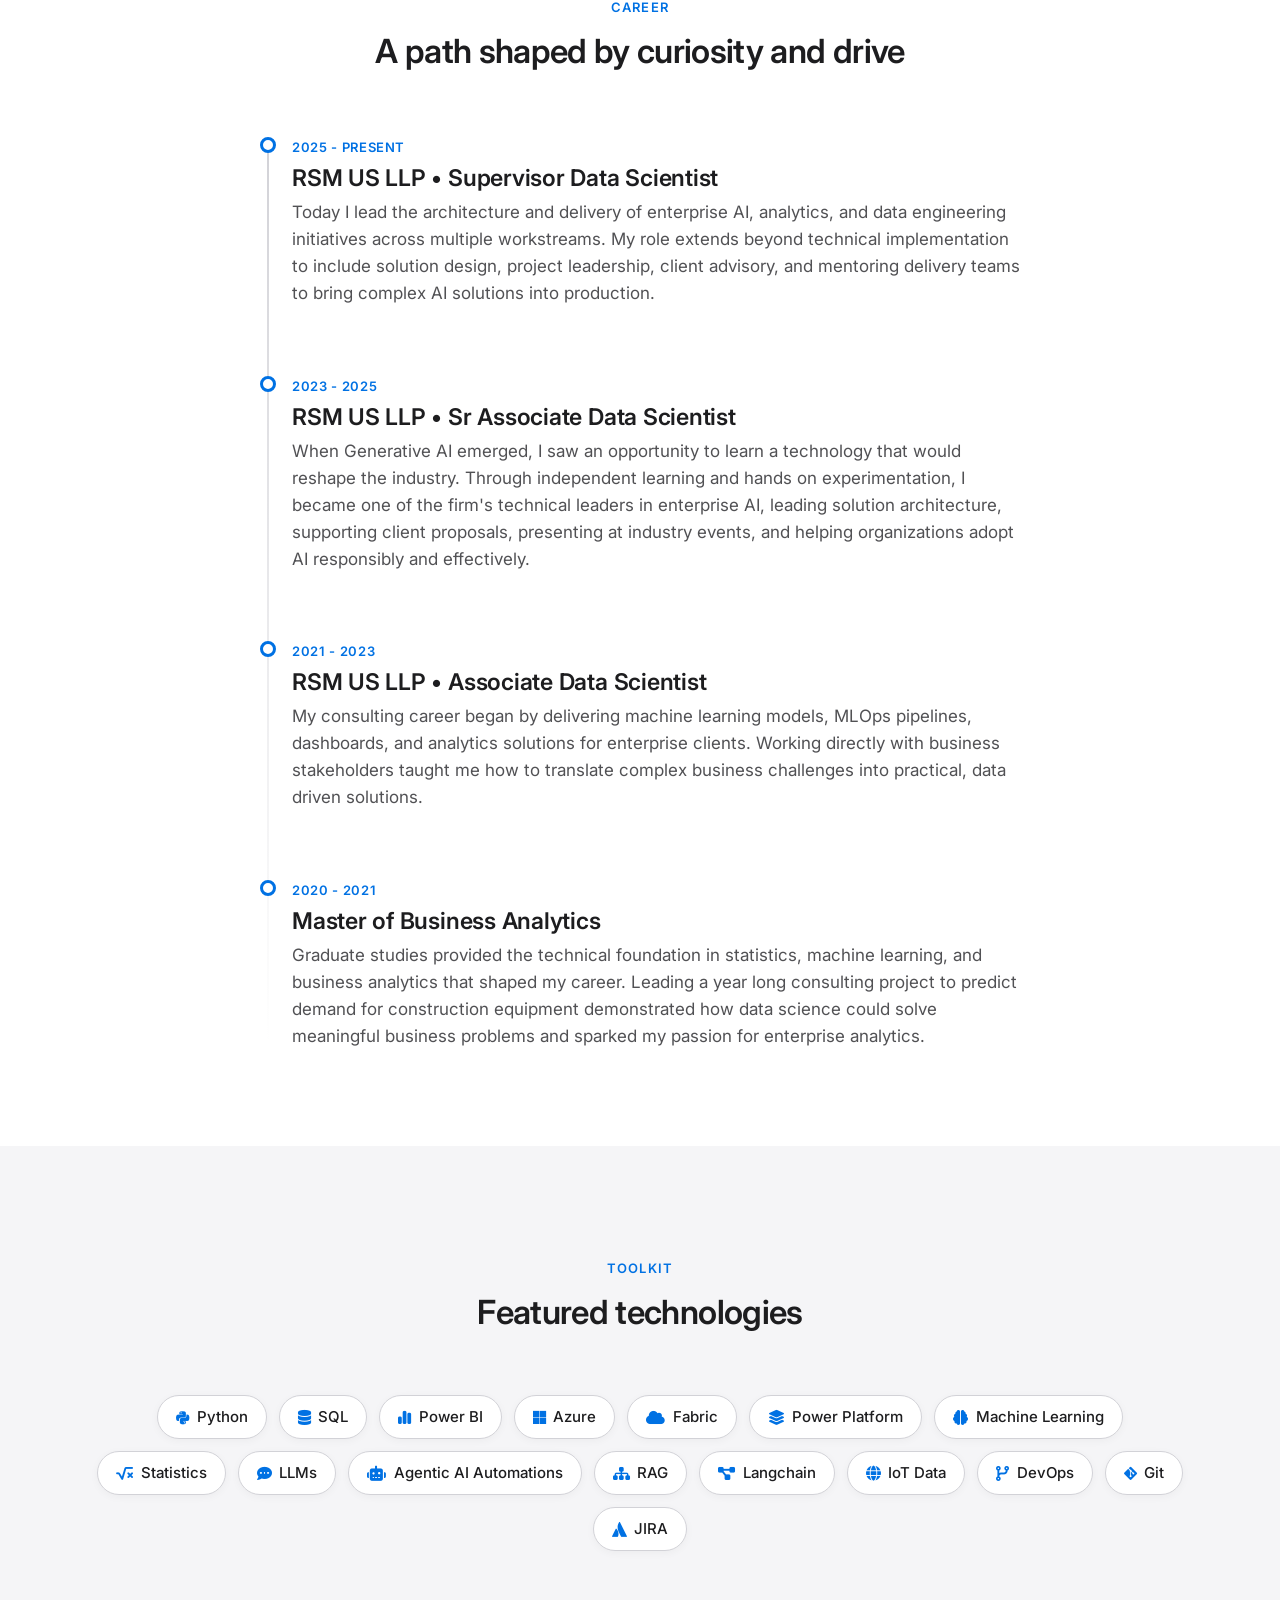
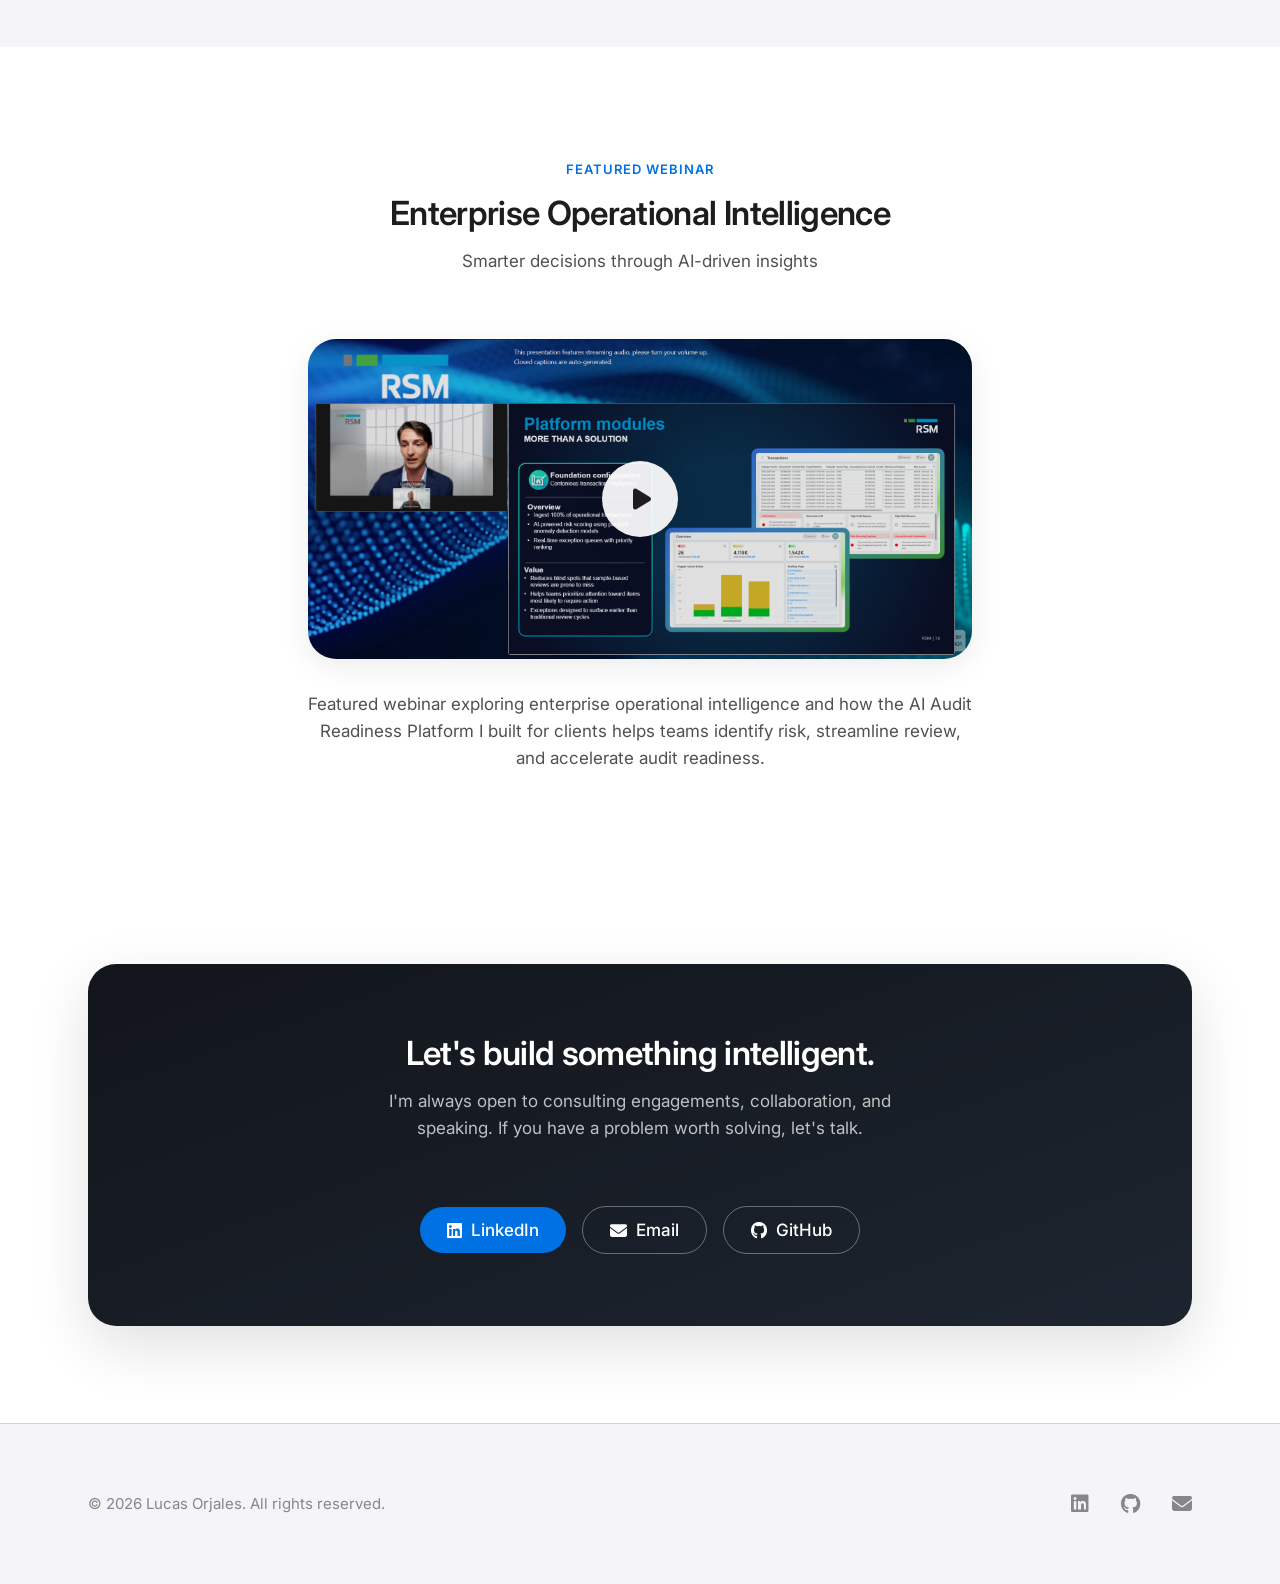
==== commit 9d3b413a: "Add files via upload Major updates across the board. Particularly the case study pages." ====
--- a/about.html
+++ b/about.html
@@ -15,7 +15,7 @@
   <link rel="preconnect" href="https://fonts.gstatic.com" crossorigin />
   <link href="https://fonts.googleapis.com/css2?family=Inter:wght@400;500;600;700&display=swap" rel="stylesheet" />
   <link rel="stylesheet" href="https://cdnjs.cloudflare.com/ajax/libs/font-awesome/6.5.2/css/all.min.css" />
-  <link rel="stylesheet" href="css/styles.css" />
+  <link rel="stylesheet" href="css/styles.css?v=3" />
 </head>
 <body>
 
@@ -311,6 +311,23 @@
       </div>
     </section>
 
+    <!-- =======================================================================
+         CLOSING CTA  (global .closing-cta component — styles in css/styles.css)
+         ======================================================================= -->
+    <section class="section">
+      <div class="container">
+        <div class="closing-cta" data-reveal>
+          <h2>Let's build something intelligent.</h2>
+          <p>I'm always open to consulting engagements, collaboration, and speaking. If you have a problem worth solving, let's talk.</p>
+          <div class="btn-group">
+            <a class="btn btn--primary" href="https://www.linkedin.com/in/lucas-penovi-orjales-335543158/" target="_blank" rel="noopener"><i class="fa-brands fa-linkedin"></i> LinkedIn</a>
+            <a class="btn btn--ghost" href="mailto:lporjales@gmail.com"><i class="fa-solid fa-envelope"></i> Email</a>
+            <a class="btn btn--ghost" href="https://github.com/orjalesl" target="_blank" rel="noopener"><i class="fa-brands fa-github"></i> GitHub</a>
+          </div>
+        </div>
+      </div>
+    </section>
+
   </main>
 
   <!-- FOOTER (keep in sync) -->
--- a/css/styles.css
+++ b/css/styles.css
@@ -380,6 +380,18 @@
 .nav__toggle.is-open span:nth-child(1) { transform: translateY(4px) rotate(45deg); }
 .nav__toggle.is-open span:nth-child(2) { transform: translateY(-4px) rotate(-45deg); }
 
+/* Dedicated Slide Tab Navigation */
+.cs-tabnav {
+  display: flex;
+  gap: .3rem;
+  overflow-x: auto;
+  scrollbar-width: none;
+  border-bottom: 1px solid var(--cs-border);
+  margin-bottom: 1rem;
+}
+.cs-tabnav::-webkit-scrollbar { 
+  display: none; 
+}
 /* --------------------------------------------------------------------------
    7. MOBILE MENU
    -------------------------------------------------------------------------- */
@@ -1117,3 +1129,123 @@
 @media (min-width: 641px) {
   .mobile-menu { display: none; }
 }
+
+/* --------------------------------------------------------------------------
+   21. CAROUSEL — one-at-a-time card navigator
+   Reusable across pages. Wrap slides in .carousel__track and add named
+   tabs + prev/next. Progressive enhancement: with no JS the slides simply
+   stack (flex-wrap), so all content stays visible; main.js adds .is-ready
+   to switch to the horizontal, single-card experience.
+   -------------------------------------------------------------------------- */
+.carousel { position: relative; }
+.carousel__viewport { overflow: hidden; }
+.carousel.is-ready .carousel__viewport { transition: height var(--dur) var(--ease-out); }
+
+.carousel__track {
+  display: flex;
+  flex-wrap: wrap;              /* no-JS fallback: slides stack vertically */
+  align-items: flex-start;
+}
+.carousel.is-ready .carousel__track {
+  flex-wrap: nowrap;
+  transition: transform var(--dur-slow) var(--ease-out);
+}
+.carousel__slide { flex: 0 0 100%; width: 100%; min-width: 100%; }
+/* Breathing room so hover-lift + soft shadows aren't clipped by the viewport */
+.carousel.is-ready .carousel__slide { padding: 12px 8px 30px; }
+
+/* Navigation row (hidden until JS is ready to avoid dead controls) */
+.carousel__nav { display: none; }
+.carousel.is-ready .carousel__nav {
+  display: flex;
+  align-items: center;
+  justify-content: center;
+  gap: var(--space-sm);
+  margin-top: var(--space-md);
+}
+.carousel__arrow {
+  flex: 0 0 auto;
+  width: 48px; height: 48px;
+  display: grid; place-items: center;
+  border-radius: 50%;
+  background: var(--color-white);
+  color: var(--color-charcoal);
+  border: 1px solid var(--color-gray-200);
+  box-shadow: var(--shadow-sm);
+  transition: transform var(--dur-fast) var(--ease), box-shadow var(--dur-fast) var(--ease),
+              color var(--dur-fast) var(--ease), border-color var(--dur-fast) var(--ease);
+}
+.carousel__arrow:hover { transform: translateY(-2px); color: var(--color-accent); border-color: var(--color-accent); box-shadow: var(--shadow-md); }
+.carousel__arrow:active { transform: scale(0.94); }
+
+.carousel__tabs {
+  display: flex;
+  flex-wrap: wrap;
+  justify-content: center;
+  gap: 0.5rem;
+  max-width: 760px;
+}
+.carousel__tab {
+  font-size: var(--fs-small);
+  font-weight: 500;
+  color: var(--color-gray-600);
+  background: var(--color-white);
+  border: 1px solid var(--color-gray-200);
+  border-radius: var(--radius-pill);
+  padding: 0.5em 1.05em;
+  cursor: pointer;
+  transition: color var(--dur-fast) var(--ease), background var(--dur-fast) var(--ease),
+              border-color var(--dur-fast) var(--ease), box-shadow var(--dur-fast) var(--ease);
+}
+.carousel__tab:hover { color: var(--color-charcoal); border-color: var(--color-gray-400); }
+.carousel__tab.is-active { color: #fff; background: var(--color-accent); border-color: var(--color-accent); box-shadow: var(--shadow-sm); }
+
+/* Carousel-scoped card overrides ----------------------------------------- */
+/* Experience card as a full-width slide: Challenge | Solution side by side,
+   Results (last block) spanning the full width beneath them. */
+.carousel .experience-card__csr { grid-template-columns: 1fr 1fr; gap: var(--space-md); }
+.carousel .experience-card__csr .csr-block:last-child { grid-column: 1 / -1; }
+/* Neutralise the alternating image-side layout inside a carousel (only one
+   card shows at a time, so every slide should look identical). */
+.carousel .feature-card:nth-child(even) .feature-card__media { order: 0; }
+.carousel .feature-card:nth-child(even) .feature-card__body { padding: var(--space-lg) var(--space-lg) var(--space-lg) 0; }
+.carousel .showcase-card:nth-child(even) .showcase-card__media { order: 0; }
+
+@media (max-width: 640px) {
+  .carousel .experience-card__csr { grid-template-columns: 1fr; }
+  .carousel__arrow { width: 42px; height: 42px; }
+  .carousel.is-ready .carousel__slide { padding: 8px 2px 24px; }
+}
+
+/* --------------------------------------------------------------------------
+   22. CLOSING CTA — reusable dark, rounded gradient call-to-action card
+   Global component so it never needs re-declaring per page. Usage:
+     <section class="section">
+       <div class="container container--narrow">
+         <div class="closing-cta" data-reveal>
+           <h2>…</h2>
+           <p>…</p>
+           <div class="btn-group">
+             <a class="btn btn--primary" …>…</a>
+             <a class="btn btn--ghost" …>…</a>
+           </div>
+         </div>
+       </div>
+     </section>
+   -------------------------------------------------------------------------- */
+.closing-cta {
+  text-align: center;
+  background: linear-gradient(160deg, #12151b, #1d2530);
+  border-radius: var(--radius-lg);
+  padding: clamp(2.5rem, 6vw, 4.5rem);
+  box-shadow: var(--shadow-lg);
+}
+.closing-cta h2 { color: var(--color-white); margin: 0; }
+.closing-cta p {
+  color: rgba(255, 255, 255, 0.72);
+  max-width: 52ch;
+  margin: var(--space-sm) auto 0;
+  line-height: 1.6;
+}
+.closing-cta .btn-group { justify-content: center; margin-top: var(--space-lg); }
+/* On the dark card, the ghost button reads white (already the global default). */
